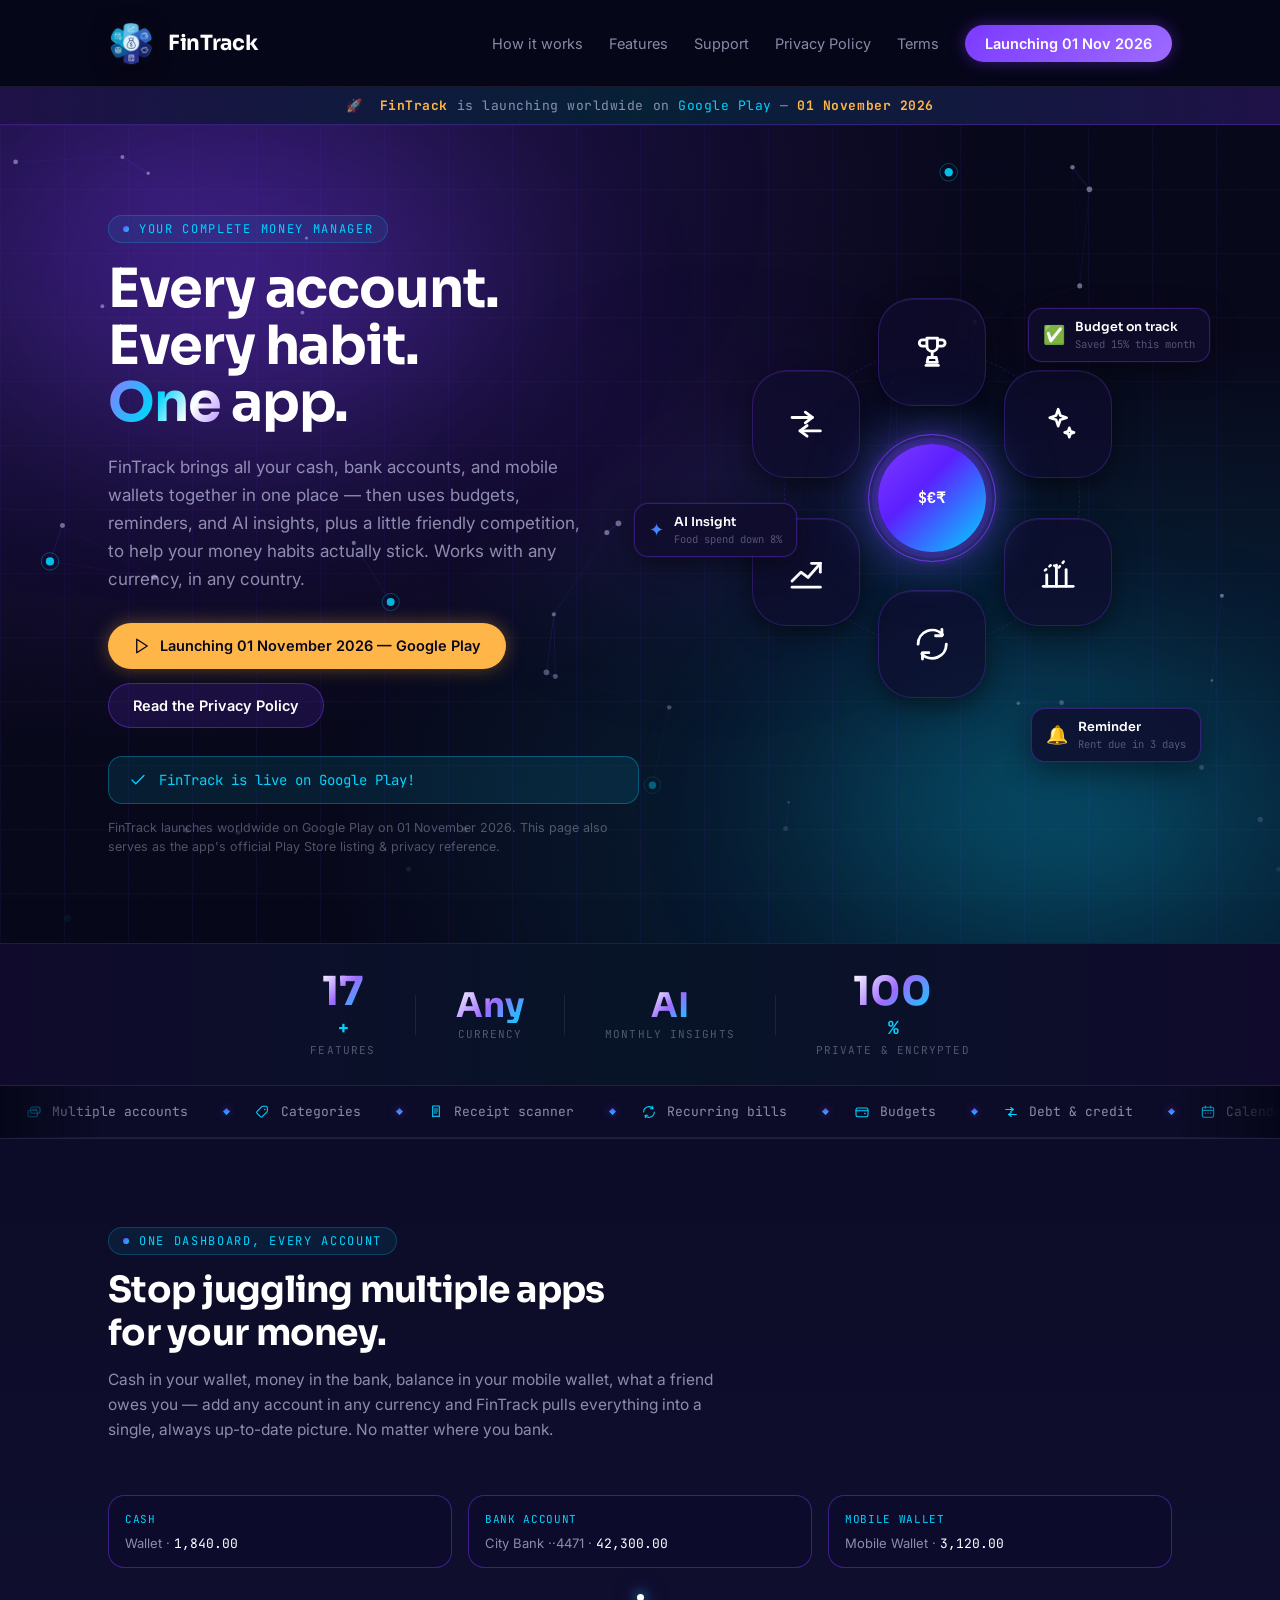
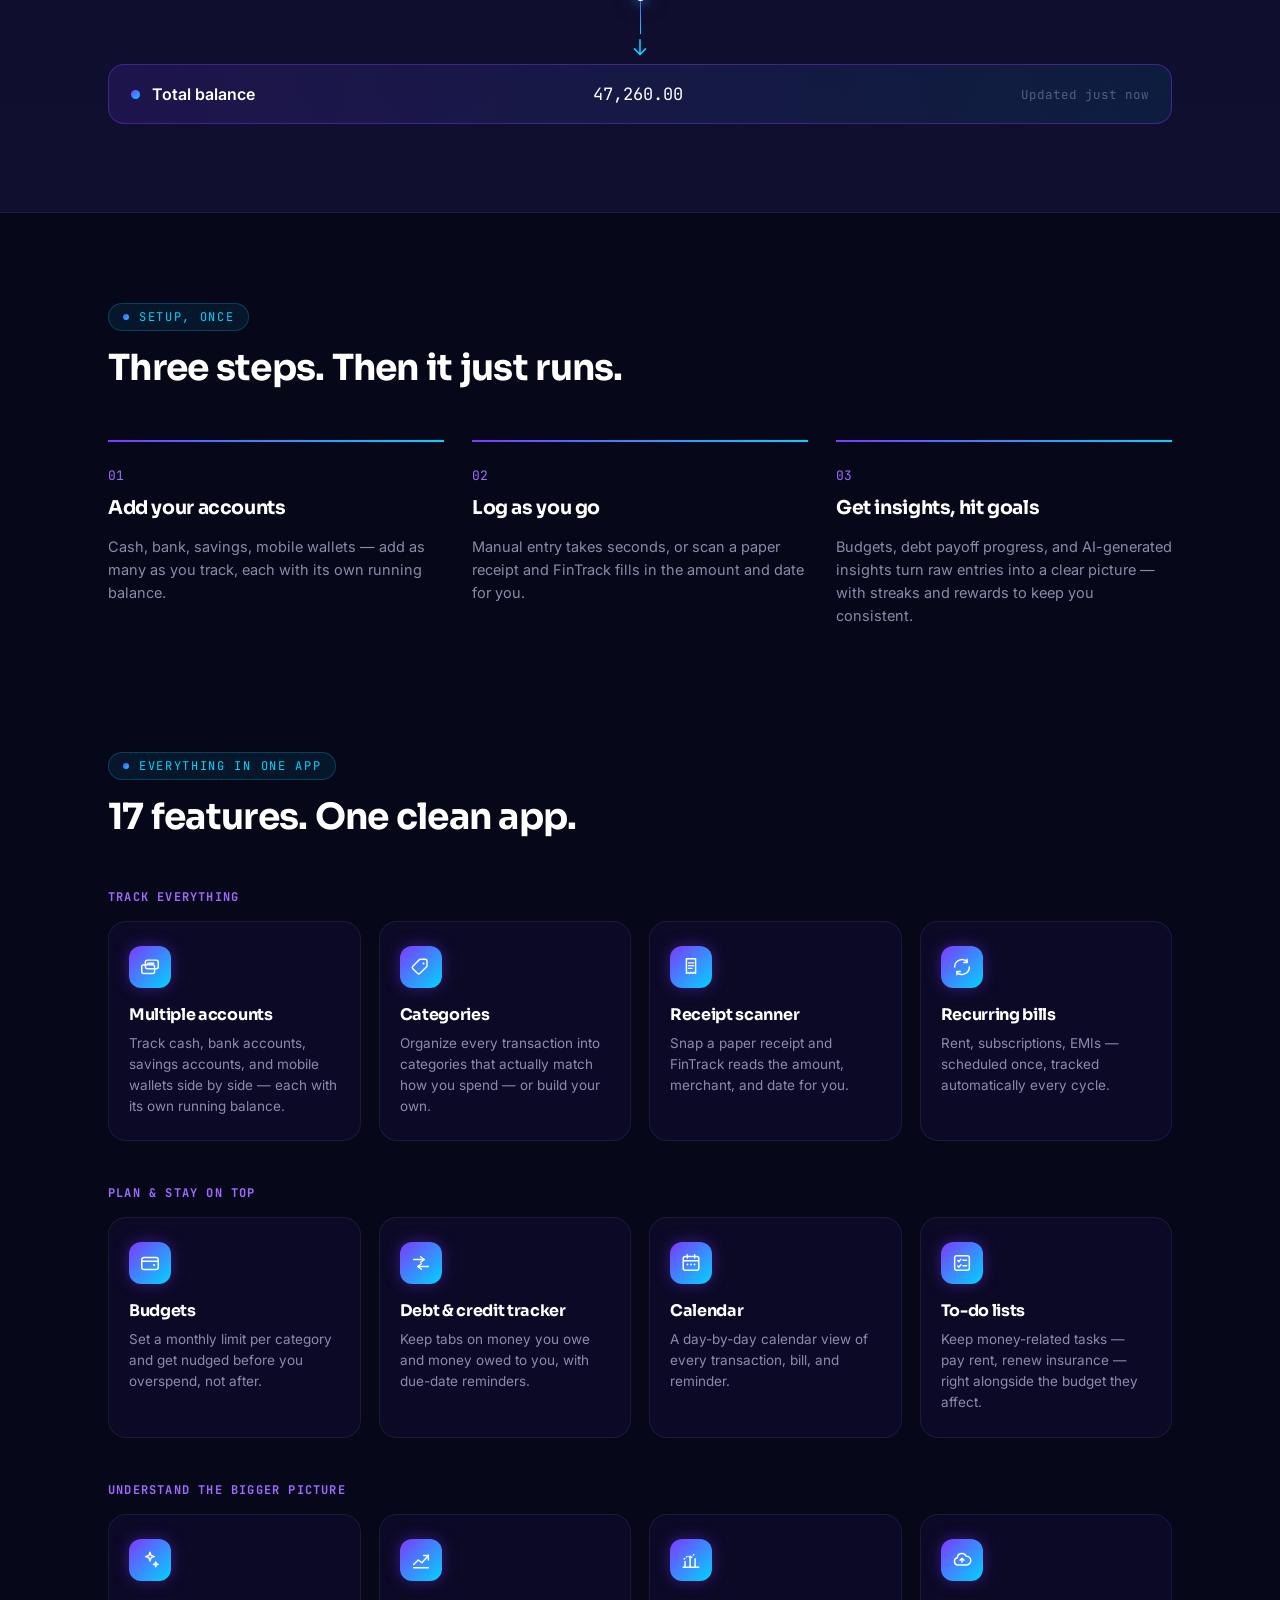
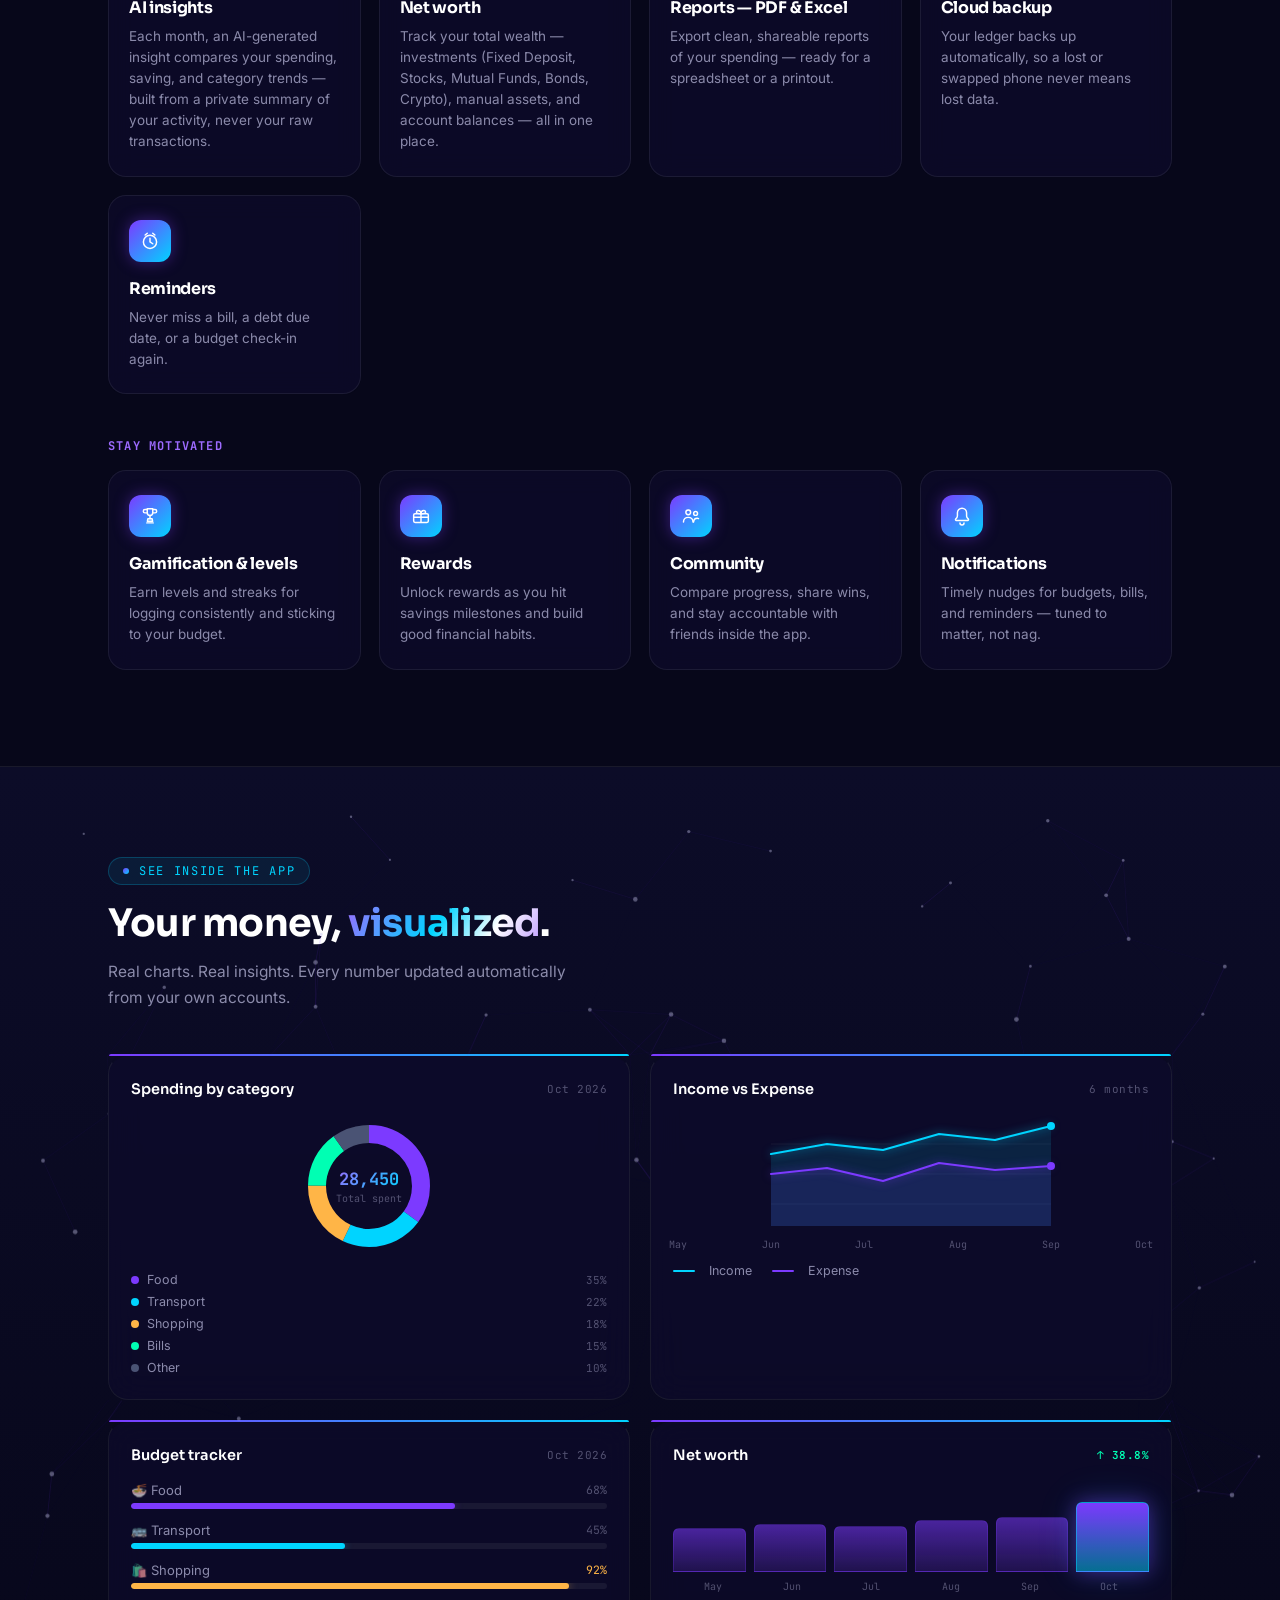
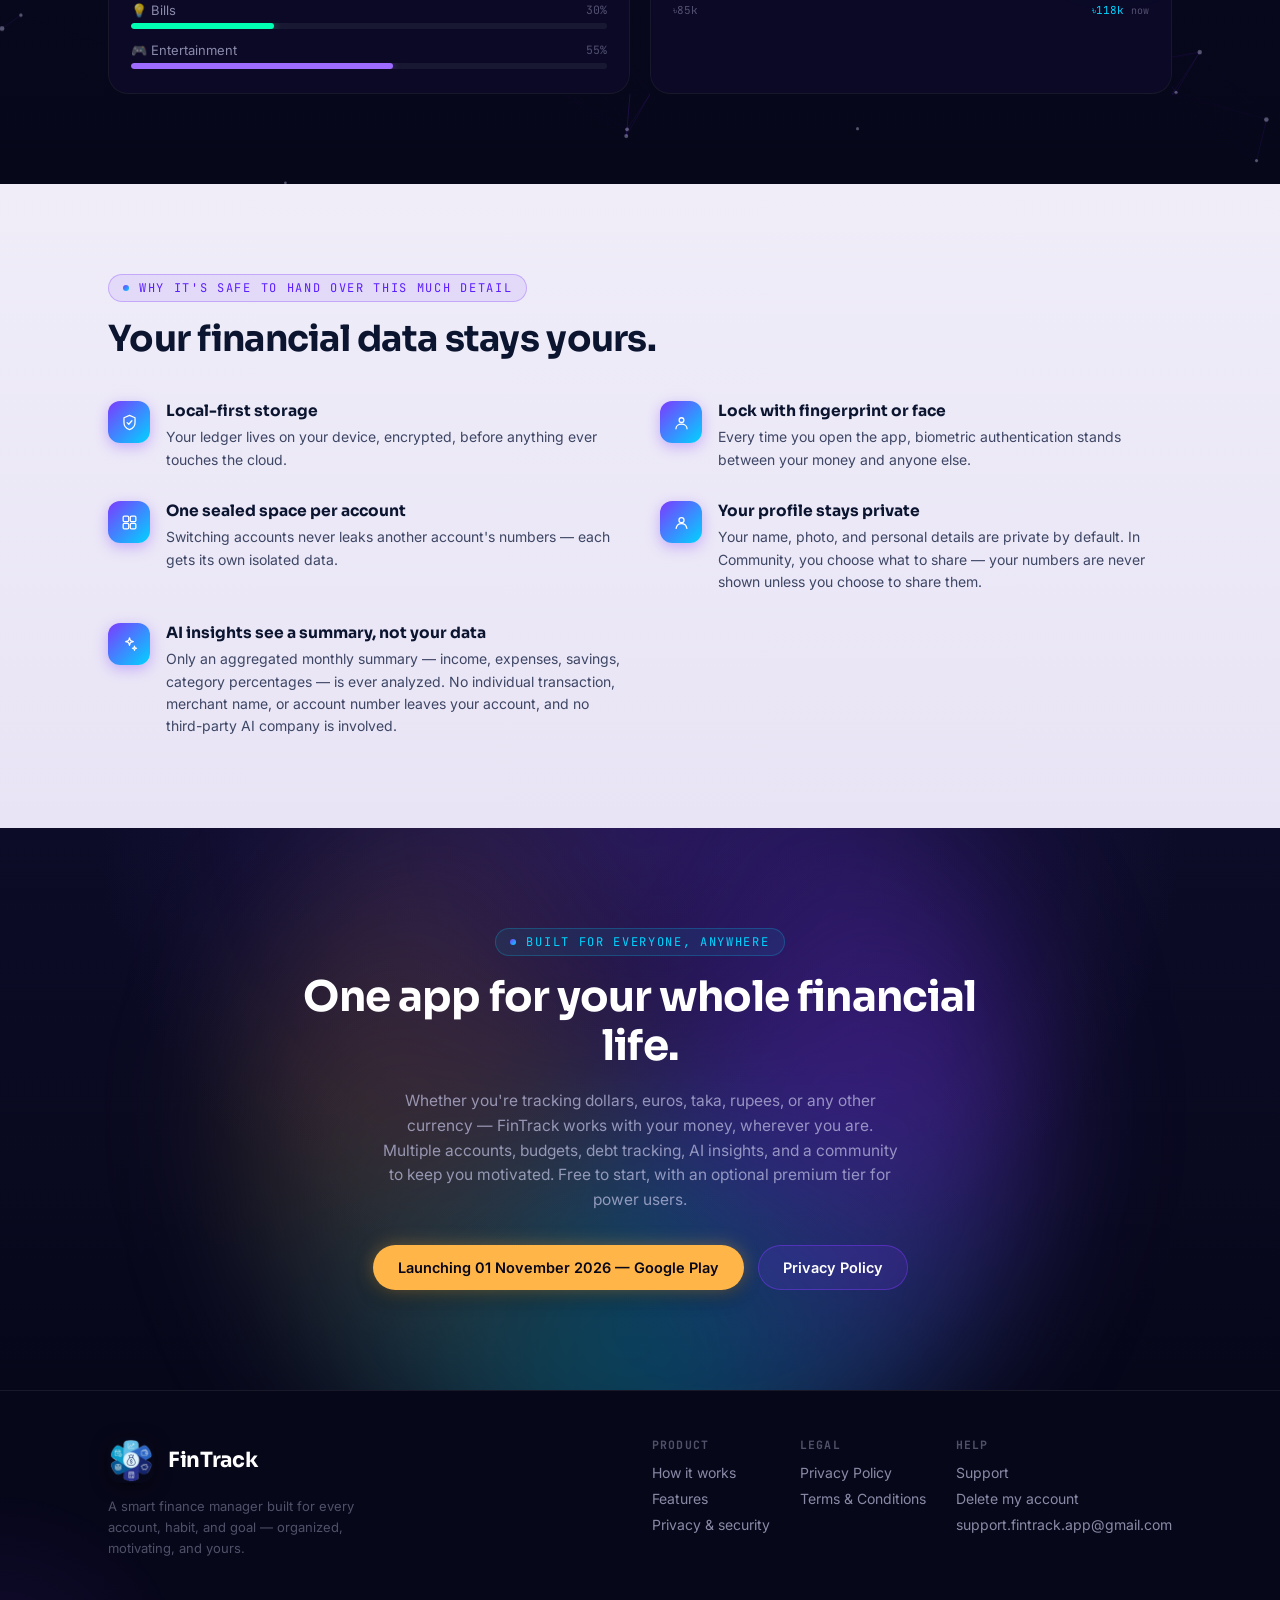
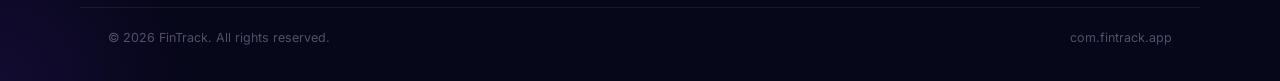
==== index.html @ 03d37490 "feat(web): interactive charts with spider-web canvas" ====
<!DOCTYPE html>
<html lang="en">
<head>
<meta charset="UTF-8">
<meta name="viewport" content="width=device-width, initial-scale=1">
<title>FinTrack — Launching 01 November 2026 on Google Play</title>
<meta name="description" content="FinTrack launches worldwide on Google Play on 01 November 2026. Track multiple accounts, budgets, debt, net worth, and more — with AI insights, gamification, and community. Works with any currency, in any country.">
<meta property="og:title" content="FinTrack — Launching 01 November 2026 on Google Play">
<meta property="og:description" content="17 features in one app — multiple accounts, budgets, AI insights, net worth, reports, and rewards. Launching worldwide 01 November 2026.">
<meta property="og:type" content="website">
<meta property="og:image" content="assets/favicon.png">
<link rel="icon" href="assets/favicon.png" type="image/png">
<link rel="apple-touch-icon" href="assets/favicon.png">
<link rel="preconnect" href="https://fonts.googleapis.com">
<link rel="preconnect" href="https://fonts.gstatic.com" crossorigin>
<link href="https://fonts.googleapis.com/css2?family=Sora:wght@400;600;700&family=Inter:wght@400;500;600&family=JetBrains+Mono:wght@400;500;700&display=swap" rel="stylesheet">
<link rel="stylesheet" href="css/style.css">
<link rel="stylesheet" href="css/web3.css">
</head>
<body>
<a class="skip-link" href="#main">Skip to content</a>

<!-- Icon sprite (defined once, used via <use>) -->
<svg width="0" height="0" style="position:absolute" aria-hidden="true">
  <defs>
    <symbol id="ic-accounts" viewBox="0 0 24 24">
      <rect x="3" y="9.5" width="14" height="9.5" rx="2.2" fill="none" stroke="currentColor" stroke-width="1.6" stroke-linejoin="round"/>
      <rect x="7" y="4.5" width="14" height="9.5" rx="2.2" fill="none" stroke="currentColor" stroke-width="1.6" stroke-linejoin="round"/>
      <line x1="9.6" y1="8" x2="16" y2="8" stroke="currentColor" stroke-width="1.6" stroke-linecap="round"/>
    </symbol>
    <symbol id="ic-category" viewBox="0 0 24 24">
      <path d="M11.5 3.5h5A2 2 0 0 1 18.5 5.5v5a2 2 0 0 1-.6 1.4l-7 7a2 2 0 0 1-2.8 0l-5-5a2 2 0 0 1 0-2.8l7-7a2 2 0 0 1 1.4-.6z" fill="none" stroke="currentColor" stroke-width="1.6" stroke-linecap="round" stroke-linejoin="round"/>
      <circle cx="14.7" cy="8.3" r="1.1" fill="currentColor" stroke="none"/>
    </symbol>
    <symbol id="ic-calendar" viewBox="0 0 24 24">
      <rect x="3.5" y="5" width="17" height="15" rx="2.2" fill="none" stroke="currentColor" stroke-width="1.6" stroke-linejoin="round"/>
      <line x1="3.5" y1="9.5" x2="20.5" y2="9.5" stroke="currentColor" stroke-width="1.6"/>
      <line x1="8" y1="3" x2="8" y2="6.5" stroke="currentColor" stroke-width="1.6" stroke-linecap="round"/>
      <line x1="16" y1="3" x2="16" y2="6.5" stroke="currentColor" stroke-width="1.6" stroke-linecap="round"/>
      <circle cx="8.2" cy="13.6" r="1" fill="currentColor" stroke="none"/>
      <circle cx="12" cy="13.6" r="1" fill="currentColor" stroke="none"/>
      <circle cx="15.8" cy="13.6" r="1" fill="currentColor" stroke="none"/>
    </symbol>
    <symbol id="ic-todo" viewBox="0 0 24 24">
      <rect x="4" y="4" width="16" height="16" rx="2.2" fill="none" stroke="currentColor" stroke-width="1.6" stroke-linejoin="round"/>
      <path d="M7.3 9.2l1.3 1.3 2.2-2.6" fill="none" stroke="currentColor" stroke-width="1.6" stroke-linecap="round" stroke-linejoin="round"/>
      <line x1="13" y1="9" x2="17" y2="9" stroke="currentColor" stroke-width="1.6" stroke-linecap="round"/>
      <path d="M7.3 15.2l1.3 1.3 2.2-2.6" fill="none" stroke="currentColor" stroke-width="1.6" stroke-linecap="round" stroke-linejoin="round"/>
      <line x1="13" y1="15" x2="17" y2="15" stroke="currentColor" stroke-width="1.6" stroke-linecap="round"/>
    </symbol>
    <symbol id="ic-ai" viewBox="0 0 24 24">
      <path d="M12 3.5l1.2 3.6 3.6 1.2-3.6 1.2-1.2 3.6-1.2-3.6-3.6-1.2 3.6-1.2z" fill="none" stroke="currentColor" stroke-width="1.5" stroke-linecap="round" stroke-linejoin="round"/>
      <path d="M18.3 14l.7 2 2 .7-2 .7-.7 2-.7-2-2-.7 2-.7z" fill="none" stroke="currentColor" stroke-width="1.4" stroke-linecap="round" stroke-linejoin="round"/>
    </symbol>
    <symbol id="ic-cloud" viewBox="0 0 24 24">
      <path d="M7.5 17.5a4 4 0 0 1-.6-7.9 5 5 0 0 1 9.6-1.7A4.3 4.3 0 0 1 17 17.5z" fill="none" stroke="currentColor" stroke-width="1.6" stroke-linecap="round" stroke-linejoin="round"/>
      <path d="M12 14.5v-4" fill="none" stroke="currentColor" stroke-width="1.6" stroke-linecap="round"/>
      <path d="M9.8 12.3 12 10l2.2 2.3" fill="none" stroke="currentColor" stroke-width="1.6" stroke-linecap="round" stroke-linejoin="round"/>
    </symbol>
    <symbol id="ic-reminder" viewBox="0 0 24 24">
      <circle cx="12" cy="13" r="7.2" fill="none" stroke="currentColor" stroke-width="1.6"/>
      <path d="M12 9v4l3 2" fill="none" stroke="currentColor" stroke-width="1.6" stroke-linecap="round" stroke-linejoin="round"/>
      <path d="M9 3.5l-2.3 2" fill="none" stroke="currentColor" stroke-width="1.6" stroke-linecap="round"/>
      <path d="M15 3.5l2.3 2" fill="none" stroke="currentColor" stroke-width="1.6" stroke-linecap="round"/>
    </symbol>
    <symbol id="ic-gamification" viewBox="0 0 24 24">
      <path d="M9 4h6v4.5a3 3 0 0 1-6 0z" fill="none" stroke="currentColor" stroke-width="1.6" stroke-linejoin="round"/>
      <path d="M9 5H6.5a1.8 1.8 0 0 0 0 3.6H9" fill="none" stroke="currentColor" stroke-width="1.6" stroke-linecap="round"/>
      <path d="M15 5h2.5a1.8 1.8 0 0 1 0 3.6H15" fill="none" stroke="currentColor" stroke-width="1.6" stroke-linecap="round"/>
      <line x1="12" y1="11.5" x2="12" y2="15" stroke="currentColor" stroke-width="1.6" stroke-linecap="round"/>
      <path d="M8.5 19.5h7" stroke="currentColor" stroke-width="1.6" stroke-linecap="round"/>
      <path d="M9.7 15h4.6l.6 2.8H9.1z" fill="none" stroke="currentColor" stroke-width="1.6" stroke-linejoin="round"/>
    </symbol>
    <symbol id="ic-reward" viewBox="0 0 24 24">
      <rect x="4" y="9.5" width="16" height="9.5" rx="1.5" fill="none" stroke="currentColor" stroke-width="1.6" stroke-linejoin="round"/>
      <line x1="4" y1="13.3" x2="20" y2="13.3" stroke="currentColor" stroke-width="1.6"/>
      <line x1="12" y1="9.5" x2="12" y2="19" stroke="currentColor" stroke-width="1.6"/>
      <path d="M12 9.5c0-2.2-1.6-3.5-3-3.5-1.2 0-2 .8-2 2 0 1.5 1.8 1.5 5 1.5z" fill="none" stroke="currentColor" stroke-width="1.5" stroke-linejoin="round"/>
      <path d="M12 9.5c0-2.2 1.6-3.5 3-3.5 1.2 0 2 .8 2 2 0 1.5-1.8 1.5-5 1.5z" fill="none" stroke="currentColor" stroke-width="1.5" stroke-linejoin="round"/>
    </symbol>
    <symbol id="ic-community" viewBox="0 0 24 24">
      <circle cx="9" cy="8" r="2.6" fill="none" stroke="currentColor" stroke-width="1.6"/>
      <path d="M3.8 18.5c0-3 2.3-5 5.2-5s5.2 2 5.2 5" fill="none" stroke="currentColor" stroke-width="1.6" stroke-linecap="round"/>
      <circle cx="17" cy="9.2" r="2.1" fill="none" stroke="currentColor" stroke-width="1.6"/>
      <path d="M14.8 18.5c.2-2.3 1.8-4 4-4 .5 0 1 .1 1.4.3" fill="none" stroke="currentColor" stroke-width="1.6" stroke-linecap="round"/>
    </symbol>
    <symbol id="ic-notification" viewBox="0 0 24 24">
      <path d="M12 3.5a5 5 0 0 0-5 5v3.2c0 .9-.3 1.7-.9 2.4l-1 1.2c-.5.6-.1 1.5.7 1.5h12.4c.8 0 1.2-.9.7-1.5l-1-1.2c-.6-.7-.9-1.5-.9-2.4V8.5a5 5 0 0 0-5-5z" fill="none" stroke="currentColor" stroke-width="1.6" stroke-linejoin="round"/>
      <path d="M9.8 19.5a2.2 2.2 0 0 0 4.4 0" fill="none" stroke="currentColor" stroke-width="1.6" stroke-linecap="round"/>
    </symbol>
    <symbol id="ic-profile" viewBox="0 0 24 24">
      <circle cx="12" cy="9" r="3.2" fill="none" stroke="currentColor" stroke-width="1.6"/>
      <path d="M5.2 19.5c.7-3.6 3.4-6 6.8-6s6.1 2.4 6.8 6" fill="none" stroke="currentColor" stroke-width="1.6" stroke-linecap="round"/>
    </symbol>
    <symbol id="ic-receipt" viewBox="0 0 24 24">
      <path d="M7 3h10v16l-1.7-1.1L13.6 19l-1.6-1.1L10.4 19l-1.7-1.1L7 19z" fill="none" stroke="currentColor" stroke-width="1.6" stroke-linecap="round" stroke-linejoin="round"/>
      <line x1="9.3" y1="7.5" x2="14.7" y2="7.5" stroke="currentColor" stroke-width="1.6" stroke-linecap="round"/>
      <line x1="9.3" y1="10.5" x2="14.7" y2="10.5" stroke="currentColor" stroke-width="1.6" stroke-linecap="round"/>
      <line x1="9.3" y1="13.5" x2="13" y2="13.5" stroke="currentColor" stroke-width="1.6" stroke-linecap="round"/>
    </symbol>
    <symbol id="ic-wallet" viewBox="0 0 24 24">
      <rect x="3" y="6" width="18" height="13" rx="2.5" fill="none" stroke="currentColor" stroke-width="1.6" stroke-linecap="round" stroke-linejoin="round"/>
      <path d="M3 10.2h18" fill="none" stroke="currentColor" stroke-width="1.6" stroke-linecap="round"/>
      <circle cx="16.4" cy="14.3" r="1.25" fill="currentColor" stroke="none"/>
    </symbol>
    <symbol id="ic-exchange" viewBox="0 0 24 24">
      <path d="M4 8.2h11.5" fill="none" stroke="currentColor" stroke-width="1.6" stroke-linecap="round"/>
      <path d="M11.5 5.2l4 3-4 3" fill="none" stroke="currentColor" stroke-width="1.6" stroke-linecap="round" stroke-linejoin="round"/>
      <path d="M20 15.8H8.5" fill="none" stroke="currentColor" stroke-width="1.6" stroke-linecap="round"/>
      <path d="M12.5 18.8l-4-3 4-3" fill="none" stroke="currentColor" stroke-width="1.6" stroke-linecap="round" stroke-linejoin="round"/>
    </symbol>
    <symbol id="ic-recur" viewBox="0 0 24 24">
      <path d="M4 12a8 8 0 0 1 13.9-5.4" fill="none" stroke="currentColor" stroke-width="1.6" stroke-linecap="round"/>
      <path d="M20 12a8 8 0 0 1-13.9 5.4" fill="none" stroke="currentColor" stroke-width="1.6" stroke-linecap="round"/>
      <path d="M17.5 3.6v3.6h-3.6" fill="none" stroke="currentColor" stroke-width="1.6" stroke-linecap="round" stroke-linejoin="round"/>
      <path d="M6.5 20.4v-3.6h3.6" fill="none" stroke="currentColor" stroke-width="1.6" stroke-linecap="round" stroke-linejoin="round"/>
    </symbol>
    <symbol id="ic-report" viewBox="0 0 24 24">
      <path d="M3.5 20h17" fill="none" stroke="currentColor" stroke-width="1.6" stroke-linecap="round"/>
      <path d="M5.5 20v-6.5" fill="none" stroke="currentColor" stroke-width="1.6" stroke-linecap="round"/>
      <path d="M11 20V8" fill="none" stroke="currentColor" stroke-width="1.6" stroke-linecap="round"/>
      <path d="M16.5 20v-9.5" fill="none" stroke="currentColor" stroke-width="1.6" stroke-linecap="round"/>
      <path d="M4.5 11l4-3.6 3.5 2.4 4.3-5.3" fill="none" stroke="currentColor" stroke-width="1.4" stroke-linecap="round" stroke-linejoin="round" stroke-dasharray="1 2.4"/>
    </symbol>
    <symbol id="ic-networth" viewBox="0 0 24 24">
      <polyline points="4 17 9 12 13 15 20 7" fill="none" stroke="currentColor" stroke-width="1.6" stroke-linecap="round" stroke-linejoin="round"/>
      <line x1="20" y1="7" x2="20" y2="12" stroke="currentColor" stroke-width="1.6" stroke-linecap="round"/>
      <line x1="15" y1="7" x2="20" y2="7" stroke="currentColor" stroke-width="1.6" stroke-linecap="round"/>
      <line x1="4" y1="20.5" x2="20" y2="20.5" stroke="currentColor" stroke-width="1.6" stroke-linecap="round"/>
    </symbol>
    <symbol id="ic-shield" viewBox="0 0 24 24">
      <path d="M12 3l7 3v6c0 4.5-3 7.5-7 9-4-1.5-7-4.5-7-9V6z" fill="none" stroke="currentColor" stroke-width="1.6" stroke-linecap="round" stroke-linejoin="round"/>
      <path d="M9 12.2l2.1 2 3.9-4.4" fill="none" stroke="currentColor" stroke-width="1.6" stroke-linecap="round" stroke-linejoin="round"/>
    </symbol>
  </defs>
</svg>

<div class="scroll-progress" id="scrollProgress"></div>
<div class="nav-sticky">
<header class="nav">
  <div class="wrap">
    <a class="brand" href="#main">
      <img src="assets/favicon.png" alt="" width="32" height="32">
      FinTrack
    </a>
    <div class="nav-right">
    <nav class="nav-links" id="navLinks">
      <a href="#how">How it works</a>
      <a href="#features">Features</a>
      <a href="support.html">Support</a>
      <a href="privacy.html">Privacy Policy</a>
      <a href="terms.html">Terms</a>
      <a class="nav-cta" href="#download">Launching <span class="js-launch-short">01 Nov 2026</span></a>
    </nav>
    <button class="nav-toggle" id="navToggle" aria-controls="navLinks" aria-expanded="false" aria-label="Toggle menu">
      <svg width="24" height="24" viewBox="0 0 24 24" fill="none" stroke="currentColor" stroke-width="1.8" stroke-linecap="round"><path d="M4 7h16M4 12h16M4 17h16"/></svg>
    </button>
    </div><!-- /nav-right -->
  </div>
</header>

<div class="launch-band" role="banner">
  🚀 &nbsp;<strong>FinTrack</strong> is launching worldwide on <span>Google Play</span> — <strong class="js-launch-full">01 November 2026</strong>
</div>
</div><!-- /nav-sticky -->

<main id="main">

  <!-- HERO -->
  <section class="hero">
    <div class="aurora a1" aria-hidden="true"></div>
    <div class="aurora a2" aria-hidden="true"></div>
    <div class="aurora a3" aria-hidden="true"></div>
    <canvas class="hero-net" id="heroNet" aria-hidden="true"></canvas>
    <div class="wrap">
      <div>
        <span class="eyebrow">Your complete money manager</span>
        <h1>Every account.<br>Every habit.<br><em>One</em> app.</h1>
        <p class="lede">FinTrack brings all your cash, bank accounts, and mobile wallets together in one place — then uses budgets, reminders, and AI insights, plus a little friendly competition, to help your money habits actually stick. Works with any currency, in any country.</p>
        <div class="cta-row" id="download">
          <a class="btn btn-gold" href="#download" onclick="event.preventDefault()" style="white-space:nowrap">
            <svg width="18" height="18" viewBox="0 0 24 24" fill="none" stroke="currentColor" stroke-width="1.8" stroke-linecap="round" stroke-linejoin="round"><polygon points="5 3 19 12 5 21 5 3"/></svg>
            <span class="hide-mobile"><span class="hide-mobile">Launching <span class="js-launch-full">01 November 2026</span> — Google Play</span><span class="show-mobile">Launching <span class="js-launch-short">01 Nov 2026</span></span></span><span class="show-mobile">Launching <span class="js-launch-short">01 Nov 2026</span></span>
          </a>
          <a class="btn btn-ghost" href="privacy.html">Read the Privacy Policy</a>
        </div>

        <!-- Countdown to 01 November 2026 00:00:00 UTC -->
        <div class="countdown" id="countdown" aria-label="Time remaining until launch" role="timer">
          <div class="cd-block">
            <span class="cd-num" id="cd-days">16</span>
            <span class="cd-label">Days</span>
          </div>
          <span class="cd-sep" aria-hidden="true">:</span>
          <div class="cd-block">
            <span class="cd-num" id="cd-hours">00</span>
            <span class="cd-label">Hours</span>
          </div>
          <span class="cd-sep" aria-hidden="true">:</span>
          <div class="cd-block">
            <span class="cd-num" id="cd-mins">00</span>
            <span class="cd-label">Minutes</span>
          </div>
          <span class="cd-sep" aria-hidden="true">:</span>
          <div class="cd-block">
            <span class="cd-num" id="cd-secs">00</span>
            <span class="cd-label">Seconds</span>
          </div>
        </div>
        <div class="cd-launched" id="cd-launched">
          <svg viewBox="0 0 24 24" fill="none" stroke="currentColor" stroke-width="1.7" stroke-linecap="round" stroke-linejoin="round"><polyline points="20 6 9 17 4 12"/></svg>
          FinTrack is live on Google Play!
        </div>

        <p class="pill-note">FinTrack launches worldwide on Google Play on <span class="js-launch-full">01 November 2026</span>. This page also serves as the app's official Play Store listing &amp; privacy reference.</p>
      </div>

      <div class="hero-visual">
      <div class="float-cards" aria-hidden="true">
        <div class="float-card fc-1">
          <span class="fc-ico">✅</span>
          <div class="fc-body"><div class="fc-name">Budget on track</div><div class="fc-sub">Saved 15% this month</div></div>
        </div>
        <div class="float-card fc-2">
          <span class="fc-ico" style="background:linear-gradient(135deg,#7C3AFF,#00D4FF);-webkit-background-clip:text;background-clip:text;color:transparent;font-style:normal">✦</span>
          <div class="fc-body"><div class="fc-name">AI Insight</div><div class="fc-sub">Food spend down 8%</div></div>
        </div>
        <div class="float-card fc-3">
          <span class="fc-ico">🔔</span>
          <div class="fc-body"><div class="fc-name">Reminder</div><div class="fc-sub">Rent due in 3 days</div></div>
        </div>
      </div>
      <div class="bloom-wrap">
        <div class="bloom-stage" id="bloomStage" role="img" aria-label="Six core FinTrack features: AI Insights, Reports, Gamification, Community, Budgets, and Accounts.">
          <div class="bloom-orbit" aria-hidden="true"></div>
          <div class="bloom-hub" aria-hidden="true">$€₹</div>
          <div class="petal p1" tabindex="0" role="button"
               data-label="AI Insights"
               data-desc="Monthly AI analysis of your spending, savings &amp; category trends — private, built on your own data.">
            <svg><use href="#ic-ai"/></svg>
          </div>
          <div class="petal p2" tabindex="0" role="button"
               data-label="Reports"
               data-desc="Export clean PDF or Excel reports of your spending anytime you need them.">
            <svg><use href="#ic-report"/></svg>
          </div>
          <div class="petal p3" tabindex="0" role="button"
               data-label="Gamification"
               data-desc="Earn levels and streaks for logging consistently and sticking to your budget.">
            <svg><use href="#ic-gamification"/></svg>
          </div>
          <div class="petal p4" tabindex="0" role="button"
               data-label="Community"
               data-desc="Compare progress, share wins, and stay accountable with friends inside the app.">
            <svg><use href="#ic-community"/></svg>
          </div>
          <div class="petal p5" tabindex="0" role="button"
               data-label="Budgets"
               data-desc="Set a monthly limit per category and get nudged before you overspend, not after.">
            <svg><use href="#ic-wallet"/></svg>
          </div>
          <div class="petal p6" tabindex="0" role="button"
               data-label="Accounts"
               data-desc="Track cash, bank accounts, and mobile wallets side by side — any currency, anywhere.">
            <svg><use href="#ic-accounts"/></svg>
          </div>
        </div>

        <div class="bloom-info" aria-live="polite">
          <div class="bloom-info-inner" id="bloomInfo">
            <span class="bloom-info-name" id="bloomInfoName"></span>
            <span class="bloom-info-desc" id="bloomInfoDesc"></span>
          </div>
        </div>
      </div>
      </div><!-- /hero-visual -->
    </div>
  </section>

  <!-- STATS STRIP -->
  <div class="stats-strip">
    <div class="wrap">
      <div class="stats-row">
        <div class="stat-item"><span class="stat-num" data-target="17">0</span><span class="stat-suf">+</span><span class="stat-label">Features</span></div>
        <div class="stat-sep"></div>
        <div class="stat-item"><span class="stat-num stat-text">Any</span><span class="stat-label">Currency</span></div>
        <div class="stat-sep"></div>
        <div class="stat-item"><span class="stat-num stat-text">AI</span><span class="stat-label">Monthly insights</span></div>
        <div class="stat-sep"></div>
        <div class="stat-item"><span class="stat-num" data-target="100">0</span><span class="stat-suf">%</span><span class="stat-label">Private &amp; encrypted</span></div>
      </div>
    </div>
  </div>

  <!-- FEATURE TICKER -->
  <div class="ticker" aria-label="FinTrack features">
    <div class="ticker-track">
      <div class="tk-set" style="display:flex"><span class="tk"><svg aria-hidden="true"><use href="#ic-accounts"/></svg>Multiple accounts</span><span class="tk"><svg aria-hidden="true"><use href="#ic-category"/></svg>Categories</span><span class="tk"><svg aria-hidden="true"><use href="#ic-receipt"/></svg>Receipt scanner</span><span class="tk"><svg aria-hidden="true"><use href="#ic-recur"/></svg>Recurring bills</span><span class="tk"><svg aria-hidden="true"><use href="#ic-wallet"/></svg>Budgets</span><span class="tk"><svg aria-hidden="true"><use href="#ic-exchange"/></svg>Debt &amp; credit</span><span class="tk"><svg aria-hidden="true"><use href="#ic-calendar"/></svg>Calendar</span><span class="tk"><svg aria-hidden="true"><use href="#ic-todo"/></svg>To-do lists</span><span class="tk"><svg aria-hidden="true"><use href="#ic-ai"/></svg>AI insights</span><span class="tk"><svg aria-hidden="true"><use href="#ic-networth"/></svg>Net worth</span><span class="tk"><svg aria-hidden="true"><use href="#ic-report"/></svg>PDF &amp; Excel reports</span><span class="tk"><svg aria-hidden="true"><use href="#ic-cloud"/></svg>Cloud backup</span><span class="tk"><svg aria-hidden="true"><use href="#ic-reminder"/></svg>Reminders</span><span class="tk"><svg aria-hidden="true"><use href="#ic-gamification"/></svg>Levels &amp; streaks</span><span class="tk"><svg aria-hidden="true"><use href="#ic-reward"/></svg>Rewards</span><span class="tk"><svg aria-hidden="true"><use href="#ic-community"/></svg>Community</span><span class="tk"><svg aria-hidden="true"><use href="#ic-notification"/></svg>Smart notifications</span></div>
      <div class="tk-set" style="display:flex" aria-hidden="true"><span class="tk"><svg aria-hidden="true"><use href="#ic-accounts"/></svg>Multiple accounts</span><span class="tk"><svg aria-hidden="true"><use href="#ic-category"/></svg>Categories</span><span class="tk"><svg aria-hidden="true"><use href="#ic-receipt"/></svg>Receipt scanner</span><span class="tk"><svg aria-hidden="true"><use href="#ic-recur"/></svg>Recurring bills</span><span class="tk"><svg aria-hidden="true"><use href="#ic-wallet"/></svg>Budgets</span><span class="tk"><svg aria-hidden="true"><use href="#ic-exchange"/></svg>Debt &amp; credit</span><span class="tk"><svg aria-hidden="true"><use href="#ic-calendar"/></svg>Calendar</span><span class="tk"><svg aria-hidden="true"><use href="#ic-todo"/></svg>To-do lists</span><span class="tk"><svg aria-hidden="true"><use href="#ic-ai"/></svg>AI insights</span><span class="tk"><svg aria-hidden="true"><use href="#ic-networth"/></svg>Net worth</span><span class="tk"><svg aria-hidden="true"><use href="#ic-report"/></svg>PDF &amp; Excel reports</span><span class="tk"><svg aria-hidden="true"><use href="#ic-cloud"/></svg>Cloud backup</span><span class="tk"><svg aria-hidden="true"><use href="#ic-reminder"/></svg>Reminders</span><span class="tk"><svg aria-hidden="true"><use href="#ic-gamification"/></svg>Levels &amp; streaks</span><span class="tk"><svg aria-hidden="true"><use href="#ic-reward"/></svg>Rewards</span><span class="tk"><svg aria-hidden="true"><use href="#ic-community"/></svg>Community</span><span class="tk"><svg aria-hidden="true"><use href="#ic-notification"/></svg>Smart notifications</span></div>
    </div>
  </div>

  <!-- FLOW: Accounts to Dashboard -->
  <section class="flow">
    <div class="wrap">
      <div class="flow-head">
        <span class="eyebrow">One dashboard, every account</span>
        <h2>Stop juggling multiple apps<br>for your money.</h2>
        <p>Cash in your wallet, money in the bank, balance in your mobile wallet, what a friend owes you — add any account in any currency and FinTrack pulls everything into a single, always up-to-date picture. No matter where you bank.</p>
      </div>

      <div class="flow-diagram" data-reveal>
        <div class="acct-card">
          <div class="src">Cash</div>
          <div class="body">Wallet · <span class="amt">1,840.00</span></div>
        </div>
        <div class="acct-card">
          <div class="src">Bank account</div>
          <div class="body">City Bank ··4471 · <span class="amt">42,300.00</span></div>
        </div>
        <div class="acct-card">
          <div class="src">Mobile wallet</div>
          <div class="body">Mobile Wallet · <span class="amt">3,120.00</span></div>
        </div>
      </div>
      <div class="arrow-down" aria-hidden="true">
        <svg width="22" height="22" viewBox="0 0 24 24" fill="none" stroke="currentColor" stroke-width="1.7" stroke-linecap="round" stroke-linejoin="round"><path d="M12 4v15M6 14l6 6 6-6"/></svg>
      </div>
      <div class="ledger-row" data-reveal>
        <span class="cat"><span class="dot"></span>Total balance</span>
        <span class="amount">47,260.00</span>
        <span class="time">Updated just now</span>
      </div>
    </div>
  </section>

  <!-- HOW IT WORKS -->
  <section class="steps" id="how">
    <div class="wrap">
      <div class="steps-head">
        <span class="eyebrow">Setup, once</span>
        <h2>Three steps. Then it just runs.</h2>
      </div>
      <div class="steps-grid">
        <div class="step" data-reveal>
          <span class="num">01</span>
          <h3>Add your accounts</h3>
          <p>Cash, bank, savings, mobile wallets — add as many as you track, each with its own running balance.</p>
        </div>
        <div class="step" data-reveal>
          <span class="num">02</span>
          <h3>Log as you go</h3>
          <p>Manual entry takes seconds, or scan a paper receipt and FinTrack fills in the amount and date for you.</p>
        </div>
        <div class="step" data-reveal>
          <span class="num">03</span>
          <h3>Get insights, hit goals</h3>
          <p>Budgets, debt payoff progress, and AI-generated insights turn raw entries into a clear picture — with streaks and rewards to keep you consistent.</p>
        </div>
      </div>
    </div>
  </section>

  <!-- FEATURES -->
  <section class="features" id="features">
    <div class="wrap">
      <div class="steps-head">
        <span class="eyebrow">Everything in one app</span>
        <h2>17 features. One clean app.</h2>
      </div>

      <h3 class="group-label">Track everything</h3>
      <div class="grid8" data-reveal>
        <div class="card">
          <div class="icon-badge"><svg><use href="#ic-accounts"/></svg></div>
          <h3>Multiple accounts</h3>
          <p>Track cash, bank accounts, savings accounts, and mobile wallets side by side — each with its own running balance.</p>
        </div>
        <div class="card">
          <div class="icon-badge"><svg><use href="#ic-category"/></svg></div>
          <h3>Categories</h3>
          <p>Organize every transaction into categories that actually match how you spend — or build your own.</p>
        </div>
        <div class="card">
          <div class="icon-badge"><svg><use href="#ic-receipt"/></svg></div>
          <h3>Receipt scanner</h3>
          <p>Snap a paper receipt and FinTrack reads the amount, merchant, and date for you.</p>
        </div>
        <div class="card">
          <div class="icon-badge"><svg><use href="#ic-recur"/></svg></div>
          <h3>Recurring bills</h3>
          <p>Rent, subscriptions, EMIs — scheduled once, tracked automatically every cycle.</p>
        </div>
      </div>

      <h3 class="group-label">Plan &amp; stay on top</h3>
      <div class="grid8" data-reveal>
        <div class="card">
          <div class="icon-badge"><svg><use href="#ic-wallet"/></svg></div>
          <h3>Budgets</h3>
          <p>Set a monthly limit per category and get nudged before you overspend, not after.</p>
        </div>
        <div class="card">
          <div class="icon-badge"><svg><use href="#ic-exchange"/></svg></div>
          <h3>Debt &amp; credit tracker</h3>
          <p>Keep tabs on money you owe and money owed to you, with due-date reminders.</p>
        </div>
        <div class="card">
          <div class="icon-badge"><svg><use href="#ic-calendar"/></svg></div>
          <h3>Calendar</h3>
          <p>A day-by-day calendar view of every transaction, bill, and reminder.</p>
        </div>
        <div class="card">
          <div class="icon-badge"><svg><use href="#ic-todo"/></svg></div>
          <h3>To-do lists</h3>
          <p>Keep money-related tasks — pay rent, renew insurance — right alongside the budget they affect.</p>
        </div>
      </div>

      <h3 class="group-label">Understand the bigger picture</h3>
      <div class="grid8" data-reveal>
        <div class="card">
          <div class="icon-badge"><svg><use href="#ic-ai"/></svg></div>
          <h3>AI insights</h3>
          <p>Each month, an AI-generated insight compares your spending, saving, and category trends — built from a private summary of your activity, never your raw transactions.</p>
        </div>
        <div class="card">
          <div class="icon-badge"><svg><use href="#ic-networth"/></svg></div>
          <h3>Net worth</h3>
          <p>Track your total wealth — investments (Fixed Deposit, Stocks, Mutual Funds, Bonds, Crypto), manual assets, and account balances — all in one place.</p>
        </div>
        <div class="card">
          <div class="icon-badge"><svg><use href="#ic-report"/></svg></div>
          <h3>Reports — PDF &amp; Excel</h3>
          <p>Export clean, shareable reports of your spending — ready for a spreadsheet or a printout.</p>
        </div>
        <div class="card">
          <div class="icon-badge"><svg><use href="#ic-cloud"/></svg></div>
          <h3>Cloud backup</h3>
          <p>Your ledger backs up automatically, so a lost or swapped phone never means lost data.</p>
        </div>
        <div class="card">
          <div class="icon-badge"><svg><use href="#ic-reminder"/></svg></div>
          <h3>Reminders</h3>
          <p>Never miss a bill, a debt due date, or a budget check-in again.</p>
        </div>
      </div>

      <h3 class="group-label">Stay motivated</h3>
      <div class="grid8" data-reveal>
        <div class="card">
          <div class="icon-badge"><svg><use href="#ic-gamification"/></svg></div>
          <h3>Gamification &amp; levels</h3>
          <p>Earn levels and streaks for logging consistently and sticking to your budget.</p>
        </div>
        <div class="card">
          <div class="icon-badge"><svg><use href="#ic-reward"/></svg></div>
          <h3>Rewards</h3>
          <p>Unlock rewards as you hit savings milestones and build good financial habits.</p>
        </div>
        <div class="card">
          <div class="icon-badge"><svg><use href="#ic-community"/></svg></div>
          <h3>Community</h3>
          <p>Compare progress, share wins, and stay accountable with friends inside the app.</p>
        </div>
        <div class="card">
          <div class="icon-badge"><svg><use href="#ic-notification"/></svg></div>
          <h3>Notifications</h3>
          <p>Timely nudges for budgets, bills, and reminders — tuned to matter, not nag.</p>
        </div>
      </div>

    </div>
  </section>

  <!-- CHARTS PREVIEW -->
  <section class="charts" id="preview">
    <canvas class="chart-web" id="chartsWeb" aria-hidden="true"></canvas>
    <div class="wrap">
      <span class="eyebrow">See inside the app</span>
      <h2 style="margin-top:14px;font-size:clamp(26px,3.2vw,38px)">Your money, <em class="grad-text">visualized</em>.</h2>
      <p style="color:var(--text-2);margin:12px 0 44px;max-width:480px;line-height:1.65;font-size:15.5px">Real charts. Real insights. Every number updated automatically from your own accounts.</p>

      <div class="charts-grid">

        <!-- 1. Donut — spending by category -->
        <div class="chart-card" data-chart="donut">
          <div class="chart-header">
            <span class="chart-title">Spending by category</span>
            <span class="chart-period">Oct 2026</span>
          </div>
          <div class="donut-wrap">
            <svg viewBox="0 0 140 140" class="donut-svg" aria-hidden="true">
              <circle class="donut-bg" cx="70" cy="70" r="52"/>
              <circle class="donut-seg d1" cx="70" cy="70" r="52" transform="rotate(-90 70 70)" data-da="114.35 326.73"/>
              <circle class="donut-seg d2" cx="70" cy="70" r="52" transform="rotate(-90 70 70)" data-da="71.88 326.73" style="stroke-dashoffset:-114.35"/>
              <circle class="donut-seg d3" cx="70" cy="70" r="52" transform="rotate(-90 70 70)" data-da="58.81 326.73" style="stroke-dashoffset:-186.23"/>
              <circle class="donut-seg d4" cx="70" cy="70" r="52" transform="rotate(-90 70 70)" data-da="49.01 326.73" style="stroke-dashoffset:-245.04"/>
              <circle class="donut-seg d5" cx="70" cy="70" r="52" transform="rotate(-90 70 70)" data-da="32.67 326.73" style="stroke-dashoffset:-294.05"/>
            </svg>
            <div class="donut-center">
              <span class="donut-amount">28,450</span>
              <span class="donut-lbl">Total spent</span>
            </div>
          </div>
          <div class="donut-legend">
            <div class="dleg"><span class="ldot ld1"></span><span>Food</span><span class="lpct">35%</span></div>
            <div class="dleg"><span class="ldot ld2"></span><span>Transport</span><span class="lpct">22%</span></div>
            <div class="dleg"><span class="ldot ld3"></span><span>Shopping</span><span class="lpct">18%</span></div>
            <div class="dleg"><span class="ldot ld4"></span><span>Bills</span><span class="lpct">15%</span></div>
            <div class="dleg"><span class="ldot ld5"></span><span>Other</span><span class="lpct">10%</span></div>
          </div>
        </div>

        <!-- 2. Line — income vs expense -->
        <div class="chart-card" data-chart="line">
          <div class="chart-header">
            <span class="chart-title">Income vs Expense</span>
            <span class="chart-period">6 months</span>
          </div>
          <div class="line-wrap">
            <svg viewBox="0 0 280 110" class="line-svg" aria-hidden="true">
              <line x1="0" y1="28" x2="280" y2="28" stroke="rgba(255,255,255,0.05)" stroke-width="1"/>
              <line x1="0" y1="58" x2="280" y2="58" stroke="rgba(255,255,255,0.05)" stroke-width="1"/>
              <line x1="0" y1="88" x2="280" y2="88" stroke="rgba(255,255,255,0.05)" stroke-width="1"/>
              <path class="c-area income-area" d="M0,38 L56,28 L112,34 L168,18 L224,24 L280,10 L280,110 L0,110 Z"/>
              <path class="c-area expense-area" d="M0,58 L56,52 L112,65 L168,47 L224,54 L280,50 L280,110 L0,110 Z"/>
              <polyline class="c-line income-line" points="0,38 56,28 112,34 168,18 224,24 280,10"/>
              <polyline class="c-line expense-line" points="0,58 56,52 112,65 168,47 224,54 280,50"/>
              <circle cx="280" cy="10" r="4" fill="#00D4FF"/>
              <circle cx="280" cy="50" r="4" fill="#7C3AFF"/>
            </svg>
            <div class="lx-labels">
              <span>May</span><span>Jun</span><span>Jul</span>
              <span>Aug</span><span>Sep</span><span>Oct</span>
            </div>
          </div>
          <div class="ll-legend">
            <div class="dleg"><span class="ll-dot" style="background:#00D4FF"></span><span>Income</span></div>
            <div class="dleg"><span class="ll-dot" style="background:#7C3AFF"></span><span>Expense</span></div>
          </div>
        </div>

        <!-- 3. Budget progress bars -->
        <div class="chart-card" data-chart="budget">
          <div class="chart-header">
            <span class="chart-title">Budget tracker</span>
            <span class="chart-period">Oct 2026</span>
          </div>
          <div class="blist">
            <div class="bitem">
              <div class="brow"><span>🍜 Food</span><span class="bpct">68%</span></div>
              <div class="bbar"><div class="bfill" style="--pct:68%;--col:#7C3AFF"></div></div>
            </div>
            <div class="bitem">
              <div class="brow"><span>🚌 Transport</span><span class="bpct">45%</span></div>
              <div class="bbar"><div class="bfill" style="--pct:45%;--col:#00D4FF"></div></div>
            </div>
            <div class="bitem">
              <div class="brow"><span>🛍️ Shopping</span><span class="bpct warn">92%</span></div>
              <div class="bbar"><div class="bfill warn" style="--pct:92%;--col:#FFB547"></div></div>
            </div>
            <div class="bitem">
              <div class="brow"><span>💡 Bills</span><span class="bpct">30%</span></div>
              <div class="bbar"><div class="bfill" style="--pct:30%;--col:#00FFB3"></div></div>
            </div>
            <div class="bitem">
              <div class="brow"><span>🎮 Entertainment</span><span class="bpct">55%</span></div>
              <div class="bbar"><div class="bfill" style="--pct:55%;--col:#9D6BFF"></div></div>
            </div>
          </div>
        </div>

        <!-- 4. Net Worth bars -->
        <div class="chart-card" data-chart="bar">
          <div class="chart-header">
            <span class="chart-title">Net worth</span>
            <span class="chart-period grow">↑ 38.8%</span>
          </div>
          <div class="nw-wrap">
            <div class="nw-chart">
              <div class="nw-col"><div class="nw-bar" style="--h:49%"></div></div>
              <div class="nw-col"><div class="nw-bar" style="--h:54%"></div></div>
              <div class="nw-col"><div class="nw-bar" style="--h:51%"></div></div>
              <div class="nw-col"><div class="nw-bar" style="--h:58%"></div></div>
              <div class="nw-col"><div class="nw-bar" style="--h:62%"></div></div>
              <div class="nw-col"><div class="nw-bar nw-bar-active" style="--h:78%"></div></div>
            </div>
            <div class="nw-x">
              <span>May</span><span>Jun</span><span>Jul</span>
              <span>Aug</span><span>Sep</span><span>Oct</span>
            </div>
          </div>
          <div class="nw-vals">
            <span>৳85k</span><span class="nw-now">৳118k <small>now</small></span>
          </div>
        </div>

      </div>
    </div>
  </section>

  <!-- TRUST -->
  <section class="trust" id="trust">
    <div class="wrap">
      <span class="eyebrow">Why it's safe to hand over this much detail</span>
      <h2>Your financial data stays yours.</h2>
      <div class="trust-grid">
        <div class="trust-item" data-reveal>
          <span class="mark"><svg><use href="#ic-shield"/></svg></span>
          <div>
            <h4>Local-first storage</h4>
            <p>Your ledger lives on your device, encrypted, before anything ever touches the cloud.</p>
          </div>
        </div>
        <div class="trust-item" data-reveal>
          <span class="mark"><svg width="19" height="19" viewBox="0 0 24 24" fill="none" stroke="currentColor" stroke-width="1.6" stroke-linecap="round" stroke-linejoin="round"><circle cx="12" cy="9" r="3"/><path d="M5 20c0-3.5 3.1-6 7-6s7 2.5 7 6"/></svg></span>
          <div>
            <h4>Lock with fingerprint or face</h4>
            <p>Every time you open the app, biometric authentication stands between your money and anyone else.</p>
          </div>
        </div>
        <div class="trust-item" data-reveal>
          <span class="mark"><svg width="19" height="19" viewBox="0 0 24 24" fill="none" stroke="currentColor" stroke-width="1.6" stroke-linecap="round" stroke-linejoin="round"><rect x="4" y="4" width="7" height="7" rx="1.5"/><rect x="13" y="4" width="7" height="7" rx="1.5"/><rect x="4" y="13" width="7" height="7" rx="1.5"/><rect x="13" y="13" width="7" height="7" rx="1.5"/></svg></span>
          <div>
            <h4>One sealed space per account</h4>
            <p>Switching accounts never leaks another account's numbers — each gets its own isolated data.</p>
          </div>
        </div>
        <div class="trust-item" data-reveal>
          <span class="mark"><svg><use href="#ic-profile"/></svg></span>
          <div>
            <h4>Your profile stays private</h4>
            <p>Your name, photo, and personal details are private by default. In Community, you choose what to share — your numbers are never shown unless you choose to share them.</p>
          </div>
        </div>
        <div class="trust-item" data-reveal>
          <span class="mark"><svg><use href="#ic-ai"/></svg></span>
          <div>
            <h4>AI insights see a summary, not your data</h4>
            <p>Only an aggregated monthly summary — income, expenses, savings, category percentages — is ever analyzed. No individual transaction, merchant name, or account number leaves your account, and no third-party AI company is involved.</p>
          </div>
        </div>
      </div>
    </div>
  </section>

  <!-- CLOSING -->
  <section class="closing">
    <div class="wrap">
      <span class="eyebrow">Built for everyone, anywhere</span>
      <h2>One app for your whole financial life.</h2>
      <p>Whether you're tracking dollars, euros, taka, rupees, or any other currency — FinTrack works with your money, wherever you are. Multiple accounts, budgets, debt tracking, AI insights, and a community to keep you motivated. Free to start, with an optional premium tier for power users.</p>
      <div class="cta-row">
        <a class="btn btn-gold" href="#download" onclick="event.preventDefault()" style="white-space:nowrap"><span class="hide-mobile">Launching <span class="js-launch-full">01 November 2026</span> — Google Play</span><span class="show-mobile">Launching <span class="js-launch-short">01 Nov 2026</span></span></a>
        <a class="btn btn-ghost" href="privacy.html">Privacy Policy</a>
      </div>
    </div>
  </section>

</main>

<footer class="footer">
  <div class="wrap">
    <div>
      <a class="brand" href="#main">
        <img src="assets/favicon.png" alt="" width="32" height="32">
        FinTrack
      </a>
      <p class="tag">A smart finance manager built for every account, habit, and goal — organized, motivating, and yours.</p>
    </div>
    <div class="footer-links">
      <div class="footer-col">
        <h5>Product</h5>
        <a href="#how">How it works</a>
        <a href="#features">Features</a>
        <a href="#trust">Privacy &amp; security</a>
      </div>
      <div class="footer-col">
        <h5>Legal</h5>
        <a href="privacy.html">Privacy Policy</a>
        <a href="terms.html">Terms &amp; Conditions</a>
      </div>
      <div class="footer-col">
        <h5>Help</h5>
        <a href="support.html">Support</a>
        <a href="support.html#delete-account">Delete my account</a>
        <a href="mailto:support.fintrack.app@gmail.com">support.fintrack.app@gmail.com</a>
      </div>
    </div>
  </div>
  <div class="footer-bottom">
    <span>© <span data-year>2026</span> FinTrack. All rights reserved.</span>
    <span>com.fintrack.app</span>
  </div>
</footer>

<script src="js/config.js"></script>
<script src="js/main.js"></script>
<script src="js/web3.js"></script>
</body>
</html>
---- css/style.css ----
/* ==========================================================================
   FinTrack — Web3 Design System
   Inspired by Nexora: deep dark, purple + cyan palette, glass, neon glow
   ========================================================================== */
:root{
  /* Background */
  --bg:         #07071A;
  --bg-2:       #0C0C28;
  --bg-3:       #100F30;
  --bg-glass:   rgba(15,12,45,0.65);

  /* Brand */
  --purple:     #7C3AFF;
  --purple-2:   #9D6BFF;
  --purple-dim: rgba(124,58,255,0.15);
  --cyan:       #00D4FF;
  --cyan-2:     #00B4D8;
  --cyan-dim:   rgba(0,212,255,0.12);
  --gold:       #FFB547;
  --gold-2:     #E09C30;
  --paper:      #F7F5EF;
  --paper-2:    #EFEBE0;

  /* Text */
  --text-1:  #FFFFFF;
  --text-2:  rgba(200,200,235,0.68);
  --text-3:  rgba(200,200,235,0.38);

  /* Borders */
  --border:    rgba(255,255,255,0.07);
  --border-p:  rgba(124,58,255,0.45);
  --border-c:  rgba(0,212,255,0.35);

  /* Glow */
  --glow-p:  rgba(124,58,255,0.55);
  --glow-c:  rgba(0,212,255,0.45);

  /* Kept for doc pages */
  --ink:        #0B1530;
  --indigo:     #142657;
  --indigo-2:   #1B3270;
  --line-dark:  rgba(255,255,255,0.09);
  --line-light: rgba(11,21,48,0.10);
  --sky:        #4FC3F7;

  --font-display: 'Sora', sans-serif;
  --font-body:    'Inter', sans-serif;
  --font-mono:    'JetBrains Mono', monospace;
  --max:   1120px;
  --radius: 22px;
}

@media(max-width:480px){
  .btn{ white-space:normal!important; text-align:center; justify-content:center; }
  .hero p.lede{ font-size:15.5px; }
  .hide-mobile{ display:none!important; }
}
@media(min-width:481px){
  .show-mobile{ display:none!important; }
}


*{ box-sizing:border-box; }
html{ scroll-behavior:smooth; }
:focus-visible{ outline:2px solid var(--cyan); outline-offset:3px; border-radius:4px; }
.skip-link{
  position:absolute; left:-9999px; top:0; z-index:100;
  background:var(--gold); color:var(--bg); padding:10px 16px;
  border-radius:0 0 10px 0; font-weight:600; font-size:14px;
}
.skip-link:focus{ left:0; }
body{
  margin:0; background:var(--bg); color:var(--text-1);
  font-family:var(--font-body); -webkit-font-smoothing:antialiased;
  overflow-x:hidden;
}
img{ max-width:100%; display:block; }
a{ color:inherit; text-decoration:none; }
section{ position:relative; }
.wrap{ max-width:var(--max); margin:0 auto; padding:0 28px; }
h1,h2,h3{ font-family:var(--font-display); margin:0; letter-spacing:-.02em; }

/* Scroll reveal */
[data-reveal].reveal-pending{
  opacity:0; transform:translateY(18px);
  transition:opacity .6s cubic-bezier(.2,.8,.2,1), transform .6s cubic-bezier(.2,.8,.2,1);
}
[data-reveal].reveal-pending.is-visible{ opacity:1; transform:translateY(0); }
@media(prefers-reduced-motion:reduce){
  *{ animation-duration:.001ms!important; transition-duration:.001ms!important; scroll-behavior:auto!important; }
}

/* Eyebrow pill */
.eyebrow{
  font-family:var(--font-mono); font-size:12px; letter-spacing:.14em; text-transform:uppercase;
  color:var(--cyan); display:inline-flex; align-items:center; gap:10px;
  background:rgba(0,212,255,0.08); border:1px solid rgba(0,212,255,0.22);
  padding:5px 14px; border-radius:999px;
}
.eyebrow::before{
  content:""; width:6px; height:6px; border-radius:50%;
  background:linear-gradient(135deg,var(--purple),var(--cyan));
  display:inline-block; flex-shrink:0;
}
.mono{ font-family:var(--font-mono); }
.muted{ color:var(--text-2); }

/* ==========================================================================
   Buttons
   ========================================================================== */
.btn{
  display:inline-flex; align-items:center; gap:9px;
  padding:13px 24px; border-radius:999px;
  font-weight:600; font-size:14.5px; border:1px solid transparent;
  transition:transform .18s ease, box-shadow .25s ease, background .2s;
  cursor:pointer;
}
.btn:hover{ transform:translateY(-2px); }
.btn-primary{
  background:linear-gradient(135deg, var(--purple), var(--purple-2));
  color:#fff;
  box-shadow:0 0 20px rgba(124,58,255,0.4), 0 8px 20px rgba(0,0,0,0.3);
}
.btn-primary:hover{
  box-shadow:0 0 32px rgba(124,58,255,0.7), 0 8px 24px rgba(0,0,0,0.4);
}
.btn-gold{
  background:var(--gold); color:var(--bg);
  box-shadow:0 0 18px rgba(255,181,71,0.35), 0 8px 18px rgba(0,0,0,0.3);
}
.btn-gold:hover{ background:var(--gold-2); box-shadow:0 0 28px rgba(255,181,71,0.55); }
.btn-ghost{
  border:1px solid var(--border-p); color:var(--text-1);
  background:var(--purple-dim);
}
.btn-ghost:hover{ border-color:var(--border-c); background:var(--cyan-dim); }
.pill-note{ font-size:12.5px; color:var(--text-3); margin-top:14px; line-height:1.55; }

/* ==========================================================================
   Sticky nav wrapper
   ========================================================================== */
.nav-sticky{ position:sticky; top:0; z-index:50; }
.nav{
  background:rgba(7,7,26,0.82);
  backdrop-filter:blur(20px); -webkit-backdrop-filter:blur(20px);
  border-bottom:1px solid var(--border);
}
.nav .wrap{
  display:flex; align-items:center; justify-content:space-between; height:86px;
}
.brand{
  display:flex; align-items:center; gap:14px;
  font-family:var(--font-display); font-weight:700; font-size:21px;
  letter-spacing:-.015em; flex-shrink:0;
}
.brand img{ width:46px; height:46px; border-radius:13px; box-shadow:0 4px 16px rgba(0,0,0,.5); }
.nav-right{ display:flex; align-items:center; gap:32px; }
.nav-links{ display:flex; gap:26px; align-items:center; }
.nav-links a{ font-size:14.5px; color:var(--text-2); transition:color .2s; white-space:nowrap; }
.nav-links a:hover, .nav-links a:focus-visible{ color:var(--text-1); }
.nav-cta{
  background:linear-gradient(135deg,var(--purple),var(--purple-2));
  color:#fff!important; padding:10px 20px; border-radius:999px;
  font-weight:600; font-size:13.5px; white-space:nowrap;
  box-shadow:0 0 16px rgba(124,58,255,0.4);
  transition:box-shadow .25s ease, transform .18s ease;
}
.nav-cta:hover{ box-shadow:0 0 28px rgba(124,58,255,0.65); transform:translateY(-1px); }
.nav-toggle{ display:none; background:none; border:none; color:var(--text-1); cursor:pointer; }

@media(max-width:800px){
  .nav-right{ gap:0; }
  .nav-links{
    position:absolute; top:86px; left:0; right:0;
    flex-direction:column; align-items:flex-start; gap:0;
    background:rgba(7,7,26,0.96); backdrop-filter:blur(20px);
    border-bottom:1px solid var(--border);
    max-height:0; overflow:hidden; transition:max-height .28s ease; z-index:49;
  }
  .nav-links.open{ max-height:360px; }
  .nav-links a{ padding:16px 28px; width:100%; border-bottom:1px solid var(--border); }
  .nav-toggle{ display:flex; align-items:center; justify-content:center; padding:6px; }
}

/* ==========================================================================
   Launch band
   ========================================================================== */
.launch-band{
  background:linear-gradient(90deg, rgba(124,58,255,0.2), rgba(0,212,255,0.12), rgba(124,58,255,0.2));
  border-bottom:1px solid rgba(124,58,255,0.3);
  text-align:center; padding:10px 16px;
  font-family:var(--font-mono); font-size:13px;
  color:var(--text-2); letter-spacing:.04em;
}
.launch-band strong{ color:var(--gold); font-weight:700; }
.launch-band span{ color:var(--cyan); }

/* ==========================================================================
   Hero
   ========================================================================== */
.hero{
  padding:90px 0 74px;
  background:
    radial-gradient(ellipse at 12% 8%,  rgba(124,58,255,0.28), transparent 52%),
    radial-gradient(ellipse at 88% 88%, rgba(0,212,255,0.18),  transparent 50%),
    var(--bg);
  overflow:hidden;
}
/* CSS mesh grid overlay */
.hero::before{
  content:''; position:absolute; inset:0; pointer-events:none;
  background-image:
    linear-gradient(rgba(124,58,255,0.06) 1px, transparent 1px),
    linear-gradient(90deg, rgba(124,58,255,0.06) 1px, transparent 1px);
  background-size:64px 64px;
}
.hero .wrap{
  display:grid; grid-template-columns:1.05fr 0.95fr; gap:52px;
  align-items:center; position:relative;
}
.hero h1{
  font-size:clamp(34px,4.6vw,54px); line-height:1.06;
  font-weight:700; margin:18px 0 20px;
}
/* Gradient text on "One" */
.hero h1 em{
  font-style:normal;
  background:linear-gradient(120deg, #fff 0%, var(--purple-2) 45%, var(--cyan) 100%);
  -webkit-background-clip:text; background-clip:text; color:transparent;
}
.hero p.lede{
  font-size:17px; line-height:1.65; color:var(--text-2);
  max-width:490px; margin-bottom:30px;
}
.cta-row{ display:flex; gap:14px; flex-wrap:wrap; align-items:center; }

@media(max-width:880px){
  .hero .wrap{ grid-template-columns:1fr; }
}

/* ==========================================================================
   Bloom — Web3 glass petals
   ========================================================================== */
.bloom-wrap{ display:flex; flex-direction:column; align-items:center; user-select:none; }
.bloom-stage{
  position:relative; width:100%; max-width:400px;
  aspect-ratio:1/1; margin:0 auto;
  transform-style:preserve-3d;
  transition:transform .08s ease-out;
}

/* Orbit ring */
.bloom-orbit{
  position:absolute; left:50%; top:50%;
  width:74%; height:74%;
  transform:translate(-50%,-50%);
  border-radius:50%;
  border:1px dashed rgba(124,58,255,0.25);
  z-index:1;
  animation:orbitSpin 28s linear infinite;
}
@keyframes orbitSpin{ to{ transform:translate(-50%,-50%) rotate(360deg); } }

/* Hub */
.bloom-hub{
  position:absolute; left:50%; top:50%;
  width:27%; height:27%;
  transform:translate(-50%,-50%);
  border-radius:50%;
  background:linear-gradient(135deg, var(--purple) 0%, #5B1FFF 40%, var(--cyan) 100%);
  display:flex; align-items:center; justify-content:center;
  font-family:var(--font-mono); font-weight:700;
  font-size:clamp(11px,3vw,15px); color:#fff;
  box-shadow:
    0 0 0 6px  rgba(124,58,255,0.14),
    0 0 0 14px rgba(124,58,255,0.06),
    0 0 50px rgba(124,58,255,0.7),
    0 0 80px rgba(0,212,255,0.25);
  z-index:4;
  opacity:0; transform:translate(-50%,-50%) scale(.3);
  animation:hubIn .6s cubic-bezier(.2,.8,.2,1) .1s forwards;
}
.bloom-hub::before, .bloom-hub::after{
  content:''; position:absolute; inset:-10px; border-radius:50%;
  border:1.5px solid rgba(124,58,255,0.5);
  animation:hubPulse 2.6s ease-out infinite;
}
.bloom-hub::after{ animation-delay:1.3s; }
@keyframes hubPulse{
  0%  { transform:scale(.85); opacity:.7; }
  100%{ transform:scale(1.65); opacity:0; }
}

/* Petals — glass + gradient glow */
.petal{
  position:absolute; width:27%; height:27%;
  transform:translate(-50%,-50%) scale(.4);
  background:rgba(15,12,45,0.72);
  border:1px solid rgba(124,58,255,0.28);
  border-radius:32% 32% 32% 32%;
  display:flex; align-items:center; justify-content:center;
  backdrop-filter:blur(14px); -webkit-backdrop-filter:blur(14px);
  opacity:0;
  animation:petalIn .6s cubic-bezier(.18,.9,.2,1) forwards;
  box-shadow:
    0 8px 24px rgba(0,0,0,0.5),
    inset 0 1px 0 rgba(255,255,255,0.06);
  transition:
    box-shadow .3s ease, border-color .3s ease,
    filter .3s ease, transform .35s cubic-bezier(.2,.8,.2,1);
  z-index:2; cursor:pointer;
  will-change:transform;
}
.petal svg{
  width:40%; height:40%; color:#fff;
  transition:opacity .22s ease, transform .35s cubic-bezier(.2,.8,.2,1), filter .3s ease;
  will-change:opacity,transform;
}
.petal svg.icon-fading{ opacity:0; transform:scale(.55); }
.petal svg.icon-appearing{ opacity:1; transform:scale(1); }

.petal:hover, .petal:focus-visible{
  border-color:rgba(124,58,255,0.8);
  box-shadow:
    0 0 0 1px rgba(124,58,255,0.35),
    0 0 24px rgba(124,58,255,0.55),
    0 0 48px rgba(0,212,255,0.22),
    inset 0 0 24px rgba(124,58,255,0.12),
    0 20px 40px rgba(0,0,0,.6);
  filter:brightness(1.22);
  transform:translate(-50%,-50%) scale(1.14)!important;
  z-index:5;
}
.petal:hover svg, .petal:focus-visible svg{
  filter:drop-shadow(0 0 8px rgba(124,58,255,0.85));
  transform:scale(1.18);
}
.petal:active{ transform:translate(-50%,-50%) scale(1.08)!important; }
.petal.is-active{
  border-color:rgba(124,58,255,0.8);
  box-shadow:0 0 0 2px rgba(124,58,255,0.35), 0 0 32px rgba(124,58,255,0.55);
}

.p1{ left:50%;   top:13.5%; animation-delay:.18s; }
.p2{ left:81.5%; top:31.5%; animation-delay:.28s; }
.p3{ left:81.5%; top:68.5%; animation-delay:.38s; }
.p4{ left:50%;   top:86.5%; animation-delay:.48s; }
.p5{ left:18.5%; top:68.5%; animation-delay:.58s; }
.p6{ left:18.5%; top:31.5%; animation-delay:.68s; }

@keyframes hubIn{ to{ opacity:1; transform:translate(-50%,-50%) scale(1); } }
@keyframes petalIn{ to{ opacity:1; transform:translate(-50%,-50%) scale(1); } }

/* Feature info card */
.bloom-info{ margin-top:24px; min-height:64px; width:100%; max-width:340px; text-align:center; }
.bloom-info-inner{
  display:inline-flex; flex-direction:column; align-items:center; gap:6px;
  padding:13px 22px;
  background:rgba(15,12,45,0.75); border:1px solid rgba(124,58,255,0.35);
  border-radius:14px; backdrop-filter:blur(12px);
  opacity:0; transform:translateY(8px);
  transition:opacity .25s ease, transform .25s ease;
  pointer-events:none;
}
.bloom-info-inner.visible{ opacity:1; transform:translateY(0); }
.bloom-info-name{
  font-family:var(--font-display); font-weight:600; font-size:15px; color:#fff;
}
.bloom-info-desc{ font-size:12.5px; color:var(--text-2); line-height:1.5; }
.bloom-caption{ display:none; }

@media(prefers-reduced-motion:reduce){
  .bloom-orbit{ animation:none; }
  .bloom-hub::before, .bloom-hub::after{ animation:none; opacity:0; }
  .bloom-hub, .petal{ opacity:1!important; animation:none!important; transform:translate(-50%,-50%)!important; }
  .petal:hover, .petal:focus-visible{ transform:translate(-50%,-50%) scale(1.08)!important; }
}
@media(max-width:880px){ .bloom-stage{ max-width:320px; } }
@media(max-width:500px){ .bloom-stage{ max-width:280px; } .bloom-info{ max-width:280px; } }

/* ==========================================================================
   Flow — Accounts → Dashboard
   ========================================================================== */
.flow{
  padding:88px 0;
  background:linear-gradient(180deg, var(--bg-2), var(--bg-3));
  border-top:1px solid var(--border);
  border-bottom:1px solid var(--border);
}
.flow-head{ max-width:620px; margin-bottom:52px; }
.flow-head h2{ font-size:clamp(26px,3.2vw,36px); margin-top:14px; line-height:1.18; }
.flow-head p{ color:var(--text-2); margin-top:14px; font-size:15.5px; line-height:1.6; }

.flow-diagram{
  display:grid; grid-template-columns:1fr 1fr 1fr; gap:16px; margin-bottom:26px;
}
.acct-card{
  background:var(--bg-glass); border:1px solid var(--border-p);
  border-radius:16px; padding:16px 16px 14px;
  backdrop-filter:blur(12px);
}
.acct-card .src{ font-size:11px; font-family:var(--font-mono); color:var(--cyan); letter-spacing:.06em; text-transform:uppercase; }
.acct-card .body{ font-size:13px; color:var(--text-2); margin-top:8px; line-height:1.5; }
.acct-card .amt{ font-family:var(--font-mono); color:#fff; }

.arrow-down{ text-align:center; margin:18px 0 22px; color:var(--text-3); }
.ledger-row{
  display:flex; align-items:center; justify-content:space-between;
  background:linear-gradient(95deg, rgba(124,58,255,0.14), rgba(0,212,255,0.08));
  border:1px solid rgba(124,58,255,0.4);
  border-radius:16px; padding:18px 22px; font-family:var(--font-mono);
}
.ledger-row .cat{ display:flex; align-items:center; gap:12px; font-family:var(--font-body); font-weight:600; }
.ledger-row .cat .dot{ width:9px; height:9px; border-radius:50%; background:linear-gradient(135deg,var(--purple),var(--cyan)); }
.ledger-row .amount{ font-size:17px; }
.ledger-row .time{ color:var(--text-3); font-size:12.5px; }
@media(max-width:760px){ .flow-diagram{ grid-template-columns:1fr; } }

/* ==========================================================================
   How it works
   ========================================================================== */
.steps{ padding:90px 0; }
.steps-head{ max-width:560px; margin-bottom:50px; }
.steps-head h2{ font-size:clamp(26px,3.2vw,36px); margin-top:14px; }
.steps-grid{ display:grid; grid-template-columns:repeat(3,1fr); gap:28px; }
.step{
  border-top:2px solid transparent;
  border-image:linear-gradient(90deg,var(--purple),var(--cyan)) 1;
  padding-top:22px;
}
.step .num{ font-family:var(--font-mono); color:var(--purple-2); font-size:13px; }
.step h3{ font-size:19px; margin:12px 0 10px; }
.step p{ color:var(--text-2); font-size:14.5px; line-height:1.6; }
@media(max-width:760px){ .steps-grid{ grid-template-columns:1fr; gap:30px; } }

/* ==========================================================================
   Features
   ========================================================================== */
.features{ padding:20px 0 96px; }
.group-label{
  font-family:var(--font-mono); font-size:12px; text-transform:uppercase;
  letter-spacing:.1em; color:var(--purple-2); margin:44px 0 16px;
}
.steps-head + .group-label{ margin-top:12px; }
.grid8{ display:grid; grid-template-columns:repeat(4,1fr); gap:18px; }

.card{
  background:var(--bg-glass); border:1px solid var(--border);
  border-radius:18px; padding:24px 20px;
  backdrop-filter:blur(12px); -webkit-backdrop-filter:blur(12px);
  transition:transform .2s ease, border-color .2s ease, box-shadow .25s ease;
}
.card:hover{
  transform:translateY(-4px);
  border-color:rgba(124,58,255,0.45);
  box-shadow:0 0 24px rgba(124,58,255,0.2), 0 12px 32px rgba(0,0,0,.4);
}
.card .icon-badge{
  width:42px; height:42px; border-radius:12px;
  display:flex; align-items:center; justify-content:center;
  background:linear-gradient(135deg, var(--purple), var(--cyan));
  margin-bottom:16px;
  box-shadow:0 0 16px rgba(124,58,255,0.4);
}
.card .icon-badge svg{ width:22px; height:22px; color:#fff; }
.card h3{ font-size:16px; margin-bottom:8px; }
.card p{ font-size:13.5px; color:var(--text-2); line-height:1.55; margin:0; }
@media(max-width:980px){ .grid8{ grid-template-columns:repeat(2,1fr); } }
@media(max-width:540px){ .grid8{ grid-template-columns:1fr; } }

/* ==========================================================================
   Trust
   ========================================================================== */
.trust{
  background:linear-gradient(180deg, #F0EDF9, #E8E4F5);
  color:var(--ink); padding:90px 0;
}
.trust .eyebrow{ color:#5B1FFF; background:rgba(124,58,255,0.1); border-color:rgba(124,58,255,0.3); }
.trust .eyebrow::before{ background:linear-gradient(135deg,#7C3AFF,#00D4FF); }
.trust h2{ font-size:clamp(26px,3.2vw,36px); margin:14px 0 40px; max-width:560px; color:var(--ink); }
.trust-grid{ display:grid; grid-template-columns:repeat(2,1fr); gap:30px 40px; }
.trust-item{ display:flex; gap:16px; }
.trust-item .mark{
  width:42px; height:42px; flex:none; border-radius:12px;
  background:linear-gradient(135deg, var(--purple), var(--cyan));
  display:flex; align-items:center; justify-content:center;
  box-shadow:0 4px 14px rgba(124,58,255,0.35);
}
.trust-item .mark svg{ width:19px; height:19px; color:#fff; }
.trust-item h4{ font-family:var(--font-display); font-size:15.5px; margin:0 0 6px; }
.trust-item p{ font-size:14px; line-height:1.6; color:#3D4664; margin:0; }
@media(max-width:760px){ .trust-grid{ grid-template-columns:1fr; } }

/* ==========================================================================
   Closing CTA
   ========================================================================== */
.closing{
  padding:100px 0; text-align:center;
  background:
    radial-gradient(ellipse at 50% 0%, rgba(124,58,255,0.22), transparent 60%),
    linear-gradient(180deg, var(--bg-2), var(--bg));
}
.closing h2{ font-size:clamp(28px,4vw,42px); max-width:680px; margin:16px auto 18px; line-height:1.18; }
.closing p{ color:var(--text-2); max-width:520px; margin:0 auto 32px; font-size:15.5px; line-height:1.6; }
.closing .cta-row{ justify-content:center; }

/* ==========================================================================
   Footer
   ========================================================================== */
.footer{ border-top:1px solid var(--border); padding:46px 0 36px; }
.footer .wrap{ display:flex; justify-content:space-between; align-items:flex-start; gap:24px; flex-wrap:wrap; }
.footer .brand{ margin-bottom:10px; }
.footer .tag{ color:var(--text-3); font-size:13px; max-width:260px; line-height:1.6; }
.footer-links{ display:flex; gap:30px; flex-wrap:wrap; }
.footer-col h5{ font-family:var(--font-mono); font-size:11.5px; letter-spacing:.1em; text-transform:uppercase; color:var(--text-3); margin:0 0 12px; }
.footer-col a{ display:block; font-size:14px; color:var(--text-2); margin-bottom:9px; }
.footer-col a:hover{ color:var(--text-1); }
.footer-bottom{
  max-width:var(--max); margin:36px auto 0; padding:22px 28px 0;
  border-top:1px solid var(--border);
  font-size:12.5px; color:var(--text-3);
  display:flex; justify-content:space-between; flex-wrap:wrap; gap:10px;
}

/* ==========================================================================
   Countdown
   ========================================================================== */
.countdown{ display:flex; gap:14px; flex-wrap:wrap; margin:28px 0 6px; }
.cd-block{
  display:flex; flex-direction:column; align-items:center;
  background:var(--bg-glass); border:1px solid var(--border-p);
  border-top:2px solid transparent;
  border-image:linear-gradient(90deg, var(--purple), var(--cyan)) 1;
  border-radius:14px; padding:14px 18px 10px; min-width:72px;
  backdrop-filter:blur(12px);
}
.cd-num{
  font-family:var(--font-mono); font-size:clamp(26px,4vw,38px);
  font-weight:700; color:#fff; line-height:1; letter-spacing:-.02em;
  min-width:2ch; text-align:center;
  background:linear-gradient(135deg,#fff,var(--cyan));
  -webkit-background-clip:text; background-clip:text; color:transparent;
  transition:transform .15s cubic-bezier(.2,.8,.2,1);
}
.cd-num.tick{ transform:scale(1.12); }
.cd-label{ font-family:var(--font-mono); font-size:10px; text-transform:uppercase; letter-spacing:.12em; color:var(--text-3); margin-top:6px; }
.cd-sep{
  font-family:var(--font-mono); font-size:28px; font-weight:700;
  color:var(--purple-2); opacity:.6; align-self:center;
  padding-bottom:16px; user-select:none;
}
.cd-launched{
  display:none; align-items:center; gap:12px;
  background:rgba(0,212,255,0.1); border:1px solid rgba(0,212,255,0.3);
  border-radius:14px; padding:14px 20px;
  font-family:var(--font-mono); font-size:14px; color:var(--cyan);
  margin:28px 0 6px;
}
.cd-launched svg{ width:18px; height:18px; color:var(--cyan); flex:none; }

@media(max-width:440px){
  .countdown{ gap:6px; flex-wrap:nowrap; }
  .cd-block{ min-width:0; flex:1; padding:9px 6px 7px; border-radius:10px; }
  .cd-num{ font-size:clamp(20px,7vw,28px); }
  .cd-label{ font-size:9px; letter-spacing:.08em; }
  .cd-sep{ font-size:18px; padding-bottom:12px; }
}

/* ==========================================================================
   Doc pages (Privacy / Terms / Support)
   ========================================================================== */
.doc-hero{
  background:linear-gradient(180deg, var(--bg) 0%, var(--bg-2) 100%);
  padding:72px 0 50px; border-bottom:1px solid var(--border);
}
.doc-hero h1{ font-size:clamp(28px,4vw,40px); margin:14px 0 10px; }
.doc-hero .updated{ color:var(--text-3); font-family:var(--font-mono); font-size:13px; }
.doc-body{ background:var(--paper); color:var(--ink); padding:56px 0 90px; }
.doc-layout{ display:grid; grid-template-columns:230px 1fr; gap:50px; }
.toc{ position:sticky; top:96px; align-self:start; }
.toc h5{ font-family:var(--font-mono); font-size:11px; text-transform:uppercase; letter-spacing:.1em; color:#8089A8; margin:0 0 14px; }
.toc a{ display:block; font-size:13.5px; padding:7px 0; color:#4A5374; border-left:2px solid var(--line-light); padding-left:12px; transition:color .2s, border-color .2s; }
.toc a:hover{ color:var(--ink); border-color:var(--purple); }
.doc h2{ font-size:21px; margin:44px 0 14px; color:var(--ink); scroll-margin-top:96px; }
.doc h2:first-child{ margin-top:0; }
.doc h3{ font-size:16.5px; margin:26px 0 10px; color:var(--ink); scroll-margin-top:96px; }
.doc p, .doc li{ font-size:15px; line-height:1.75; color:#33394D; }
.doc ul{ padding-left:20px; }
.doc li{ margin-bottom:8px; }
.doc table{ width:100%; border-collapse:collapse; margin:18px 0; font-size:14px; }
.doc th, .doc td{ text-align:left; padding:10px 12px; border-bottom:1px solid var(--line-light); }
.doc th{ font-family:var(--font-mono); font-size:11.5px; text-transform:uppercase; letter-spacing:.05em; color:#6B7390; }
.doc td.mono{ font-family:var(--font-mono); font-size:13px; }
.placeholder{ background:#FCEFC7; border:1px dashed #D99B1F; padding:2px 7px; border-radius:6px; font-family:var(--font-mono); font-size:13px; }
.doc .callout{
  background:#fff; border:1px solid var(--line-light); border-left:3px solid var(--cyan-2);
  padding:16px 18px; border-radius:10px; margin:22px 0; font-size:14px; color:#33394D;
}
.doc .callout-important{
  background:#FFF8E8; border:1px solid #F0D89A; border-left:4px solid #E09C30;
  padding:20px 22px; border-radius:12px; margin:24px 0;
}
.doc .callout-important h3{ font-size:16px; margin:0 0 8px; color:var(--ink); }
.doc .callout-important p{ margin:0 0 10px; }
.doc .callout-important p:last-child{ margin-bottom:0; }
@media(max-width:860px){ .doc-layout{ grid-template-columns:1fr; } .toc{ position:static; } }

/* FAQ */
.faq-item{ border-bottom:1px solid var(--line-light); padding:4px 0; }
.faq-item summary{
  cursor:pointer; list-style:none;
  display:flex; align-items:center; justify-content:space-between; gap:14px;
  padding:16px 2px;
  font-family:var(--font-display); font-weight:600; font-size:15.5px; color:var(--ink);
}
.faq-item summary::-webkit-details-marker{ display:none; }
.faq-item summary .plus{
  flex:none; width:22px; height:22px; border-radius:50%;
  border:1px solid var(--line-light);
  display:flex; align-items:center; justify-content:center;
  font-family:var(--font-mono); font-size:15px; color:#E09C30;
  transition:transform .2s ease;
}
.faq-item[open] summary .plus{ transform:rotate(45deg); }
.faq-item p{ padding:0 2px 16px; margin:0; color:#3D4664; font-size:14.5px; }

/* Copy button */
.copy-btn{
  display:inline-flex; align-items:center; gap:8px;
  background:linear-gradient(135deg, var(--purple), var(--purple-2));
  color:#fff; border:none; padding:11px 18px; border-radius:999px;
  font-family:var(--font-body); font-weight:600; font-size:13.5px; cursor:pointer;
  box-shadow:0 0 16px rgba(124,58,255,0.4);
  transition:box-shadow .25s ease, transform .18s ease;
}
.copy-btn:hover{ box-shadow:0 0 26px rgba(124,58,255,0.65); transform:translateY(-1px); }
.copy-btn svg{ width:15px; height:15px; }
.copy-btn[data-copied="true"]{ background:linear-gradient(135deg,#1F8A52,#00D4A0); box-shadow:none; }

/* ==========================================================================
   Charts preview section
   ========================================================================== */
.charts{
  padding:90px 0;
  background:linear-gradient(180deg, var(--bg-2), var(--bg));
  border-top:1px solid var(--border);
}
.grad-text{
  font-style:normal;
  background:linear-gradient(120deg, #fff 0%, var(--purple-2) 45%, var(--cyan) 100%);
  -webkit-background-clip:text; background-clip:text; color:transparent;
}
.charts-grid{
  display:grid; grid-template-columns:1fr 1fr; gap:20px;
}

/* Chart card */
.chart-card{
  background:var(--bg-glass); border:1px solid var(--border);
  border-top:2px solid var(--purple);
  border-radius:20px; padding:24px 22px;
  backdrop-filter:blur(16px); -webkit-backdrop-filter:blur(16px);
  transition:border-color .3s ease, box-shadow .3s ease;
}
.chart-card:hover{
  border-color:rgba(124,58,255,0.5);
  box-shadow:0 0 30px rgba(124,58,255,0.14), 0 12px 30px rgba(0,0,0,.4);
}
.chart-header{
  display:flex; justify-content:space-between; align-items:center; margin-bottom:18px;
}
.chart-title{
  font-family:var(--font-display); font-weight:600; font-size:14.5px;
}
.chart-period{
  font-family:var(--font-mono); font-size:11px; color:var(--text-3); letter-spacing:.04em;
}
.chart-period.grow{ color:#00FFB3; font-weight:600; }

/* ── Donut ── */
.donut-wrap{
  position:relative; display:flex; align-items:center; justify-content:center;
  width:140px; height:140px; margin:0 auto 16px;
}
.donut-svg{ position:absolute; width:140px; height:140px; }
.donut-bg{ fill:none; stroke:rgba(255,255,255,0.05); stroke-width:18; }
.donut-seg{
  fill:none; stroke-width:18; stroke-linecap:butt;
  stroke-dasharray:0 326.73;
  transition:stroke-dasharray 1.1s cubic-bezier(.4,0,.2,1);
}
.d1{ stroke:#7C3AFF; }
.d2{ stroke:#00D4FF; }
.d3{ stroke:#FFB547; }
.d4{ stroke:#00FFB3; }
.d5{ stroke:#4A5374; }
.donut-center{ position:relative; z-index:1; text-align:center; }
.donut-amount{
  display:block; font-family:var(--font-mono); font-size:17px; font-weight:700;
  background:linear-gradient(135deg, var(--purple-2), var(--cyan));
  -webkit-background-clip:text; background-clip:text; color:transparent;
}
.donut-lbl{ display:block; font-size:10px; color:var(--text-3); margin-top:2px; font-family:var(--font-mono); }
.donut-legend{ display:flex; flex-direction:column; gap:7px; }
.dleg{ display:flex; align-items:center; gap:8px; font-size:12.5px; color:var(--text-2); }
.ldot{ width:8px; height:8px; border-radius:50%; flex-shrink:0; }
.ld1{ background:#7C3AFF; } .ld2{ background:#00D4FF; }
.ld3{ background:#FFB547; } .ld4{ background:#00FFB3; }
.ld5{ background:#4A5374; }
.lpct{ margin-left:auto; font-family:var(--font-mono); font-size:11px; color:var(--text-3); }

/* ── Line chart ── */
.line-wrap{ margin:0 -4px 12px; }
.line-svg{ width:100%; height:110px; overflow:visible; }
.c-area{ opacity:0; transition:opacity 1.4s ease; }
.income-area{ fill:url(#grad-income); fill:rgba(0,212,255,0.12); }
.expense-area{ fill:rgba(124,58,255,0.12); }
.c-line{
  fill:none; stroke-width:2.2; stroke-linecap:round; stroke-linejoin:round;
  stroke-dasharray:0 1000;
  transition:stroke-dasharray 1.4s cubic-bezier(.4,0,.2,1);
}
.income-line{ stroke:#00D4FF; filter:drop-shadow(0 0 4px rgba(0,212,255,0.6)); }
.expense-line{ stroke:#7C3AFF; filter:drop-shadow(0 0 4px rgba(124,58,255,0.6)); }
.lx-labels{
  display:flex; justify-content:space-between;
  font-family:var(--font-mono); font-size:10px; color:var(--text-3); margin-top:8px;
}
.ll-legend{ display:flex; gap:20px; }
.ll-dot{ display:inline-block; width:22px; height:2.5px; border-radius:2px; margin-right:6px; vertical-align:middle; }

/* ── Budget bars ── */
.blist{ display:flex; flex-direction:column; gap:13px; }
.brow{ display:flex; justify-content:space-between; font-size:13px; color:var(--text-2); margin-bottom:5px; }
.bpct{ font-family:var(--font-mono); font-size:11.5px; color:var(--text-3); }
.bpct.warn{ color:#FFB547; }
.bbar{ height:6px; background:rgba(255,255,255,0.06); border-radius:999px; overflow:hidden; }
.bfill{
  height:100%; width:0; border-radius:999px; background:var(--col);
  transition:width 1.1s cubic-bezier(.4,0,.2,1);
  box-shadow:0 0 8px color-mix(in srgb, var(--col) 40%, transparent);
}
.bfill.warn{ box-shadow:0 0 10px rgba(255,181,71,0.5); }

/* ── Net worth bars ── */
.nw-wrap{ margin:8px 0; }
.nw-chart{
  display:flex; align-items:flex-end; gap:8px; height:90px;
}
.nw-col{ flex:1; display:flex; align-items:flex-end; height:100%; }
.nw-bar{
  width:100%; height:0; border-radius:6px 6px 0 0;
  background:linear-gradient(180deg, rgba(124,58,255,0.55), rgba(124,58,255,0.18));
  border:1px solid rgba(124,58,255,0.25);
  transition:height 1s cubic-bezier(.4,0,.2,1);
}
.nw-bar-active{
  background:linear-gradient(180deg, #7C3AFF, rgba(0,212,255,0.5));
  border-color:rgba(0,212,255,0.5);
  box-shadow:0 0 20px rgba(124,58,255,0.45), 0 0 40px rgba(0,212,255,0.15);
}
.nw-x{
  display:flex; justify-content:space-around; margin-top:8px;
  font-family:var(--font-mono); font-size:10px; color:var(--text-3);
}
.nw-vals{
  display:flex; justify-content:space-between; margin-top:10px;
  font-family:var(--font-mono); font-size:11px; color:var(--text-3);
}
.nw-now{ color:var(--cyan); }
.nw-now small{ color:var(--text-3); font-size:10px; }

@media(max-width:760px){
  .charts-grid{ grid-template-columns:1fr; }
  .donut-wrap{ width:120px; height:120px; }
  .donut-svg{ width:120px; height:120px; }
}

/* ==========================================================================
   Advanced Web3 Effects
   ========================================================================== */

/* Scroll progress bar */
.scroll-progress{
  position:fixed; top:0; left:0; height:2px; width:0%;
  background:linear-gradient(90deg,var(--purple),var(--cyan),var(--gold));
  z-index:200; transition:width .1s linear;
  box-shadow:0 0 8px var(--purple), 0 0 16px var(--cyan);
}

/* Cursor glow */
.cursor-glow{
  position:fixed; pointer-events:none; z-index:9998;
  width:380px; height:380px; border-radius:50%;
  background:radial-gradient(circle, rgba(124,58,255,0.1), transparent 70%);
  transform:translate(-50%,-50%);
  transition:left .12s ease, top .12s ease;
  will-change:left,top;
}
@media(max-width:880px){ .cursor-glow{ display:none; } }

/* Aurora blobs */
.aurora{
  position:absolute; border-radius:50%; filter:blur(72px);
  pointer-events:none; z-index:0; will-change:transform;
}
.a1{
  width:55%; height:55%; top:-8%; left:-8%;
  background:radial-gradient(ellipse, rgba(124,58,255,0.38), transparent 70%);
  animation:aura1 14s ease-in-out infinite;
}
.a2{
  width:48%; height:48%; bottom:-6%; right:-4%;
  background:radial-gradient(ellipse, rgba(0,212,255,0.26), transparent 70%);
  animation:aura2 17s ease-in-out infinite;
}
.a3{
  width:36%; height:36%; top:28%; left:38%;
  background:radial-gradient(ellipse, rgba(124,58,255,0.14), transparent 70%);
  animation:aura3 20s ease-in-out infinite;
}
@keyframes aura1{
  0%,100%{ transform:translate(0,0) scale(1); }
  33%{ transform:translate(7%,-12%) scale(1.14); }
  66%{ transform:translate(-6%,8%) scale(0.93); }
}
@keyframes aura2{
  0%,100%{ transform:translate(0,0) scale(1); }
  40%{ transform:translate(-9%,7%) scale(1.1); }
  75%{ transform:translate(6%,-8%) scale(0.96); }
}
@keyframes aura3{
  0%,100%{ transform:translate(0,0) scale(1); }
  50%{ transform:translate(-10%,-12%) scale(1.22); }
}
@media(prefers-reduced-motion:reduce){
  .aurora{ animation:none!important; }
  .cursor-glow{ display:none; }
}

/* Hero visual wrapper */
.hero-visual{
  position:relative; display:flex; align-items:center; justify-content:center;
}

/* Floating notification cards */
.float-cards{ position:absolute; inset:0; pointer-events:none; z-index:6; }
.float-card{
  position:absolute; display:flex; align-items:center; gap:10px;
  background:rgba(15,12,45,0.82); border:1px solid rgba(124,58,255,0.35);
  backdrop-filter:blur(16px); -webkit-backdrop-filter:blur(16px);
  border-radius:14px; padding:10px 14px;
  box-shadow:0 8px 28px rgba(0,0,0,0.45), 0 0 0 1px rgba(124,58,255,0.1);
  white-space:nowrap;
}
.fc-ico{ font-size:18px; line-height:1; flex-shrink:0; }
.fc-body{ display:flex; flex-direction:column; gap:2px; }
.fc-name{ font-family:var(--font-display); font-size:12.5px; font-weight:600; color:#fff; }
.fc-sub{ font-family:var(--font-mono); font-size:10.5px; color:var(--text-3); }

.fc-1{
  top:2%; right:-8%;
  animation:floatY1 4s ease-in-out infinite;
}
.fc-2{
  top:42%; left:-12%;
  animation:floatY2 5s ease-in-out infinite;
}
.fc-3{
  bottom:5%; right:-6%;
  animation:floatY3 4.5s ease-in-out infinite;
}
@keyframes floatY1{ 0%,100%{ transform:translateY(0); } 50%{ transform:translateY(-10px); } }
@keyframes floatY2{ 0%,100%{ transform:translateY(-5px); } 50%{ transform:translateY(8px); } }
@keyframes floatY3{ 0%,100%{ transform:translateY(4px); } 50%{ transform:translateY(-8px); } }
@media(max-width:880px){ .float-cards{ display:none; } }
@media(prefers-reduced-motion:reduce){
  .float-card{ animation:none!important; }
}

/* Stats strip */
.stats-strip{
  background:linear-gradient(90deg, rgba(124,58,255,0.08), rgba(0,212,255,0.06), rgba(124,58,255,0.08));
  border-top:1px solid rgba(124,58,255,0.2);
  border-bottom:1px solid rgba(0,212,255,0.15);
  padding:28px 0;
}
.stats-row{
  display:flex; align-items:center; justify-content:center;
  gap:0; flex-wrap:wrap;
}
.stat-item{
  display:flex; flex-direction:column; align-items:center;
  gap:4px; padding:0 40px; text-align:center;
}
.stat-num{
  font-family:var(--font-display); font-weight:700;
  font-size:clamp(28px,3.5vw,40px);
  background:linear-gradient(135deg, #fff 0%, var(--purple-2) 50%, var(--cyan) 100%);
  -webkit-background-clip:text; background-clip:text; color:transparent;
  line-height:1;
}
.stat-suf{ font-family:var(--font-mono); font-size:18px; color:var(--cyan); font-weight:700; vertical-align:super; margin-left:2px; }
.stat-text{ font-size:clamp(22px,2.8vw,34px)!important; }
.stat-label{ font-family:var(--font-mono); font-size:11px; text-transform:uppercase; letter-spacing:.1em; color:var(--text-3); }
.stat-sep{ width:1px; height:40px; background:rgba(255,255,255,0.08); flex-shrink:0; }
@media(max-width:680px){
  .stat-item{ padding:12px 18px; }
  .stat-sep{ display:none; }
  .stats-row{ gap:4px; }
}

/* Feature card spotlight + 3D tilt */
.card{
  position:relative; overflow:hidden;
  transform-style:preserve-3d;
  transition:box-shadow .3s ease, border-color .3s ease, transform .12s ease;
}
.card::after{
  content:'';
  position:absolute; inset:0; border-radius:inherit; pointer-events:none; z-index:1;
  background:radial-gradient(280px circle at var(--cx,-999px) var(--cy,-999px), rgba(124,58,255,0.13), transparent 65%);
  transition:opacity .3s ease;
}

/* Gradient shimmer on key headings */
@keyframes shimmer{
  0%{ background-position:-200% center; }
  100%{ background-position:200% center; }
}
.grad-text, .hero h1 em{
  background:linear-gradient(120deg, var(--purple-2) 0%, var(--cyan) 25%, #fff 40%, var(--purple-2) 60%, var(--cyan) 80%, var(--purple-2) 100%);
  background-size:200% auto;
  -webkit-background-clip:text; background-clip:text; color:transparent;
  animation:shimmer 5s linear infinite;
}

/* Chart cards glow pulse */
@keyframes glowPulse{
  0%,100%{ box-shadow:0 0 16px rgba(124,58,255,0.12); }
  50%{ box-shadow:0 0 28px rgba(124,58,255,0.28), 0 0 48px rgba(0,212,255,0.08); }
}
.chart-card{ animation:glowPulse 5s ease-in-out infinite; }
.chart-card:hover{ animation:none; }

/* Animated gradient top-border on chart cards */
@keyframes borderFlow{
  0%{ background-position:0% 50%; }
  100%{ background-position:200% 50%; }
}
.chart-card{
  border-top:2px solid transparent;
  background-clip:padding-box;
  position:relative;
}
.chart-card::before{
  content:'';
  position:absolute; top:-2px; left:0; right:0; height:2px;
  background:linear-gradient(90deg,var(--purple),var(--cyan),var(--purple));
  background-size:200% 100%;
  animation:borderFlow 3s linear infinite;
  border-radius:20px 20px 0 0;
}
---- css/web3.css ----
/* ==========================================================================
   FinTrack — Web3 ডিজাইন layer (শুধু visual, কোনো wallet/blockchain কোড নেই)
   style.css-এর পরে লোড হয়। ১) Hero network ২) Bloom size fix ३) Ticker
   ४) Holographic card border ५) Flow line ६) Closing orb ७) Grain
   ========================================================================== */

@property --ang{ syntax:'<angle>'; inherits:false; initial-value:0deg; }
@keyframes angSpin{ to{ --ang:360deg; } }

/* ── ১) Hero ledger-network canvas ──────────────────────────────────────── */
.hero .hero-net{
  position:absolute; inset:0; width:100%; height:100%;
  pointer-events:none; z-index:0;
  -webkit-mask-image:linear-gradient(180deg,#000 55%,transparent 100%);
          mask-image:linear-gradient(180deg,#000 55%,transparent 100%);
}
.hero .wrap{ z-index:2; }

/* ── ২) Bloom (petal) — load-এর সময় ছোট দেখানোর fix ─────────────────────────
   .bloom-wrap নিজের content অনুযায়ী shrink করত (stage ~46px), hover-এ info box
   ভরলে হঠাৎ বড় হতো। এখন wrapper সবসময় পুরো column জুড়ে থাকে। */
.hero-visual{ width:100%; }
.bloom-wrap{ width:100%; }
.bloom-stage{ width:100%; min-width:260px; }
@media(max-width:500px){ .bloom-stage{ min-width:0; } }

/* ── ३) Feature ticker (marquee) ────────────────────────────────────────── */
.ticker{
  overflow:hidden; padding:17px 0;
  background:var(--bg-2);
  border-bottom:1px solid var(--border);
  -webkit-mask-image:linear-gradient(90deg,transparent,#000 8%,#000 92%,transparent);
          mask-image:linear-gradient(90deg,transparent,#000 8%,#000 92%,transparent);
}
.ticker-track{ display:flex; width:max-content; animation:tick 70s linear infinite; }
.ticker:hover .ticker-track{ animation-play-state:paused; }
.tk{
  display:flex; align-items:center; gap:10px; white-space:nowrap;
  padding-left:26px; font-family:var(--font-mono); font-size:13px; color:var(--text-2);
}
.tk svg{ width:16px; height:16px; color:var(--cyan); flex:none; }
.tk::after{ /* হীরা-আকৃতি বিভাজক */
  content:''; width:5px; height:5px; margin-left:26px; flex:none; transform:rotate(45deg);
  background:linear-gradient(135deg,var(--purple),var(--cyan));
  box-shadow:0 0 8px var(--glow-p);
}
@keyframes tick{ to{ transform:translateX(-50%); } }

/* ── ४) Holographic card border (hover-এ) ────────────────────────────────── */
.card::before{
  content:''; position:absolute; inset:0; border-radius:inherit; padding:1px;
  pointer-events:none; z-index:2; opacity:0; transition:opacity .35s ease;
  background:conic-gradient(from var(--ang),#7C3AFF,#00D4FF,#FFB547,#7C3AFF);
  -webkit-mask:linear-gradient(#000 0 0) content-box, linear-gradient(#000 0 0);
  -webkit-mask-composite:xor;
          mask:linear-gradient(#000 0 0) content-box, linear-gradient(#000 0 0);
          mask-composite:exclude;
}
.card:hover::before{ opacity:.95; animation:angSpin 5s linear infinite; }

/* ── ५) Flow: accounts → dashboard (ছুটন্ত বিন্দু) ──────────────────────────── */
.arrow-down{ position:relative; height:64px; margin:6px 0; }
.arrow-down svg{ position:absolute; left:50%; bottom:0; transform:translateX(-50%); color:var(--cyan); }
.arrow-down::before{
  content:''; position:absolute; left:50%; top:0; bottom:24px; width:1px;
  background:linear-gradient(180deg,var(--purple),var(--cyan));
}
.arrow-down::after{
  content:''; position:absolute; left:50%; top:0; width:7px; height:7px; margin-left:-3px;
  border-radius:50%; background:#fff; box-shadow:0 0 12px var(--cyan), 0 0 24px var(--purple);
  animation:drip 2.2s ease-in infinite;
}
@keyframes drip{
  0%{ transform:translateY(0); opacity:0; } 15%{ opacity:1; }
  85%{ opacity:1; } 100%{ transform:translateY(38px); opacity:0; }
}

/* ── ६) Closing CTA — ঘূর্ণায়মান রঙিন orb ─────────────────────────────────── */
.closing{ overflow:hidden; }
.closing::before{
  content:''; position:absolute; left:50%; top:50%; pointer-events:none;
  width:min(780px,120vw); aspect-ratio:1; transform:translate(-50%,-50%); border-radius:50%;
  background:conic-gradient(from var(--ang),
    rgba(124,58,255,0), rgba(124,58,255,.38), rgba(0,212,255,.30), rgba(255,181,71,.18), rgba(124,58,255,0));
  filter:blur(72px); animation:angSpin 18s linear infinite;
}
.closing .wrap{ position:relative; z-index:1; }

/* ── ७) হালকা film-grain (depth দেয়) ────────────────────────────────────── */
body::after{
  content:''; position:fixed; inset:0; pointer-events:none; z-index:40;
  opacity:.04; mix-blend-mode:overlay;
  background-image:url("data:image/svg+xml;utf8,<svg xmlns='http://www.w3.org/2000/svg' width='160' height='160'><filter id='n'><feTurbulence type='fractalNoise' baseFrequency='.85' numOctaves='2' stitchTiles='stitch'/></filter><rect width='100%25' height='100%25' filter='url(%23n)'/></svg>");
}

/* ── Motion কমানো থাকলে ──────────────────────────────────────────────────── */
@media(prefers-reduced-motion:reduce){
  .ticker{ overflow-x:auto; -webkit-mask-image:none; mask-image:none; }
  .ticker-track{ animation:none; }
  .card:hover::before, .closing::before, .arrow-down::after{ animation:none; }
  .arrow-down::after{ opacity:0; }
}

/* ==========================================================================
   ८) Charts section — spider-web canvas + interactive charts
   ========================================================================== */
.charts{ position:relative; overflow:hidden; }
.charts .chart-web{ position:absolute; inset:0; width:100%; height:100%; pointer-events:none; z-index:2; }
.charts .wrap{ position:relative; z-index:1; }

/* Card: spotlight + tilt */
.chart-card{ transition:border-color .3s ease, box-shadow .3s ease, transform .22s ease-out; transform-style:preserve-3d; }
.chart-card::after{
  content:''; position:absolute; inset:0; border-radius:inherit; pointer-events:none;
  background:radial-gradient(260px circle at var(--cx,-999px) var(--cy,-999px), rgba(0,212,255,.11), transparent 65%);
}

/* Tooltip (line + net-worth chart) */
.line-wrap, .nw-wrap{ position:relative; }
.ct{
  position:absolute; z-index:5; pointer-events:none; white-space:nowrap;
  padding:8px 11px; border-radius:11px;
  font-family:var(--font-mono); font-size:11px; line-height:1.6; color:var(--text-2);
  background:rgba(10,8,34,.96); border:1px solid var(--border-p);
  box-shadow:0 10px 30px rgba(0,0,0,.5);
  opacity:0; transform:translate(-50%,-112%); transition:opacity .15s ease;
}
.ct.show{ opacity:1; }
.ct b{ display:block; color:#fff; font-weight:600; margin-bottom:2px; }
.ct i{ display:inline-block; width:8px; height:8px; border-radius:50%; margin-right:6px; vertical-align:baseline; }

/* Line chart crosshair */
.line-svg{ cursor:crosshair; touch-action:pan-y; }
.xh{ stroke:rgba(255,255,255,.28); stroke-width:1; stroke-dasharray:3 3; }
.xd{ stroke:#fff; stroke-width:1.5; }

/* Donut */
.donut-seg{ cursor:pointer; transition:stroke-dasharray 1.1s cubic-bezier(.4,0,.2,1), stroke-width .2s ease, opacity .2s ease; }
.donut-wrap.hovering .donut-seg{ opacity:.3; }
.donut-wrap.hovering .donut-seg.on{ opacity:1; stroke-width:23; }
.dleg{ cursor:pointer; transition:color .2s ease, transform .2s ease; }
.dleg.on{ color:#fff; transform:translateX(4px); }
.donut-amount, .donut-lbl{ transition:opacity .15s ease; }

/* Budget bars */
.bitem{ transition:opacity .2s ease; cursor:default; }
.blist:hover .bitem{ opacity:.4; }
.blist .bitem:hover{ opacity:1; }
.bitem:hover .bfill{ filter:brightness(1.3); box-shadow:0 0 14px var(--col); }
.bitem:hover .bpct{ color:#fff; }

/* Net-worth bars */
.nw-col{ cursor:pointer; }
.nw-col:hover .nw-bar{ filter:brightness(1.45); box-shadow:0 0 18px rgba(0,212,255,.5); }

@media(prefers-reduced-motion:reduce){
  .chart-card{ transform:none!important; }
}
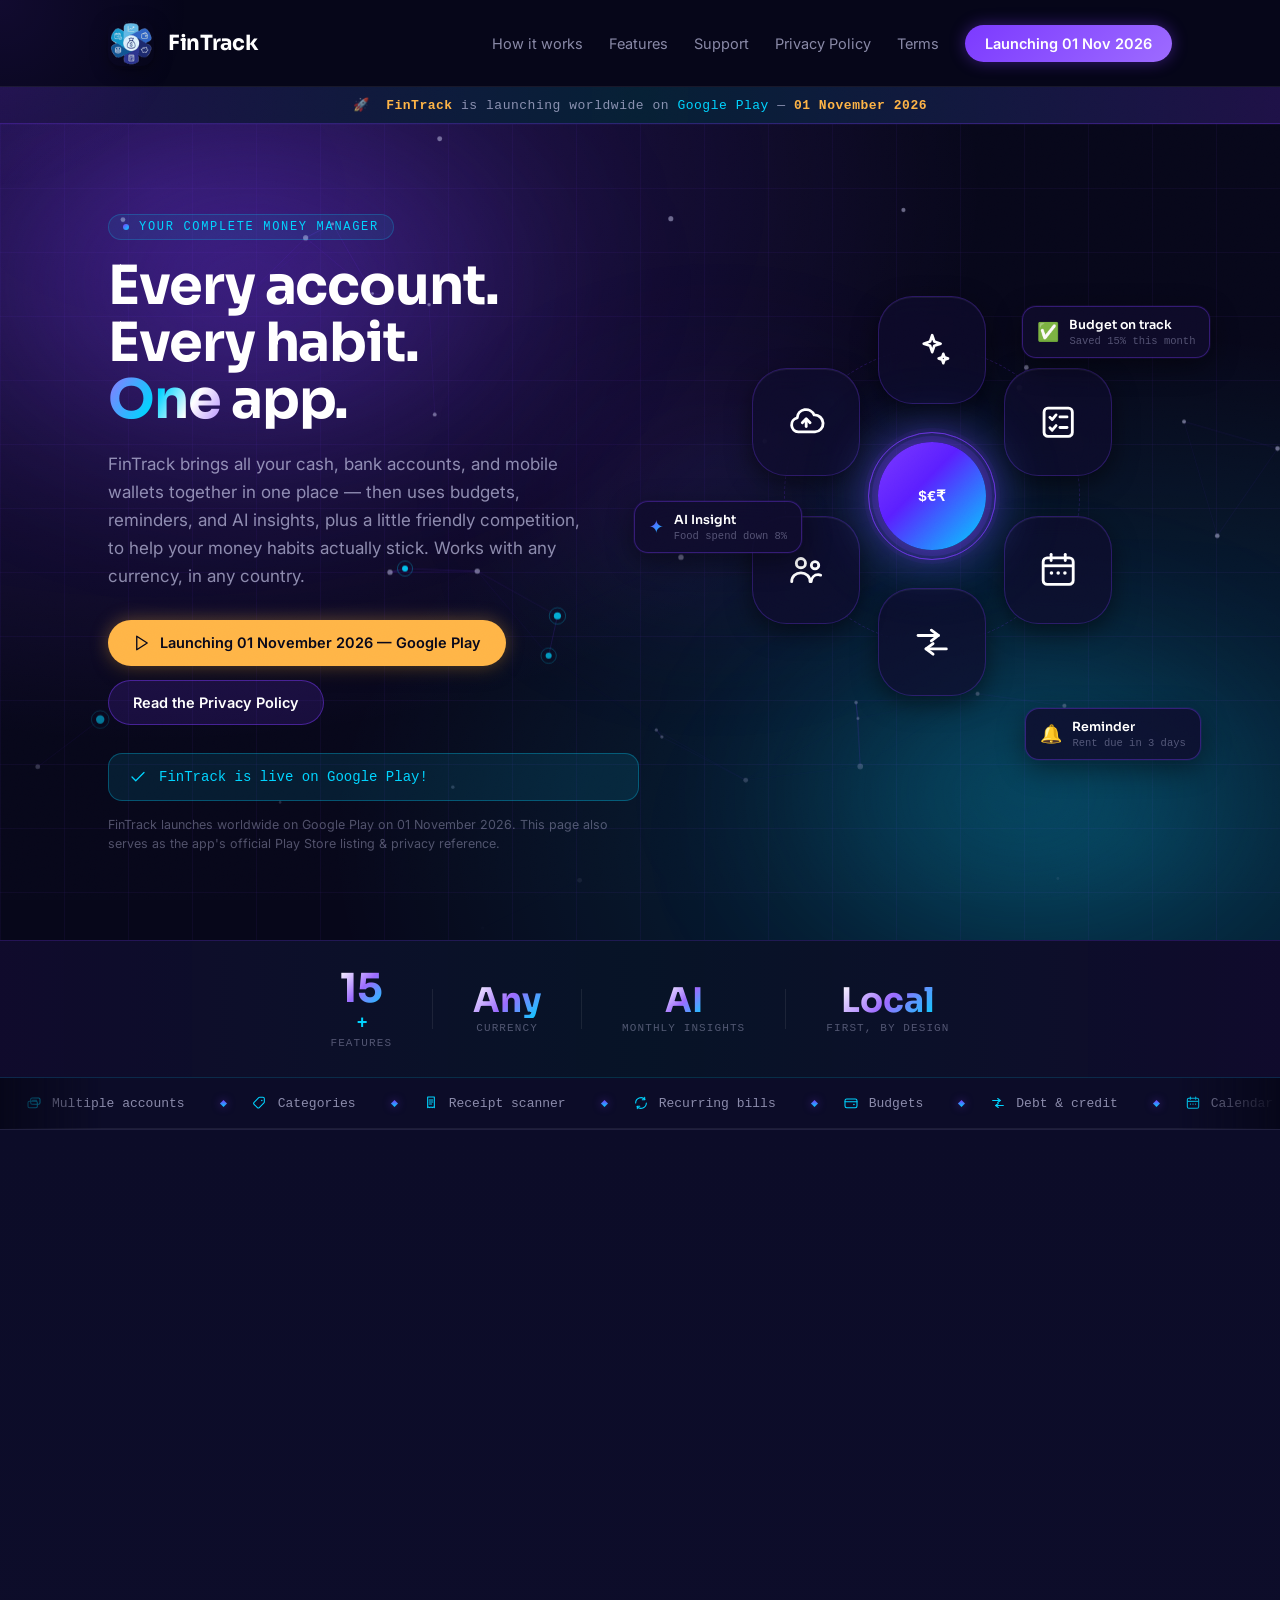
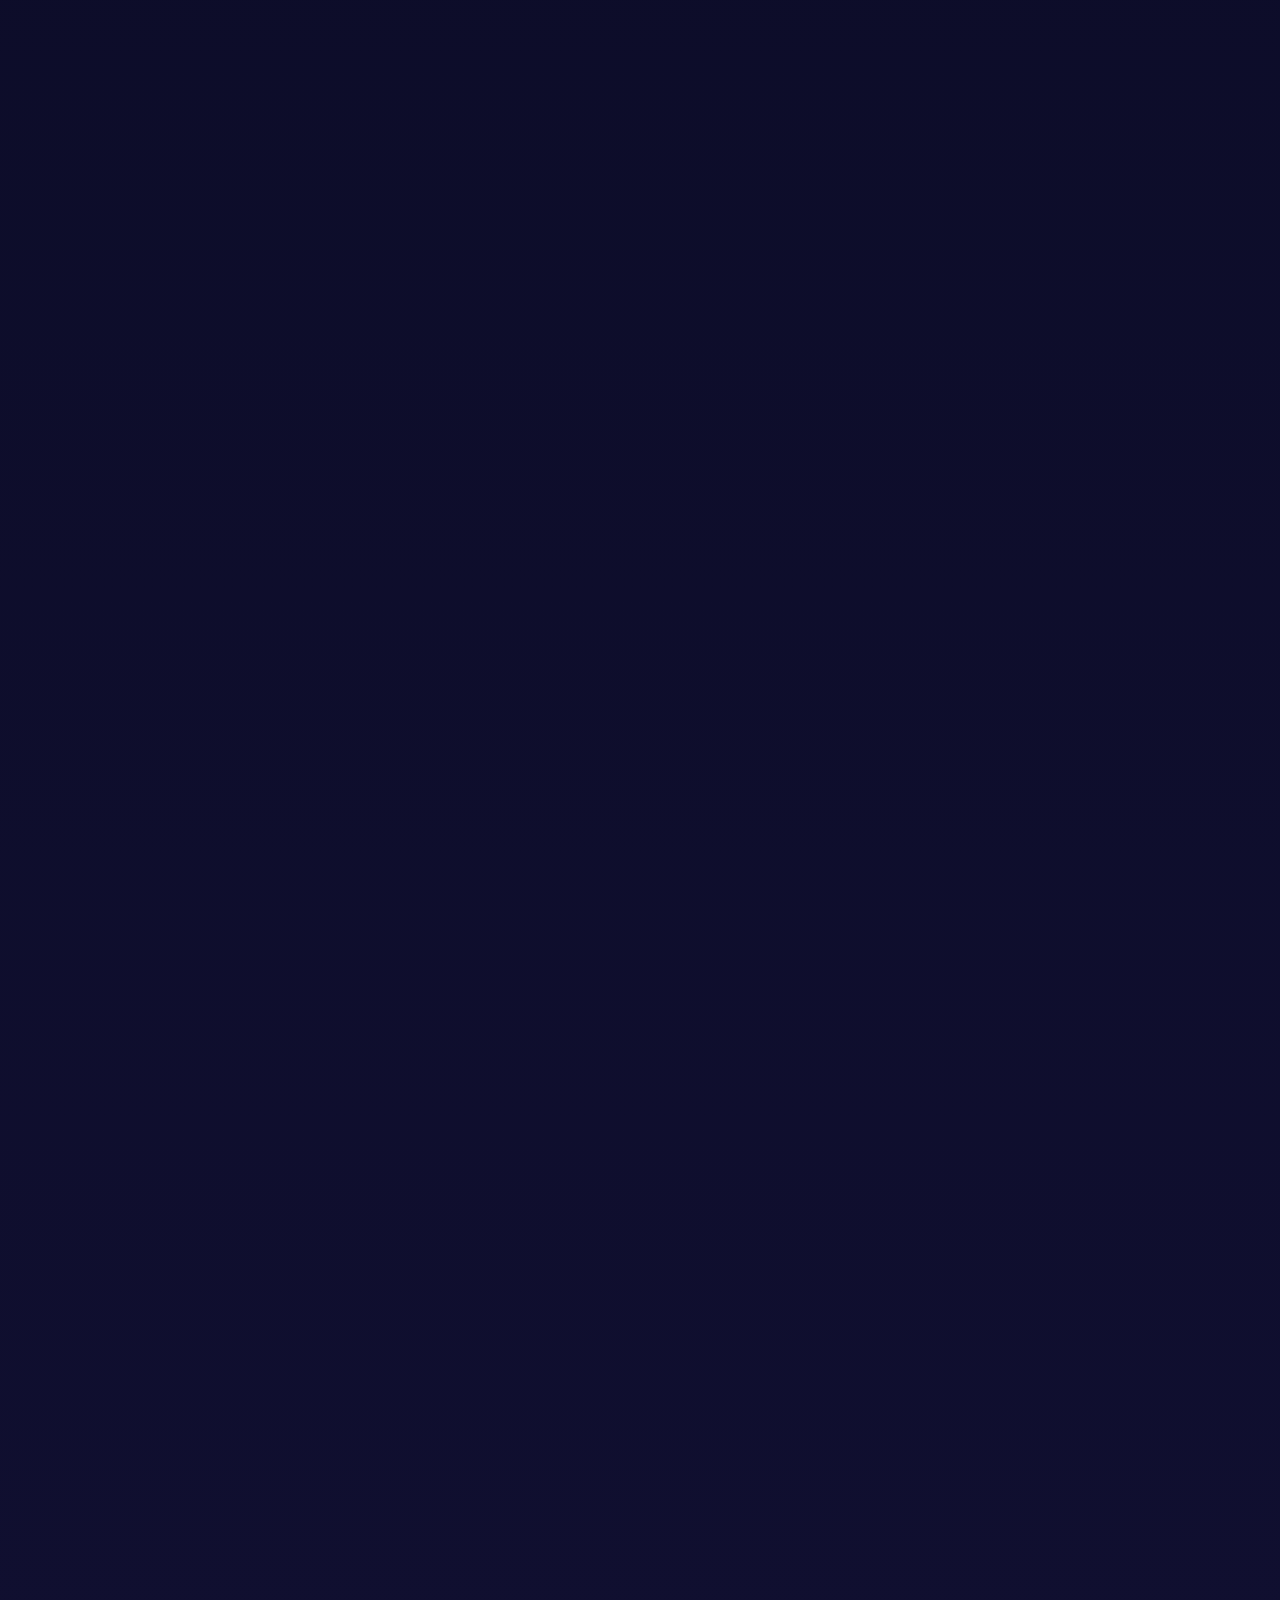
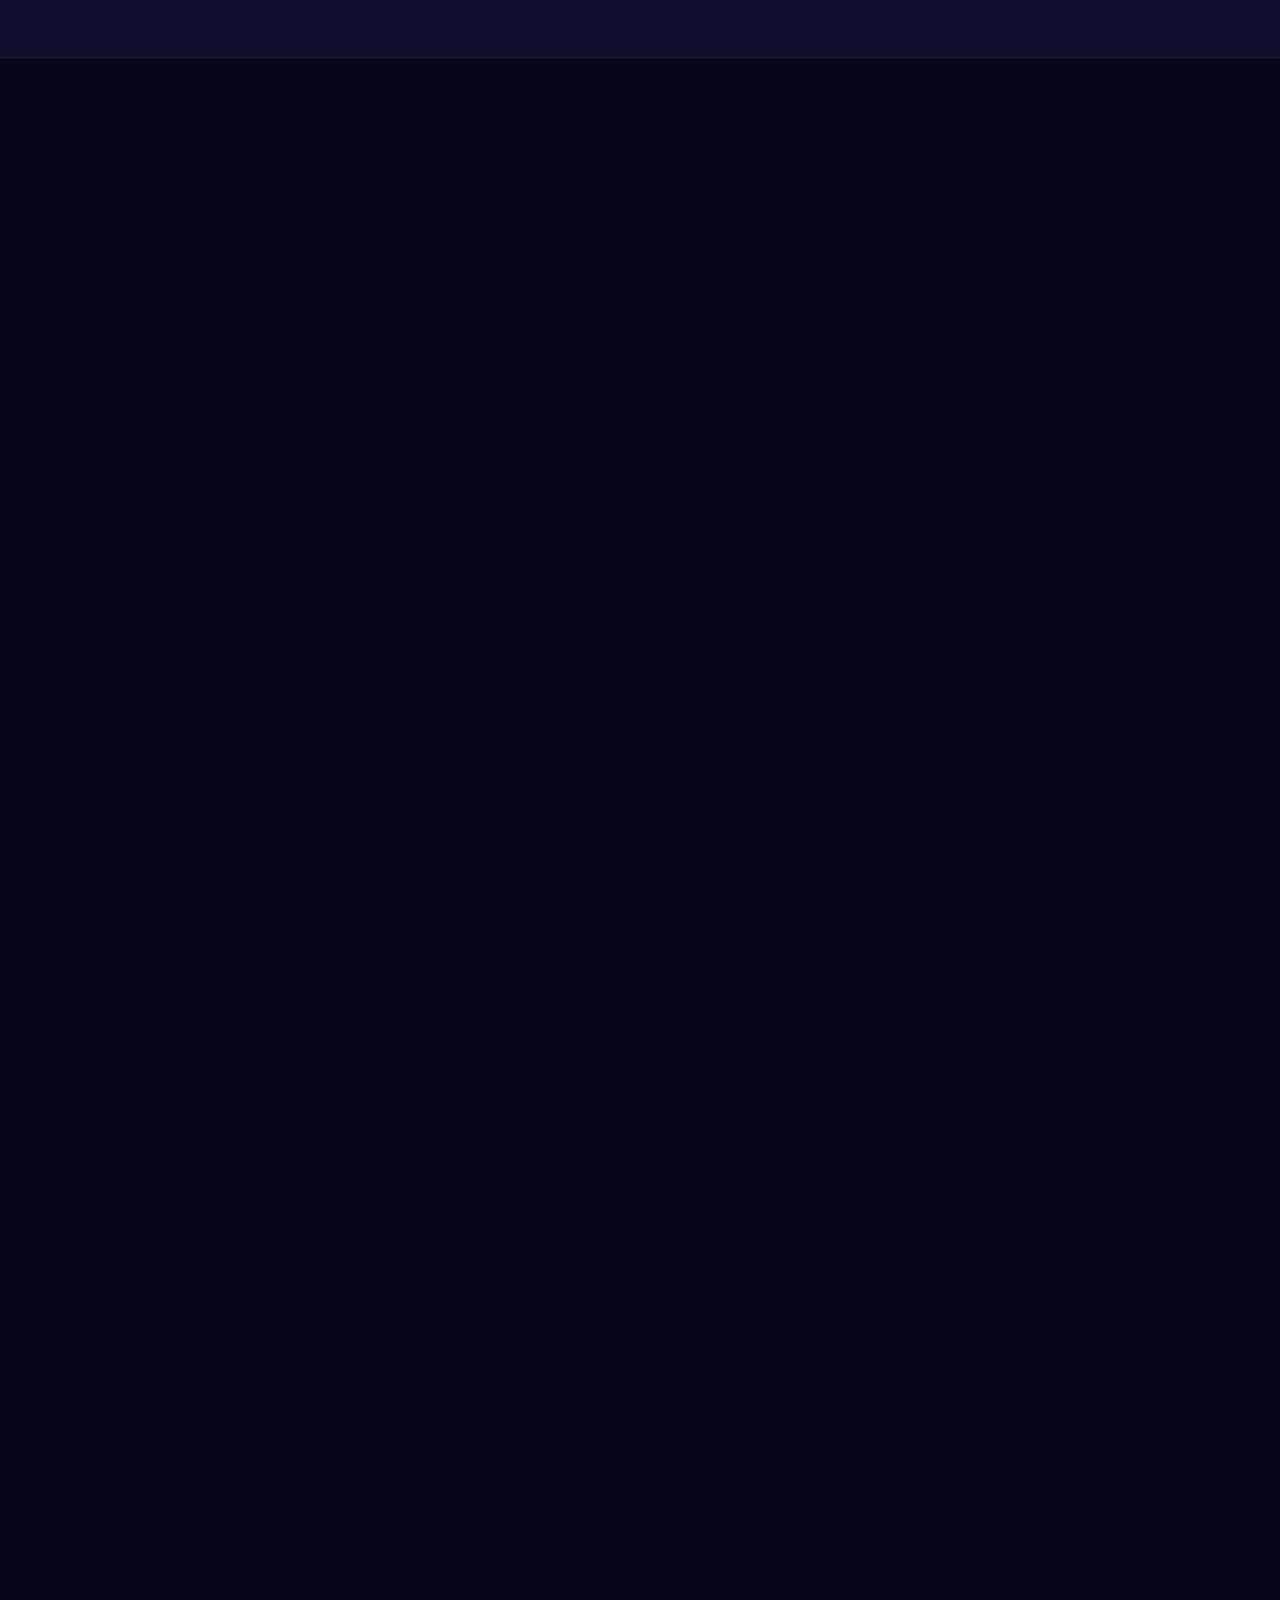
==== commit 1eef5796: "delete-account.html add and updated files" ====
--- a/index.html
+++ b/index.html
@@ -4,18 +4,36 @@
 <meta charset="UTF-8">
 <meta name="viewport" content="width=device-width, initial-scale=1">
 <title>FinTrack — Launching 01 November 2026 on Google Play</title>
+<link rel="stylesheet" href="css/style.css?v=20261003">
+<link rel="stylesheet" href="css/web3.css?v=20261003">
 <meta name="description" content="FinTrack launches worldwide on Google Play on 01 November 2026. Track multiple accounts, budgets, debt, net worth, and more — with AI insights, gamification, and community. Works with any currency, in any country.">
+<meta name="theme-color" content="#07071A">
+<meta name="color-scheme" content="dark">
+<link rel="canonical" href="https://YOUR-DOMAIN/">
+<link rel="icon" href="assets/favicon-32.png?v=20261003" type="image/png" sizes="32x32">
+<link rel="apple-touch-icon" href="assets/apple-touch-icon.png?v=20261003">
+<meta property="og:site_name" content="FinTrack">
+<meta property="og:type" content="website">
 <meta property="og:title" content="FinTrack — Launching 01 November 2026 on Google Play">
-<meta property="og:description" content="17 features in one app — multiple accounts, budgets, AI insights, net worth, reports, and rewards. Launching worldwide 01 November 2026.">
-<meta property="og:type" content="website">
-<meta property="og:image" content="assets/favicon.png">
-<link rel="icon" href="assets/favicon.png" type="image/png">
-<link rel="apple-touch-icon" href="assets/favicon.png">
+<meta property="og:description" content="FinTrack launches worldwide on Google Play on 01 November 2026. Track multiple accounts, budgets, debt, net worth, and more — with AI insights, gamification, and community. Works with any currency, in any country.">
+<meta property="og:url" content="https://YOUR-DOMAIN/">
+<meta property="og:image" content="https://YOUR-DOMAIN/assets/og-image.png?v=20261003">
+<meta property="og:image:width" content="1200">
+<meta property="og:image:height" content="630">
+<meta property="og:image:alt" content="FinTrack — every account, every habit, one app">
+<meta name="twitter:card" content="summary_large_image">
+<!-- Fonts: stylesheet is injected by js/main.js after first paint (non-blocking, font-display: swap).
+     Pages stay fully readable with system fonts if JS is off. -->
 <link rel="preconnect" href="https://fonts.googleapis.com">
 <link rel="preconnect" href="https://fonts.gstatic.com" crossorigin>
-<link href="https://fonts.googleapis.com/css2?family=Sora:wght@400;600;700&family=Inter:wght@400;500;600&family=JetBrains+Mono:wght@400;500;700&display=swap" rel="stylesheet">
-<link rel="stylesheet" href="css/style.css">
-<link rel="stylesheet" href="css/web3.css">
+<noscript><link rel="stylesheet" href="https://fonts.googleapis.com/css2?family=Sora:wght@600;700&family=Inter:wght@400;500;600&display=swap"></noscript>
+<script type="application/ld+json">
+{"@context":"https://schema.org","@type":"MobileApplication","name":"FinTrack",
+ "operatingSystem":"ANDROID","applicationCategory":"FinanceApplication",
+ "description":"Personal finance manager: multiple accounts, budgets, debt tracking, net worth, reports and insights. Any currency, any country.",
+ "offers":{"@type":"Offer","price":"0","priceCurrency":"USD"},
+ "url":"https://YOUR-DOMAIN/"}
+</script>
 </head>
 <body>
 <a class="skip-link" href="#main">Skip to content</a>
@@ -140,7 +158,7 @@
 <header class="nav">
   <div class="wrap">
     <a class="brand" href="#main">
-      <img src="assets/favicon.png" alt="" width="32" height="32">
+      <img src="assets/icon-64.png?v=20261003" alt="" width="32" height="32" decoding="async">
       FinTrack
     </a>
     <div class="nav-right">
@@ -178,32 +196,32 @@
         <h1>Every account.<br>Every habit.<br><em>One</em> app.</h1>
         <p class="lede">FinTrack brings all your cash, bank accounts, and mobile wallets together in one place — then uses budgets, reminders, and AI insights, plus a little friendly competition, to help your money habits actually stick. Works with any currency, in any country.</p>
         <div class="cta-row" id="download">
-          <a class="btn btn-gold" href="#download" onclick="event.preventDefault()" style="white-space:nowrap">
-            <svg width="18" height="18" viewBox="0 0 24 24" fill="none" stroke="currentColor" stroke-width="1.8" stroke-linecap="round" stroke-linejoin="round"><polygon points="5 3 19 12 5 21 5 3"/></svg>
-            <span class="hide-mobile"><span class="hide-mobile">Launching <span class="js-launch-full">01 November 2026</span> — Google Play</span><span class="show-mobile">Launching <span class="js-launch-short">01 Nov 2026</span></span></span><span class="show-mobile">Launching <span class="js-launch-short">01 Nov 2026</span></span>
-          </a>
+          <span class="btn btn-gold btn-static" role="note">
+            <svg width="18" height="18" viewBox="0 0 24 24" fill="none" stroke="currentColor" stroke-width="1.8" stroke-linecap="round" stroke-linejoin="round" aria-hidden="true"><polygon points="5 3 19 12 5 21 5 3"/></svg>
+            <span class="hide-mobile">Launching <span class="js-launch-full">01 November 2026</span> — Google Play</span><span class="show-mobile">Launching <span class="js-launch-short">01 Nov 2026</span></span>
+          </span>
           <a class="btn btn-ghost" href="privacy.html">Read the Privacy Policy</a>
         </div>
 
         <!-- Countdown to 01 November 2026 00:00:00 UTC -->
         <div class="countdown" id="countdown" aria-label="Time remaining until launch" role="timer">
           <div class="cd-block">
-            <span class="cd-num" id="cd-days">16</span>
+            <span class="cd-num" id="cd-days">--</span>
             <span class="cd-label">Days</span>
           </div>
           <span class="cd-sep" aria-hidden="true">:</span>
           <div class="cd-block">
-            <span class="cd-num" id="cd-hours">00</span>
+            <span class="cd-num" id="cd-hours">--</span>
             <span class="cd-label">Hours</span>
           </div>
           <span class="cd-sep" aria-hidden="true">:</span>
           <div class="cd-block">
-            <span class="cd-num" id="cd-mins">00</span>
+            <span class="cd-num" id="cd-mins">--</span>
             <span class="cd-label">Minutes</span>
           </div>
           <span class="cd-sep" aria-hidden="true">:</span>
           <div class="cd-block">
-            <span class="cd-num" id="cd-secs">00</span>
+            <span class="cd-num" id="cd-secs">--</span>
             <span class="cd-label">Seconds</span>
           </div>
         </div>
@@ -236,7 +254,7 @@
           <div class="bloom-hub" aria-hidden="true">$€₹</div>
           <div class="petal p1" tabindex="0" role="button"
                data-label="AI Insights"
-               data-desc="Monthly AI analysis of your spending, savings &amp; category trends — private, built on your own data.">
+               data-desc="Monthly insights on your spending, savings &amp; category trends — calculated on your device from your own data.">
             <svg><use href="#ic-ai"/></svg>
           </div>
           <div class="petal p2" tabindex="0" role="button"
@@ -287,7 +305,7 @@
         <div class="stat-sep"></div>
         <div class="stat-item"><span class="stat-num stat-text">AI</span><span class="stat-label">Monthly insights</span></div>
         <div class="stat-sep"></div>
-        <div class="stat-item"><span class="stat-num" data-target="100">0</span><span class="stat-suf">%</span><span class="stat-label">Private &amp; encrypted</span></div>
+        <div class="stat-item"><span class="stat-num stat-text">Local</span><span class="stat-label">First, by design</span></div>
       </div>
     </div>
   </div>
@@ -296,7 +314,6 @@
   <div class="ticker" aria-label="FinTrack features">
     <div class="ticker-track">
       <div class="tk-set" style="display:flex"><span class="tk"><svg aria-hidden="true"><use href="#ic-accounts"/></svg>Multiple accounts</span><span class="tk"><svg aria-hidden="true"><use href="#ic-category"/></svg>Categories</span><span class="tk"><svg aria-hidden="true"><use href="#ic-receipt"/></svg>Receipt scanner</span><span class="tk"><svg aria-hidden="true"><use href="#ic-recur"/></svg>Recurring bills</span><span class="tk"><svg aria-hidden="true"><use href="#ic-wallet"/></svg>Budgets</span><span class="tk"><svg aria-hidden="true"><use href="#ic-exchange"/></svg>Debt &amp; credit</span><span class="tk"><svg aria-hidden="true"><use href="#ic-calendar"/></svg>Calendar</span><span class="tk"><svg aria-hidden="true"><use href="#ic-todo"/></svg>To-do lists</span><span class="tk"><svg aria-hidden="true"><use href="#ic-ai"/></svg>AI insights</span><span class="tk"><svg aria-hidden="true"><use href="#ic-networth"/></svg>Net worth</span><span class="tk"><svg aria-hidden="true"><use href="#ic-report"/></svg>PDF &amp; Excel reports</span><span class="tk"><svg aria-hidden="true"><use href="#ic-cloud"/></svg>Cloud backup</span><span class="tk"><svg aria-hidden="true"><use href="#ic-reminder"/></svg>Reminders</span><span class="tk"><svg aria-hidden="true"><use href="#ic-gamification"/></svg>Levels &amp; streaks</span><span class="tk"><svg aria-hidden="true"><use href="#ic-reward"/></svg>Rewards</span><span class="tk"><svg aria-hidden="true"><use href="#ic-community"/></svg>Community</span><span class="tk"><svg aria-hidden="true"><use href="#ic-notification"/></svg>Smart notifications</span></div>
-      <div class="tk-set" style="display:flex" aria-hidden="true"><span class="tk"><svg aria-hidden="true"><use href="#ic-accounts"/></svg>Multiple accounts</span><span class="tk"><svg aria-hidden="true"><use href="#ic-category"/></svg>Categories</span><span class="tk"><svg aria-hidden="true"><use href="#ic-receipt"/></svg>Receipt scanner</span><span class="tk"><svg aria-hidden="true"><use href="#ic-recur"/></svg>Recurring bills</span><span class="tk"><svg aria-hidden="true"><use href="#ic-wallet"/></svg>Budgets</span><span class="tk"><svg aria-hidden="true"><use href="#ic-exchange"/></svg>Debt &amp; credit</span><span class="tk"><svg aria-hidden="true"><use href="#ic-calendar"/></svg>Calendar</span><span class="tk"><svg aria-hidden="true"><use href="#ic-todo"/></svg>To-do lists</span><span class="tk"><svg aria-hidden="true"><use href="#ic-ai"/></svg>AI insights</span><span class="tk"><svg aria-hidden="true"><use href="#ic-networth"/></svg>Net worth</span><span class="tk"><svg aria-hidden="true"><use href="#ic-report"/></svg>PDF &amp; Excel reports</span><span class="tk"><svg aria-hidden="true"><use href="#ic-cloud"/></svg>Cloud backup</span><span class="tk"><svg aria-hidden="true"><use href="#ic-reminder"/></svg>Reminders</span><span class="tk"><svg aria-hidden="true"><use href="#ic-gamification"/></svg>Levels &amp; streaks</span><span class="tk"><svg aria-hidden="true"><use href="#ic-reward"/></svg>Rewards</span><span class="tk"><svg aria-hidden="true"><use href="#ic-community"/></svg>Community</span><span class="tk"><svg aria-hidden="true"><use href="#ic-notification"/></svg>Smart notifications</span></div>
     </div>
   </div>
 
@@ -610,7 +627,7 @@
           <span class="mark"><svg><use href="#ic-shield"/></svg></span>
           <div>
             <h4>Local-first storage</h4>
-            <p>Your ledger lives on your device, encrypted, before anything ever touches the cloud.</p>
+            <p>Your ledger lives in the app's private storage on your device first, before anything syncs to the cloud. Sign-in tokens are kept in Android's encrypted secure storage.</p>
           </div>
         </div>
         <div class="trust-item" data-reveal>
@@ -637,8 +654,8 @@
         <div class="trust-item" data-reveal>
           <span class="mark"><svg><use href="#ic-ai"/></svg></span>
           <div>
-            <h4>AI insights see a summary, not your data</h4>
-            <p>Only an aggregated monthly summary — income, expenses, savings, category percentages — is ever analyzed. No individual transaction, merchant name, or account number leaves your account, and no third-party AI company is involved.</p>
+            <h4>Insights are calculated on your device</h4>
+            <p>Insights are calculated on your device from your own entries — income, expenses, savings and category trends. Your transactions are not sent to any external AI company to produce them.</p>
           </div>
         </div>
       </div>
@@ -652,7 +669,7 @@
       <h2>One app for your whole financial life.</h2>
       <p>Whether you're tracking dollars, euros, taka, rupees, or any other currency — FinTrack works with your money, wherever you are. Multiple accounts, budgets, debt tracking, AI insights, and a community to keep you motivated. Free to start, with an optional premium tier for power users.</p>
       <div class="cta-row">
-        <a class="btn btn-gold" href="#download" onclick="event.preventDefault()" style="white-space:nowrap"><span class="hide-mobile">Launching <span class="js-launch-full">01 November 2026</span> — Google Play</span><span class="show-mobile">Launching <span class="js-launch-short">01 Nov 2026</span></span></a>
+        <span class="btn btn-gold btn-static" role="note"><span class="hide-mobile">Launching <span class="js-launch-full">01 November 2026</span> — Google Play</span><span class="show-mobile">Launching <span class="js-launch-short">01 Nov 2026</span></span></span>
         <a class="btn btn-ghost" href="privacy.html">Privacy Policy</a>
       </div>
     </div>
@@ -664,7 +681,7 @@
   <div class="wrap">
     <div>
       <a class="brand" href="#main">
-        <img src="assets/favicon.png" alt="" width="32" height="32">
+        <img src="assets/icon-64.png?v=20261003" alt="" width="32" height="32" decoding="async">
         FinTrack
       </a>
       <p class="tag">A smart finance manager built for every account, habit, and goal — organized, motivating, and yours.</p>
@@ -684,7 +701,7 @@
       <div class="footer-col">
         <h5>Help</h5>
         <a href="support.html">Support</a>
-        <a href="support.html#delete-account">Delete my account</a>
+        <a href="delete-account.html">Delete my account</a>
         <a href="mailto:support.fintrack.app@gmail.com">support.fintrack.app@gmail.com</a>
       </div>
     </div>
@@ -695,8 +712,8 @@
   </div>
 </footer>
 
-<script src="js/config.js"></script>
-<script src="js/main.js"></script>
-<script src="js/web3.js"></script>
+<script src="js/config.js?v=20261003" defer></script>
+<script src="js/main.js?v=20261003" defer></script>
+<script src="js/web3.js?v=20261003" defer></script>
 </body>
 </html>
--- a/css/style.css
+++ b/css/style.css
@@ -43,9 +43,9 @@
   --line-light: rgba(11,21,48,0.10);
   --sky:        #4FC3F7;
 
-  --font-display: 'Sora', sans-serif;
-  --font-body:    'Inter', sans-serif;
-  --font-mono:    'JetBrains Mono', monospace;
+  --font-display: 'Sora', system-ui, -apple-system, 'Segoe UI', Roboto, sans-serif;
+  --font-body:    'Inter', system-ui, -apple-system, 'Segoe UI', Roboto, sans-serif;
+  --font-mono:    ui-monospace, 'SF Mono', SFMono-Regular, Menlo, Consolas, monospace; /* [PERF] JetBrains Mono webfont dropped (3 font files) */
   --max:   1120px;
   --radius: 22px;
 }
@@ -961,3 +961,23 @@
   animation:borderFlow 3s linear infinite;
   border-radius:20px 20px 0 0;
 }
+
+/* ==========================================================================
+   [PERF] Added in optimization pass
+   ========================================================================== */
+.btn-static{ cursor:default; }
+
+/* Skip layout/paint of below-the-fold sections until they approach the viewport */
+.flow, .steps, .features, .trust, .closing, .footer{
+  content-visibility:auto; contain-intrinsic-size:auto 640px;
+}
+
+/* Phones & low-power devices: heavy GPU effects (animated 72px blur, many
+   backdrop-filters) are the main cause of scroll jank — swap for flat fills. */
+@media (max-width: 880px){
+  .aurora{ filter:blur(36px); animation:none!important; }
+  .nav, .nav-links, .petal, .bloom-info-inner, .acct-card, .card, .cd-block, .chart-card, .float-card{
+    -webkit-backdrop-filter:none!important; backdrop-filter:none!important;
+  }
+  .nav{ background:rgba(7,7,26,0.96); }
+}
--- a/css/web3.css
+++ b/css/web3.css
@@ -156,3 +156,8 @@
 @media(prefers-reduced-motion:reduce){
   .chart-card{ transform:none!important; }
 }
+
+/* [PERF] angular-spin blur layer is the most expensive paint on the page — static on phones */
+@media (max-width: 880px){
+  .closing::before{ animation:none!important; filter:blur(36px); }
+}
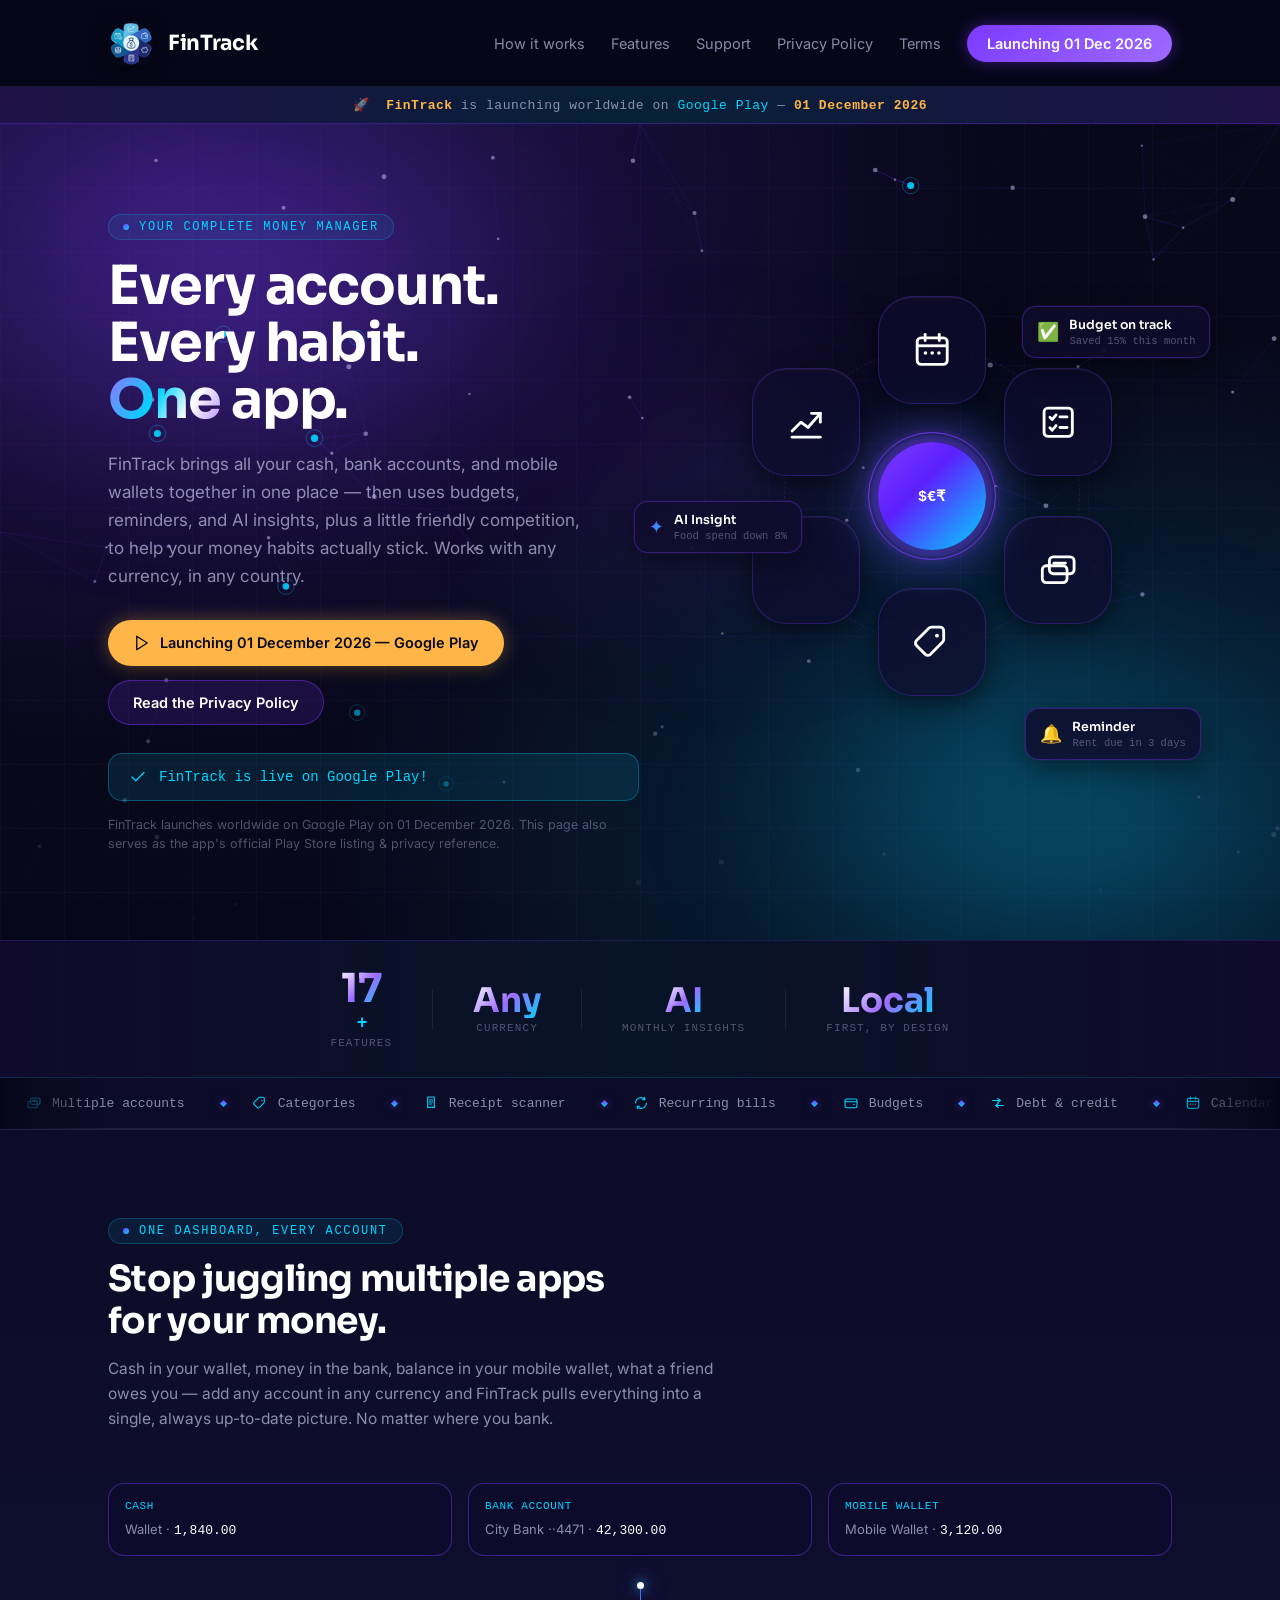
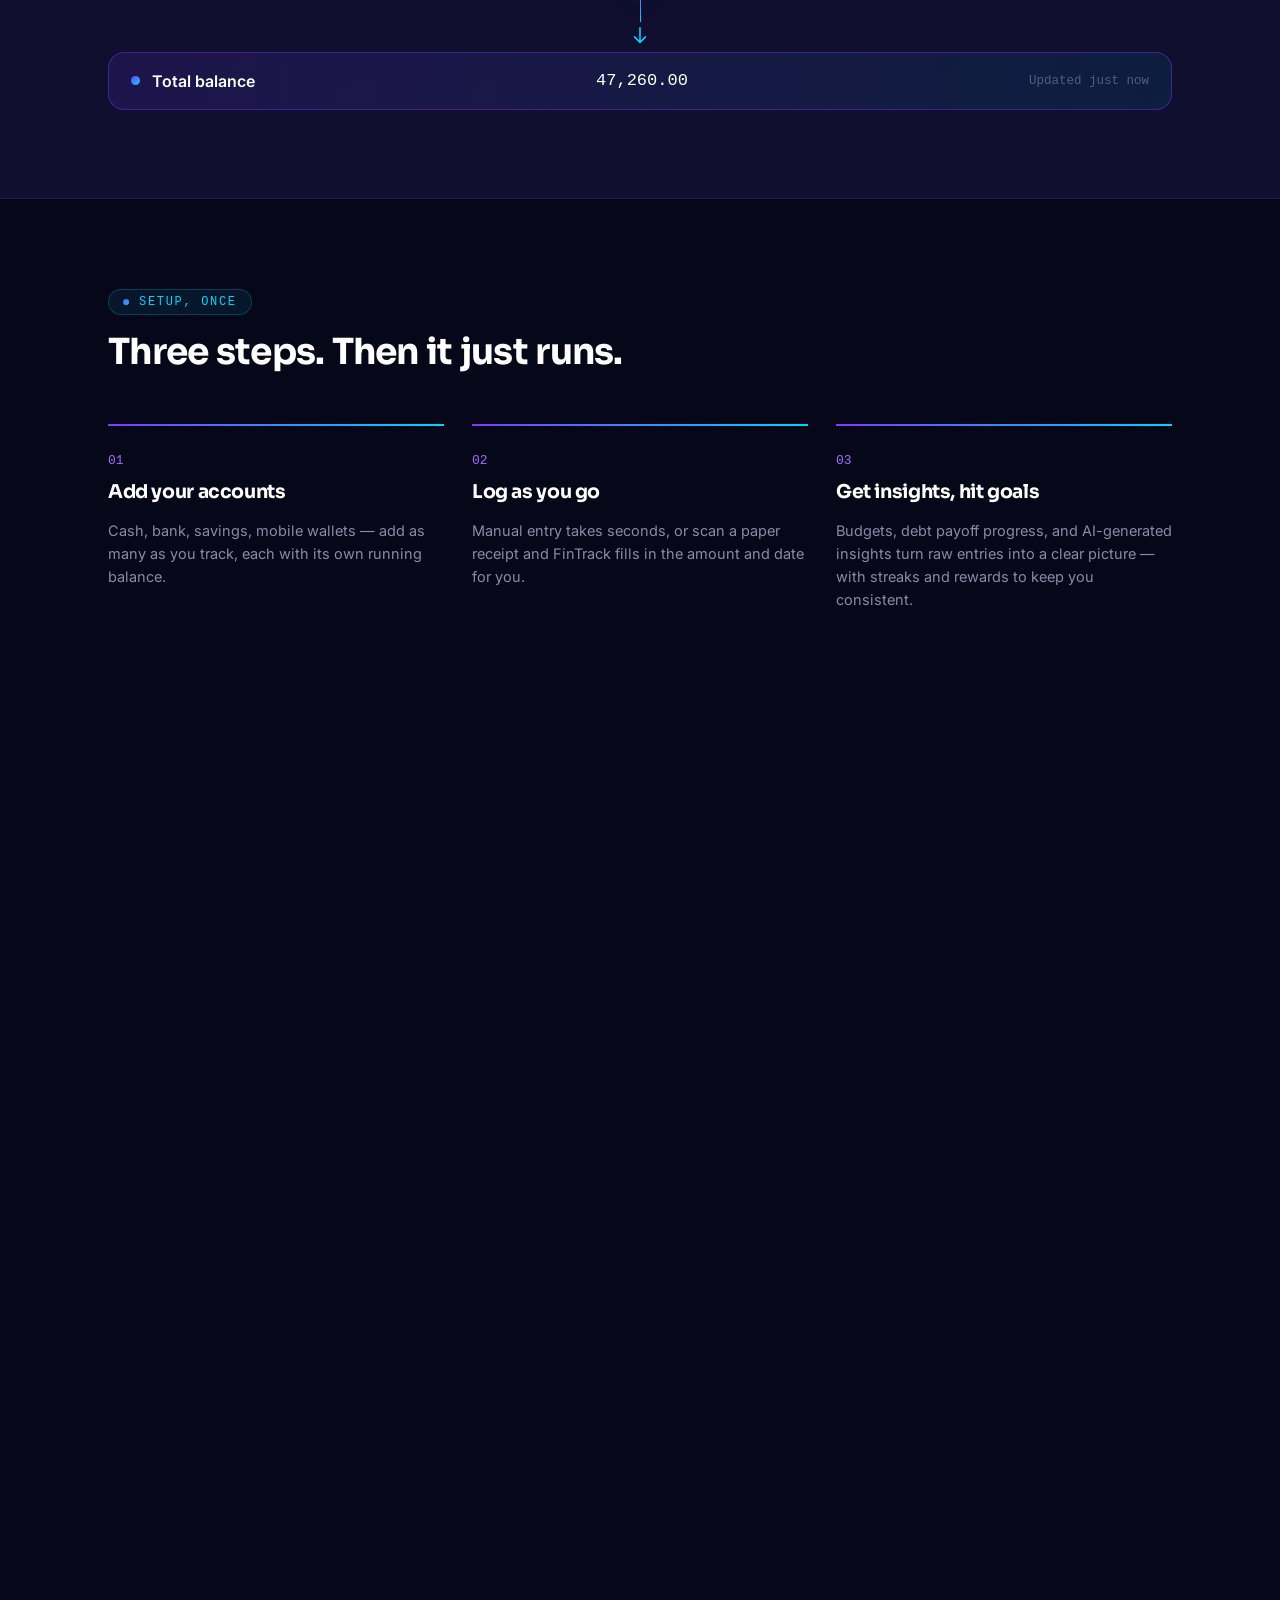
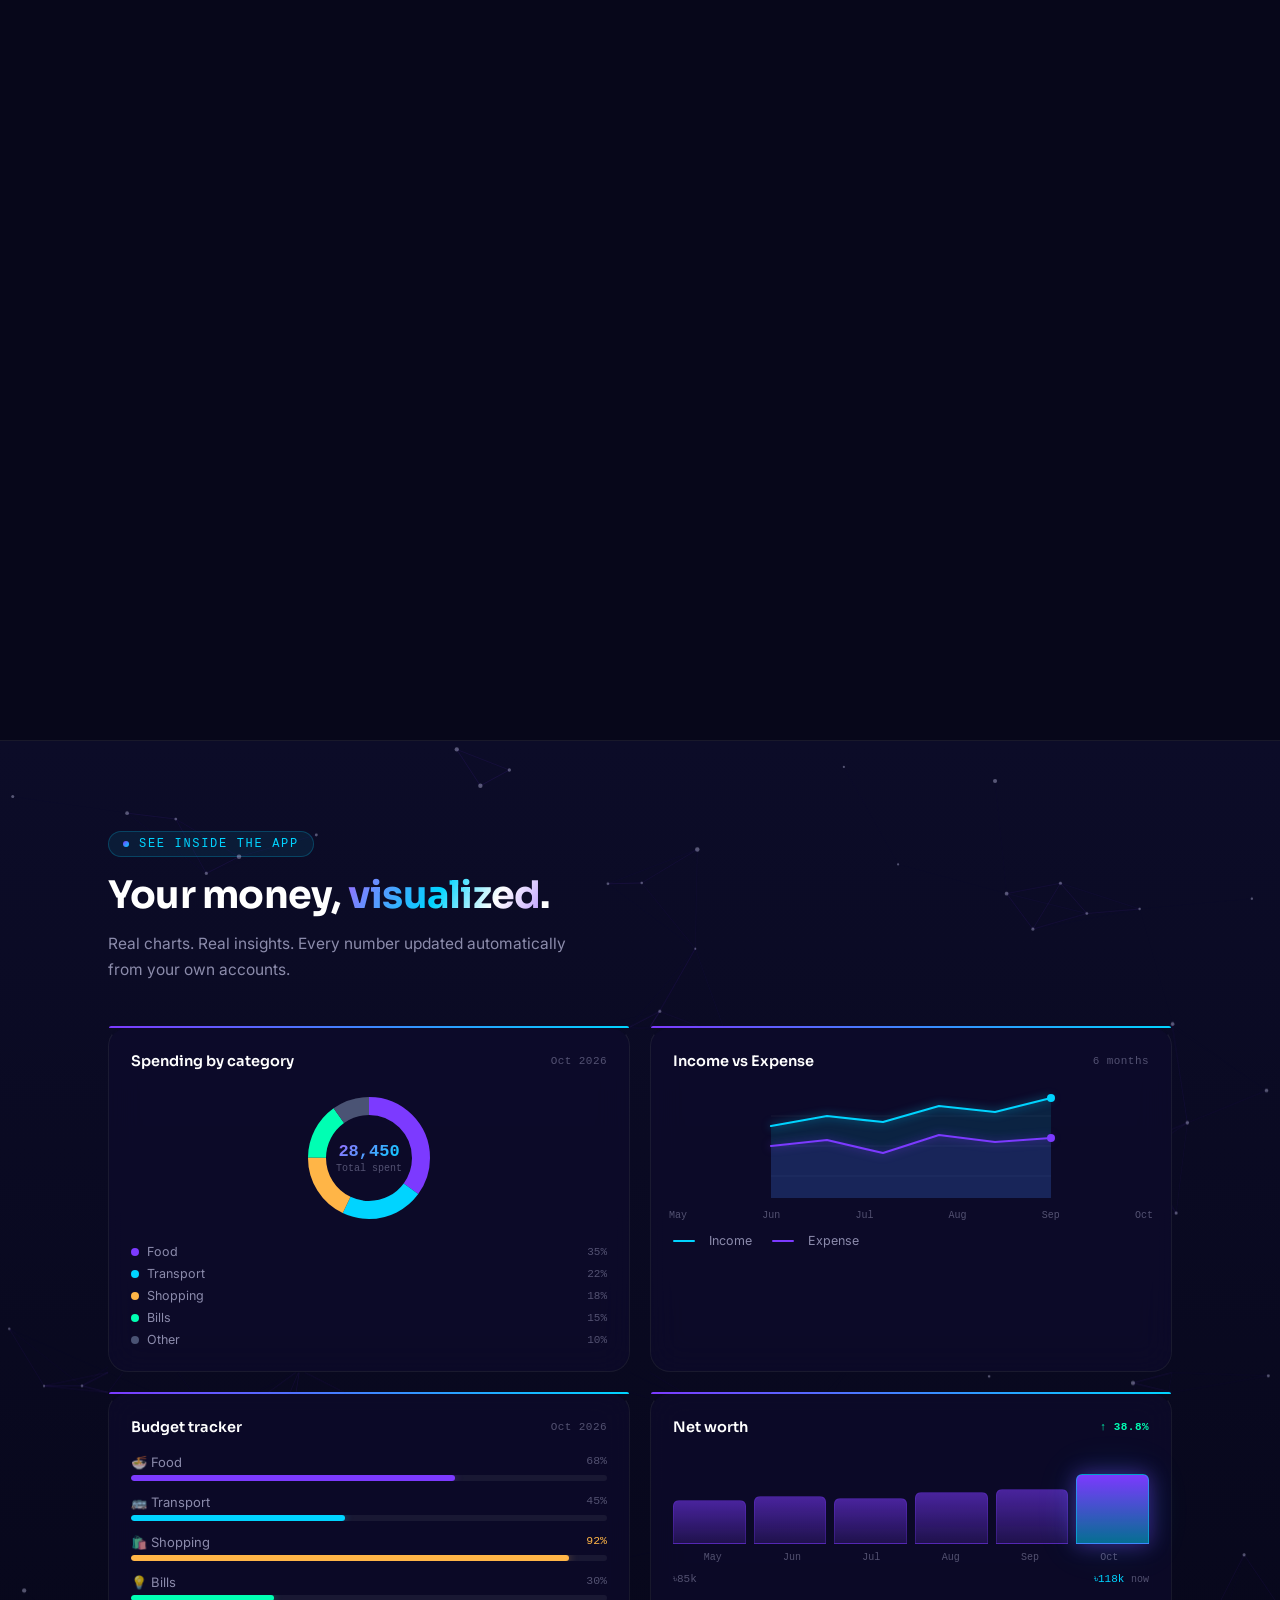
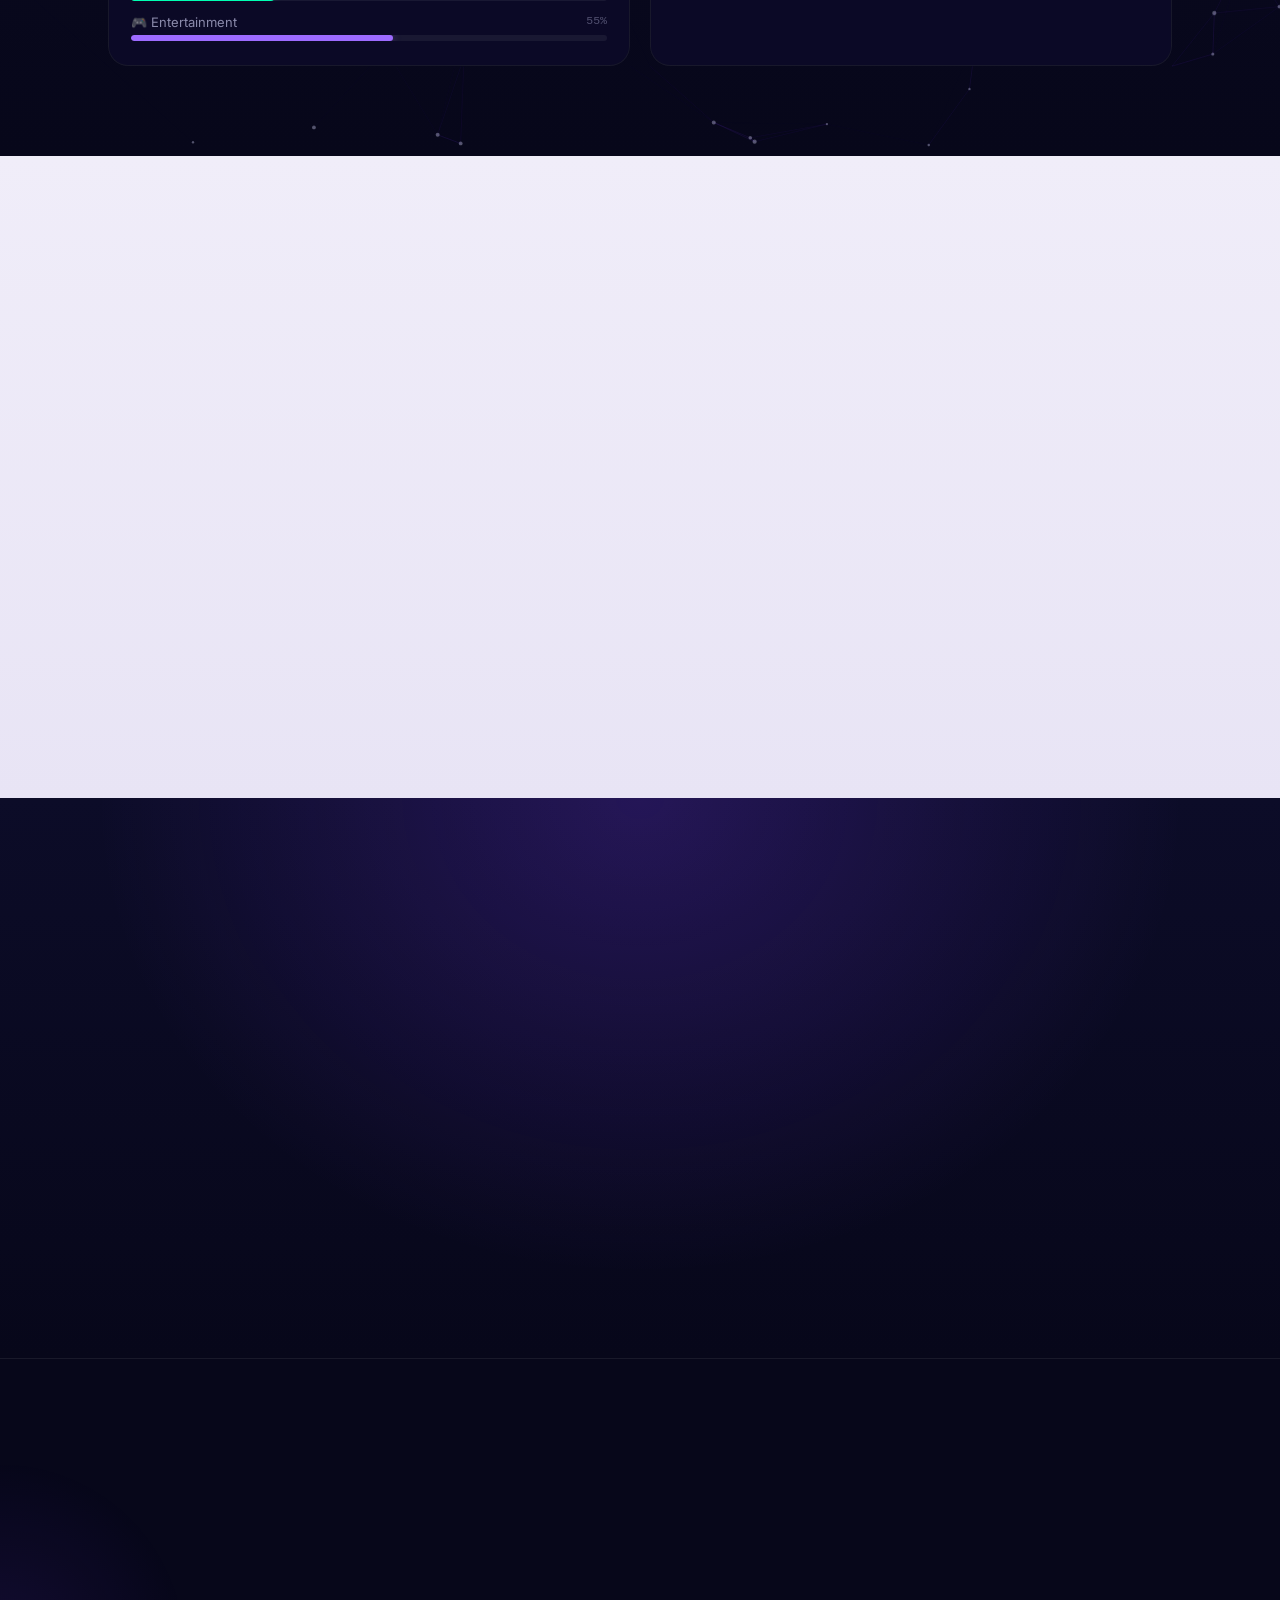
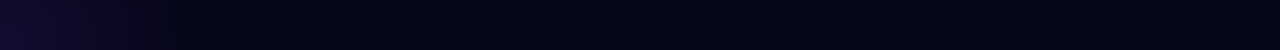
==== commit 7b61eb87: "feat(web): add interactive spider web to hero section (mouse-reactive, idle auto-drift)" ====
--- a/index.html
+++ b/index.html
@@ -714,6 +714,6 @@
 
 <script src="js/config.js?v=20261003" defer></script>
 <script src="js/main.js?v=20261003" defer></script>
-<script src="js/web3.js?v=20261003" defer></script>
+<script src="js/web3.js?v=20261030" defer></script>
 </body>
 </html>
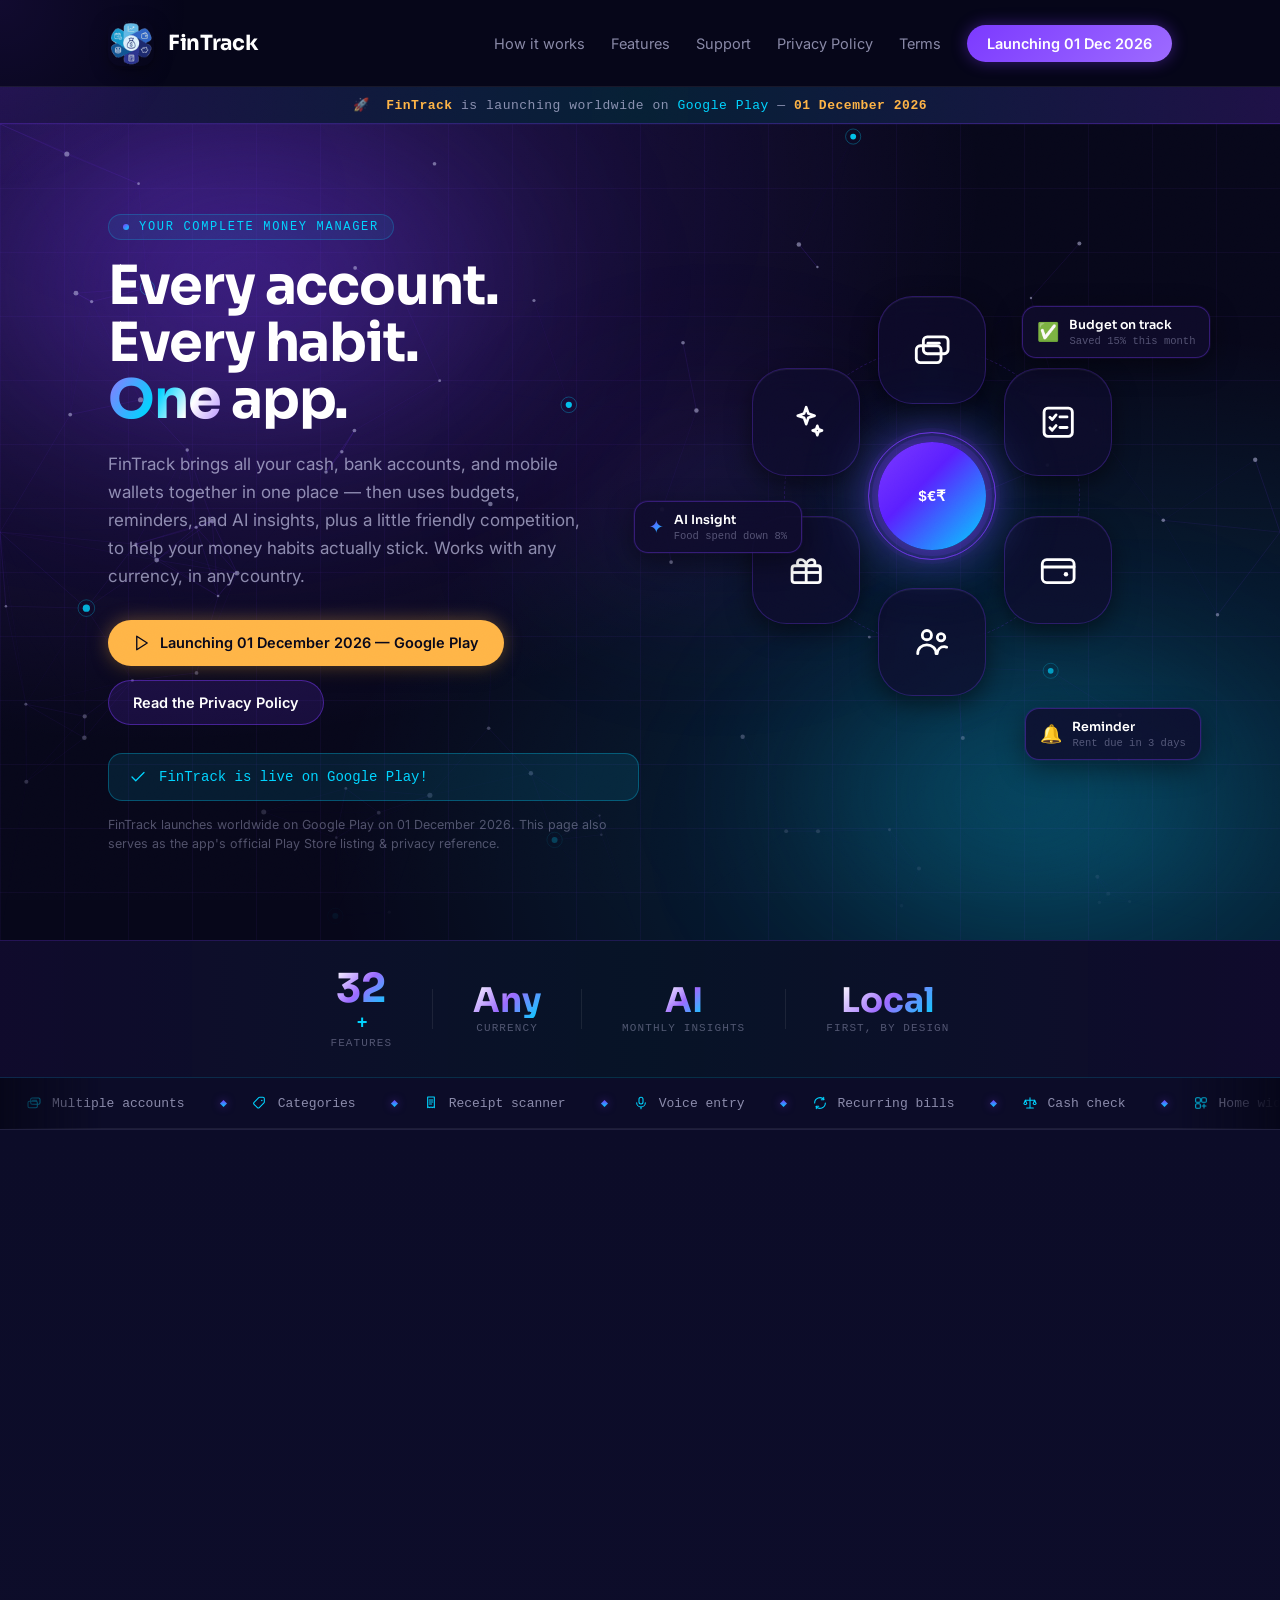
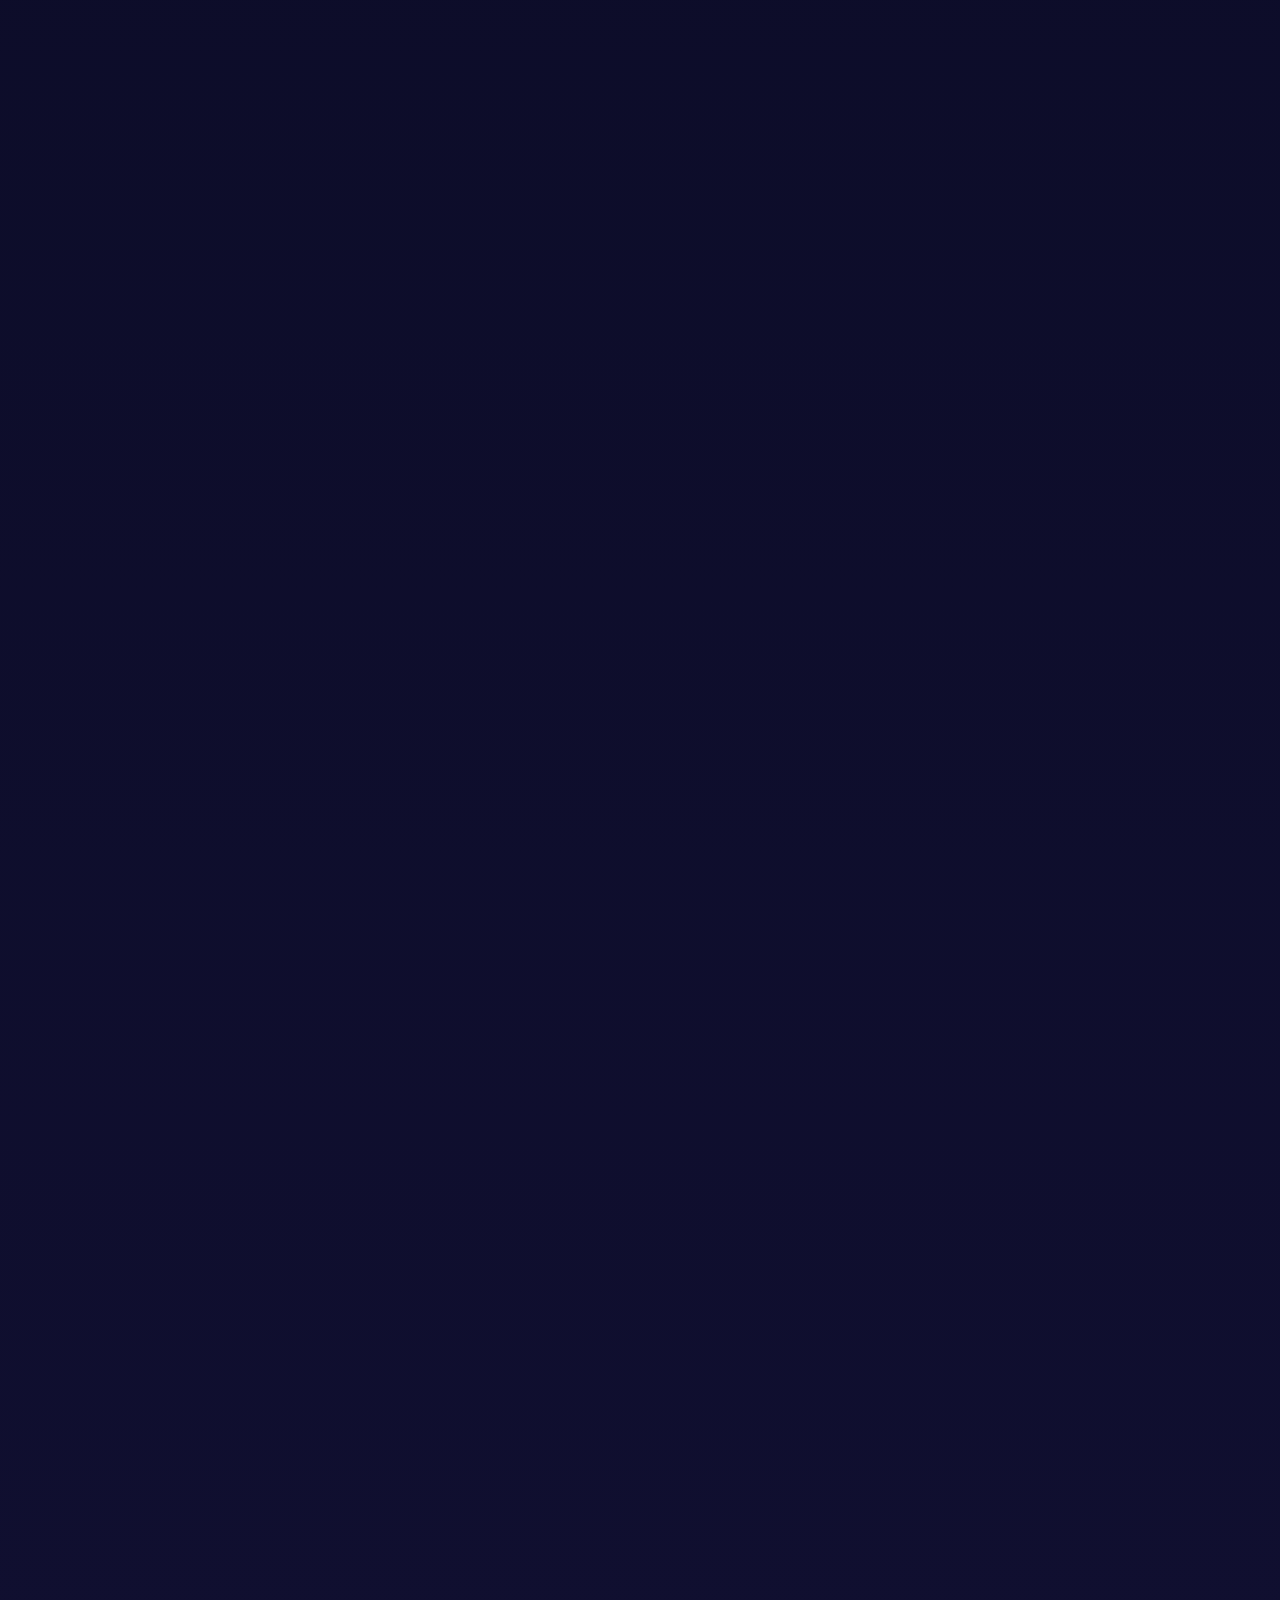
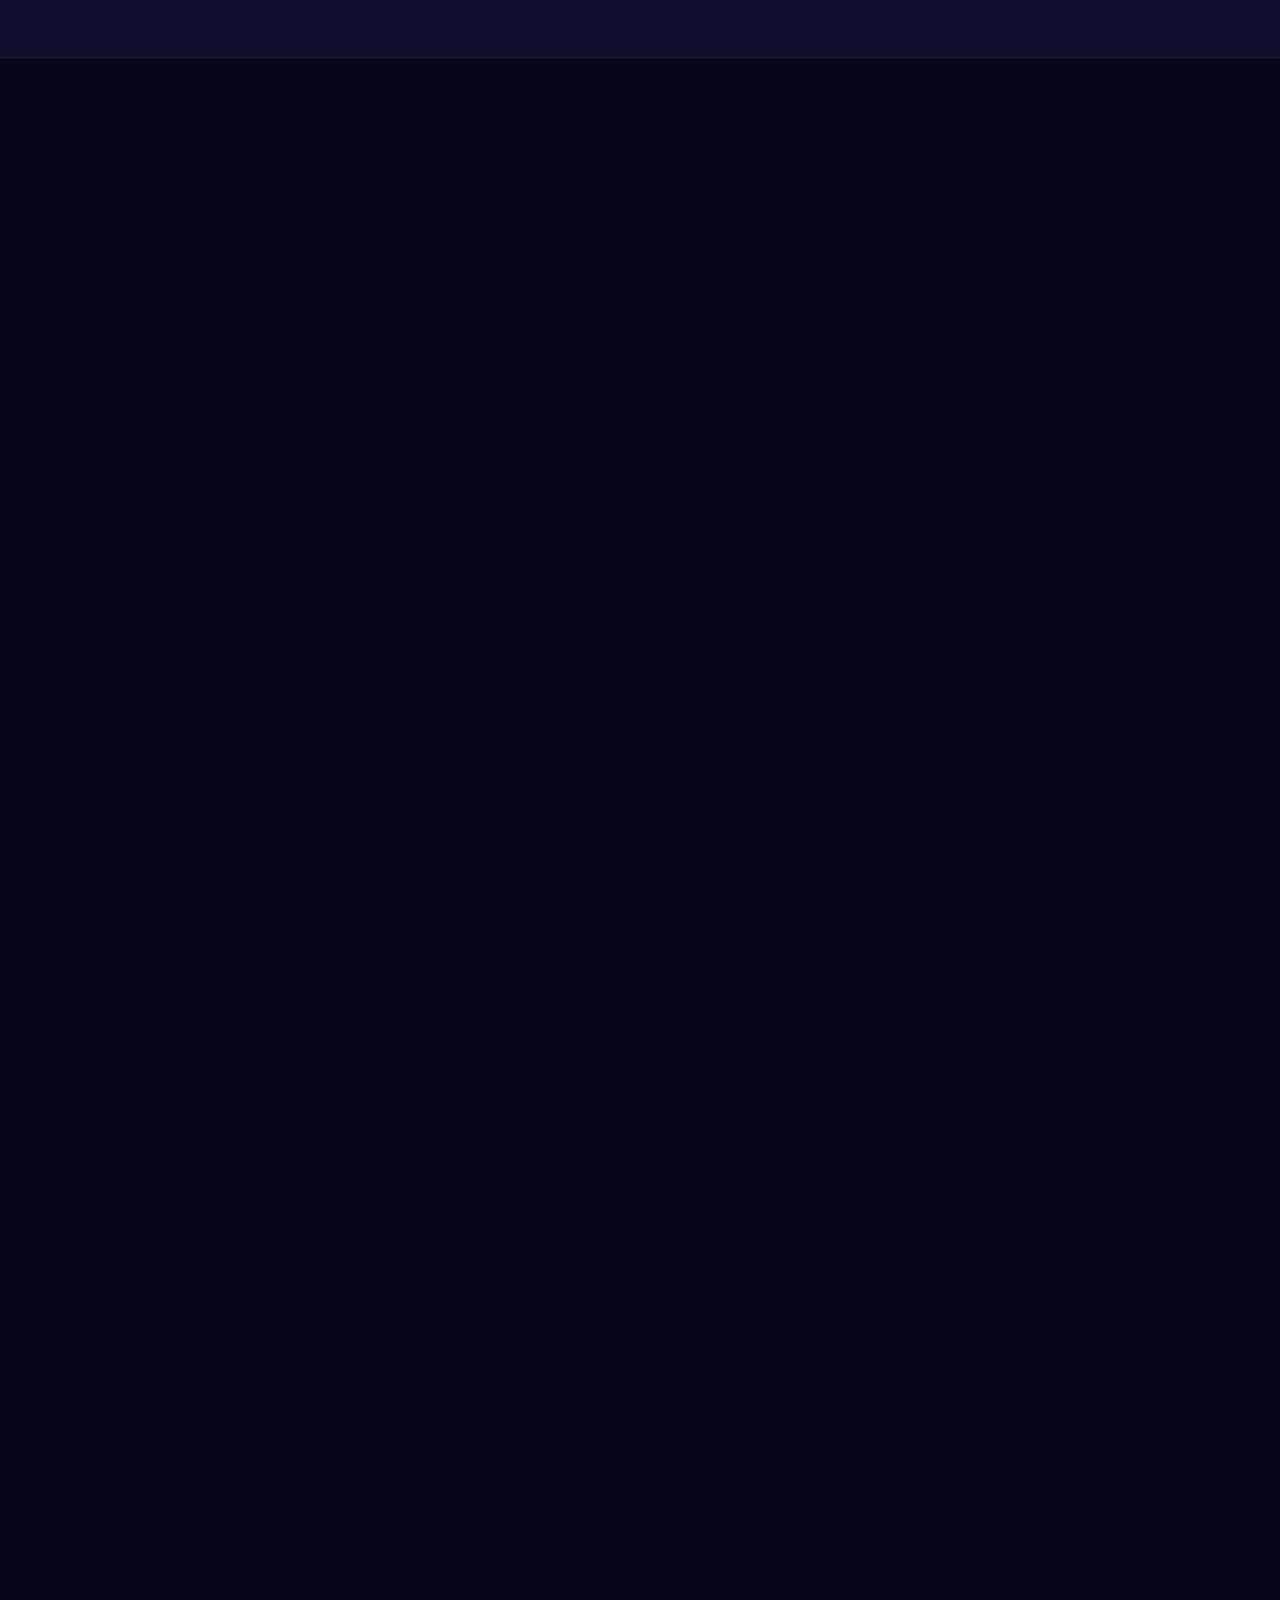
==== commit 16725503: "feat(web): hero spider web; sync features, privacy, terms and support with current app" ====
--- a/index.html
+++ b/index.html
@@ -150,6 +150,21 @@
       <path d="M12 3l7 3v6c0 4.5-3 7.5-7 9-4-1.5-7-4.5-7-9V6z" fill="none" stroke="currentColor" stroke-width="1.6" stroke-linecap="round" stroke-linejoin="round"/>
       <path d="M9 12.2l2.1 2 3.9-4.4" fill="none" stroke="currentColor" stroke-width="1.6" stroke-linecap="round" stroke-linejoin="round"/>
     </symbol>
+      <symbol id="ic-mic" viewBox="0 0 24 24"><g fill="none" stroke="currentColor" stroke-width="1.6" stroke-linecap="round" stroke-linejoin="round"><rect x="9" y="3.5" width="6" height="10" rx="3"/><path d="M5.5 11.5a6.5 6.5 0 0 0 13 0"/><path d="M12 18v2.5"/></g></symbol>
+    <symbol id="ic-scale" viewBox="0 0 24 24"><g fill="none" stroke="currentColor" stroke-width="1.6" stroke-linecap="round" stroke-linejoin="round"><path d="M12 4v15"/><path d="M7 19.5h10"/><path d="M5 8h14"/><path d="M5 8l-2.2 5a2.6 2.6 0 0 0 4.4 0z"/><path d="M19 8l-2.2 5a2.6 2.6 0 0 0 4.4 0z"/></g></symbol>
+    <symbol id="ic-widget" viewBox="0 0 24 24"><g fill="none" stroke="currentColor" stroke-width="1.6" stroke-linecap="round" stroke-linejoin="round"><rect x="4" y="4" width="7" height="7" rx="1.8"/><rect x="13" y="4" width="7" height="7" rx="1.8"/><rect x="4" y="13" width="7" height="7" rx="1.8"/><path d="M16.5 13.5v6M13.5 16.5h6"/></g></symbol>
+    <symbol id="ic-goal" viewBox="0 0 24 24"><g fill="none" stroke="currentColor" stroke-width="1.6" stroke-linecap="round" stroke-linejoin="round"><circle cx="12" cy="12" r="8"/><circle cx="12" cy="12" r="4.2"/><circle cx="12" cy="12" r="1" fill="currentColor"/></g></symbol>
+    <symbol id="ic-heart" viewBox="0 0 24 24"><g fill="none" stroke="currentColor" stroke-width="1.6" stroke-linecap="round" stroke-linejoin="round"><path d="M12 19.5s-7-4.3-7-9.4A3.9 3.9 0 0 1 12 7.8a3.9 3.9 0 0 1 7 2.3c0 5.1-7 9.4-7 9.4z"/></g></symbol>
+    <symbol id="ic-flame" viewBox="0 0 24 24"><g fill="none" stroke="currentColor" stroke-width="1.6" stroke-linecap="round" stroke-linejoin="round"><path d="M12 3.5c.5 3-3.5 4.7-3.5 8.8a3.5 3.5 0 0 0 7 0c0-1.4-.6-2.3-1.2-3.1.2 1.3-.5 2-1.1 2.3.6-3-.5-5.6-1.2-8z"/></g></symbol>
+    <symbol id="ic-pulse" viewBox="0 0 24 24"><g fill="none" stroke="currentColor" stroke-width="1.6" stroke-linecap="round" stroke-linejoin="round"><path d="M3.5 12h4l2-5 3.5 10 2.5-5h5"/></g></symbol>
+    <symbol id="ic-wrapped" viewBox="0 0 24 24"><g fill="none" stroke="currentColor" stroke-width="1.6" stroke-linecap="round" stroke-linejoin="round"><path d="M12 3.8l2.4 5 5.4.7-4 3.8 1 5.4L12 16.1 7.2 18.7l1-5.4-4-3.8 5.4-.7z"/></g></symbol>
+    <symbol id="ic-trend" viewBox="0 0 24 24"><g fill="none" stroke="currentColor" stroke-width="1.6" stroke-linecap="round" stroke-linejoin="round"><path d="M3.5 17l5-5.5 3.5 3.5 6.5-7.5"/><path d="M14.5 7.5h4v4"/></g></symbol>
+    <symbol id="ic-calc" viewBox="0 0 24 24"><g fill="none" stroke="currentColor" stroke-width="1.6" stroke-linecap="round" stroke-linejoin="round"><rect x="5" y="3.5" width="14" height="17" rx="2.2"/><rect x="8" y="6.5" width="8" height="3.2" rx=".8"/><path d="M8.5 13.5h.01M12 13.5h.01M15.5 13.5h.01M8.5 17h.01M12 17h.01M15.5 17h.01" stroke-width="2"/></g></symbol>
+    <symbol id="ic-bolt" viewBox="0 0 24 24"><g fill="none" stroke="currentColor" stroke-width="1.6" stroke-linecap="round" stroke-linejoin="round"><path d="M13 3.5L6 13h5l-1 7.5L18 11h-5.2z"/></g></symbol>
+    <symbol id="ic-chat" viewBox="0 0 24 24"><g fill="none" stroke="currentColor" stroke-width="1.6" stroke-linecap="round" stroke-linejoin="round"><path d="M5 6.5A2.5 2.5 0 0 1 7.5 4h9A2.5 2.5 0 0 1 19 6.5v6a2.5 2.5 0 0 1-2.5 2.5H11l-4 3.5V15H7.5A2.5 2.5 0 0 1 5 12.5z"/></g></symbol>
+    <symbol id="ic-lock" viewBox="0 0 24 24"><g fill="none" stroke="currentColor" stroke-width="1.6" stroke-linecap="round" stroke-linejoin="round"><rect x="5" y="10.5" width="14" height="9.5" rx="2.2"/><path d="M8.5 10.5V8a3.5 3.5 0 0 1 7 0v2.5"/></g></symbol>
+    <symbol id="ic-globe" viewBox="0 0 24 24"><g fill="none" stroke="currentColor" stroke-width="1.6" stroke-linecap="round" stroke-linejoin="round"><circle cx="12" cy="12" r="8.5"/><path d="M3.5 12h17"/><path d="M12 3.5c2.5 2.4 3.6 5.2 3.6 8.5s-1.1 6.1-3.6 8.5c-2.5-2.4-3.6-5.2-3.6-8.5S9.5 5.9 12 3.5z"/></g></symbol>
+    <symbol id="ic-theme" viewBox="0 0 24 24"><g fill="none" stroke="currentColor" stroke-width="1.6" stroke-linecap="round" stroke-linejoin="round"><circle cx="12" cy="12" r="8.5"/><path d="M12 3.5v17"/><path d="M12 3.5a8.5 8.5 0 0 1 0 17z" fill="currentColor" stroke="none"/></g></symbol>
   </defs>
 </svg>
 
@@ -269,7 +284,7 @@
           </div>
           <div class="petal p4" tabindex="0" role="button"
                data-label="Community"
-               data-desc="Compare progress, share wins, and stay accountable with friends inside the app.">
+               data-desc="See how your savings rate compares with people in a similar range — anonymously, as a percentile, never your numbers.">
             <svg><use href="#ic-community"/></svg>
           </div>
           <div class="petal p5" tabindex="0" role="button"
@@ -299,7 +314,7 @@
   <div class="stats-strip">
     <div class="wrap">
       <div class="stats-row">
-        <div class="stat-item"><span class="stat-num" data-target="17">0</span><span class="stat-suf">+</span><span class="stat-label">Features</span></div>
+        <div class="stat-item"><span class="stat-num" data-target="32">0</span><span class="stat-suf">+</span><span class="stat-label">Features</span></div>
         <div class="stat-sep"></div>
         <div class="stat-item"><span class="stat-num stat-text">Any</span><span class="stat-label">Currency</span></div>
         <div class="stat-sep"></div>
@@ -313,7 +328,7 @@
   <!-- FEATURE TICKER -->
   <div class="ticker" aria-label="FinTrack features">
     <div class="ticker-track">
-      <div class="tk-set" style="display:flex"><span class="tk"><svg aria-hidden="true"><use href="#ic-accounts"/></svg>Multiple accounts</span><span class="tk"><svg aria-hidden="true"><use href="#ic-category"/></svg>Categories</span><span class="tk"><svg aria-hidden="true"><use href="#ic-receipt"/></svg>Receipt scanner</span><span class="tk"><svg aria-hidden="true"><use href="#ic-recur"/></svg>Recurring bills</span><span class="tk"><svg aria-hidden="true"><use href="#ic-wallet"/></svg>Budgets</span><span class="tk"><svg aria-hidden="true"><use href="#ic-exchange"/></svg>Debt &amp; credit</span><span class="tk"><svg aria-hidden="true"><use href="#ic-calendar"/></svg>Calendar</span><span class="tk"><svg aria-hidden="true"><use href="#ic-todo"/></svg>To-do lists</span><span class="tk"><svg aria-hidden="true"><use href="#ic-ai"/></svg>AI insights</span><span class="tk"><svg aria-hidden="true"><use href="#ic-networth"/></svg>Net worth</span><span class="tk"><svg aria-hidden="true"><use href="#ic-report"/></svg>PDF &amp; Excel reports</span><span class="tk"><svg aria-hidden="true"><use href="#ic-cloud"/></svg>Cloud backup</span><span class="tk"><svg aria-hidden="true"><use href="#ic-reminder"/></svg>Reminders</span><span class="tk"><svg aria-hidden="true"><use href="#ic-gamification"/></svg>Levels &amp; streaks</span><span class="tk"><svg aria-hidden="true"><use href="#ic-reward"/></svg>Rewards</span><span class="tk"><svg aria-hidden="true"><use href="#ic-community"/></svg>Community</span><span class="tk"><svg aria-hidden="true"><use href="#ic-notification"/></svg>Smart notifications</span></div>
+      <div class="tk-set" style="display:flex"><span class="tk"><svg aria-hidden="true"><use href="#ic-accounts"/></svg>Multiple accounts</span><span class="tk"><svg aria-hidden="true"><use href="#ic-category"/></svg>Categories</span><span class="tk"><svg aria-hidden="true"><use href="#ic-receipt"/></svg>Receipt scanner</span><span class="tk"><svg aria-hidden="true"><use href="#ic-mic"/></svg>Voice entry</span><span class="tk"><svg aria-hidden="true"><use href="#ic-recur"/></svg>Recurring bills</span><span class="tk"><svg aria-hidden="true"><use href="#ic-scale"/></svg>Cash check</span><span class="tk"><svg aria-hidden="true"><use href="#ic-widget"/></svg>Home widget</span><span class="tk"><svg aria-hidden="true"><use href="#ic-cloud"/></svg>Cloud backup</span><span class="tk"><svg aria-hidden="true"><use href="#ic-wallet"/></svg>Budgets</span><span class="tk"><svg aria-hidden="true"><use href="#ic-goal"/></svg>Savings goals</span><span class="tk"><svg aria-hidden="true"><use href="#ic-exchange"/></svg>Debt &amp; credit</span><span class="tk"><svg aria-hidden="true"><use href="#ic-calendar"/></svg>Calendar</span><span class="tk"><svg aria-hidden="true"><use href="#ic-todo"/></svg>To-do lists</span><span class="tk"><svg aria-hidden="true"><use href="#ic-reminder"/></svg>Smart alerts</span><span class="tk"><svg aria-hidden="true"><use href="#ic-heart"/></svg>Wishlist</span><span class="tk"><svg aria-hidden="true"><use href="#ic-flame"/></svg>FIRE planner</span><span class="tk"><svg aria-hidden="true"><use href="#ic-ai"/></svg>AI insights</span><span class="tk"><svg aria-hidden="true"><use href="#ic-pulse"/></svg>Health score</span><span class="tk"><svg aria-hidden="true"><use href="#ic-wrapped"/></svg>Year in review</span><span class="tk"><svg aria-hidden="true"><use href="#ic-networth"/></svg>Net worth</span><span class="tk"><svg aria-hidden="true"><use href="#ic-report"/></svg>Reports — PDF &amp; Excel</span><span class="tk"><svg aria-hidden="true"><use href="#ic-trend"/></svg>Charts</span><span class="tk"><svg aria-hidden="true"><use href="#ic-category"/></svg>Price tracker</span><span class="tk"><svg aria-hidden="true"><use href="#ic-calc"/></svg>EMI calculator</span><span class="tk"><svg aria-hidden="true"><use href="#ic-gamification"/></svg>Levels &amp; streaks</span><span class="tk"><svg aria-hidden="true"><use href="#ic-reward"/></svg>Rewards</span><span class="tk"><svg aria-hidden="true"><use href="#ic-bolt"/></svg>Challenges</span><span class="tk"><svg aria-hidden="true"><use href="#ic-community"/></svg>Community</span><span class="tk"><svg aria-hidden="true"><use href="#ic-chat"/></svg>Help assistant</span><span class="tk"><svg aria-hidden="true"><use href="#ic-lock"/></svg>App lock</span><span class="tk"><svg aria-hidden="true"><use href="#ic-globe"/></svg>10 languages</span><span class="tk"><svg aria-hidden="true"><use href="#ic-theme"/></svg>Themes</span></div>
     </div>
   </div>
 
@@ -383,7 +398,8 @@
     <div class="wrap">
       <div class="steps-head">
         <span class="eyebrow">Everything in one app</span>
-        <h2>17 features. One clean app.</h2>
+        <h2>32 features. One clean app.</h2>
+        <p style="color:var(--text-2);margin:14px auto 0;max-width:620px;line-height:1.65;font-size:15.5px">Free to start. Some power tools — such as reminders, recurring bills, the debt tracker, and Community insights — are part of Premium, which you can unlock with Star Points earned in the app.</p>
       </div>
 
       <h3 class="group-label">Track everything</h3>
@@ -404,10 +420,30 @@
           <p>Snap a paper receipt and FinTrack reads the amount, merchant, and date for you.</p>
         </div>
         <div class="card">
+          <div class="icon-badge"><svg><use href="#ic-mic"/></svg></div>
+          <h3>Voice entry</h3>
+          <p>Speak a transaction instead of typing it — your device’s speech recognition turns it into text and FinTrack fills in the entry.</p>
+        </div>
+        <div class="card">
           <div class="icon-badge"><svg><use href="#ic-recur"/></svg></div>
           <h3>Recurring bills</h3>
           <p>Rent, subscriptions, EMIs — scheduled once, tracked automatically every cycle.</p>
         </div>
+        <div class="card">
+          <div class="icon-badge"><svg><use href="#ic-scale"/></svg></div>
+          <h3>Cash check</h3>
+          <p>Count your cash, compare it with what FinTrack expects, then record the gap or add the transaction you missed — account by account.</p>
+        </div>
+        <div class="card">
+          <div class="icon-badge"><svg><use href="#ic-widget"/></svg></div>
+          <h3>Home-screen widget</h3>
+          <p>See your balance and today’s transactions right on your Android home screen.</p>
+        </div>
+        <div class="card">
+          <div class="icon-badge"><svg><use href="#ic-cloud"/></svg></div>
+          <h3>Cloud backup</h3>
+          <p>Your ledger backs up automatically, so a lost or swapped phone never means lost data.</p>
+        </div>
       </div>
 
       <h3 class="group-label">Plan &amp; stay on top</h3>
@@ -418,20 +454,40 @@
           <p>Set a monthly limit per category and get nudged before you overspend, not after.</p>
         </div>
         <div class="card">
+          <div class="icon-badge"><svg><use href="#ic-goal"/></svg></div>
+          <h3>Savings goals</h3>
+          <p>Create a savings goal, link your saving transactions to it, and watch the progress fill up.</p>
+        </div>
+        <div class="card">
           <div class="icon-badge"><svg><use href="#ic-exchange"/></svg></div>
           <h3>Debt &amp; credit tracker</h3>
-          <p>Keep tabs on money you owe and money owed to you, with due-date reminders.</p>
+          <p>Keep tabs on money you owe and money owed to you, with due-date reminders and a payment history for each debt.</p>
         </div>
         <div class="card">
           <div class="icon-badge"><svg><use href="#ic-calendar"/></svg></div>
           <h3>Calendar</h3>
-          <p>A day-by-day calendar view of every transaction, bill, and reminder.</p>
+          <p>A day-by-day calendar view of every transaction, bill, and reminder — plus a year heatmap of your activity.</p>
         </div>
         <div class="card">
           <div class="icon-badge"><svg><use href="#ic-todo"/></svg></div>
           <h3>To-do lists</h3>
           <p>Keep money-related tasks — pay rent, renew insurance — right alongside the budget they affect.</p>
         </div>
+        <div class="card">
+          <div class="icon-badge"><svg><use href="#ic-reminder"/></svg></div>
+          <h3>Reminders &amp; smart alerts</h3>
+          <p>Never miss a bill, a debt due date, or a budget check-in — with timely alerts tuned to matter, not nag.</p>
+        </div>
+        <div class="card">
+          <div class="icon-badge"><svg><use href="#ic-heart"/></svg></div>
+          <h3>Wishlist · 24-hour rule</h3>
+          <p>Park impulse buys on a wishlist, wait out a cooling-off period, then decide — and see how much you saved by skipping.</p>
+        </div>
+        <div class="card">
+          <div class="icon-badge"><svg><use href="#ic-flame"/></svg></div>
+          <h3>FIRE planner</h3>
+          <p>See roughly how many years financial independence could take if you carry on as you are — an estimate worked out on your device.</p>
+        </div>
       </div>
 
       <h3 class="group-label">Understand the bigger picture</h3>
@@ -442,6 +498,16 @@
           <p>Each month, an AI-generated insight compares your spending, saving, and category trends — built from a private summary of your activity, never your raw transactions.</p>
         </div>
         <div class="card">
+          <div class="icon-badge"><svg><use href="#ic-pulse"/></svg></div>
+          <h3>Financial health score</h3>
+          <p>A simple score for how healthy your month looks, worked out on your device from your own entries, so you can see if things are improving.</p>
+        </div>
+        <div class="card">
+          <div class="icon-badge"><svg><use href="#ic-wrapped"/></svg></div>
+          <h3>Recaps &amp; year in review</h3>
+          <p>Period recaps, plus a swipeable, story-style year in review of your money.</p>
+        </div>
+        <div class="card">
           <div class="icon-badge"><svg><use href="#ic-networth"/></svg></div>
           <h3>Net worth</h3>
           <p>Track your total wealth — investments (Fixed Deposit, Stocks, Mutual Funds, Bonds, Crypto), manual assets, and account balances — all in one place.</p>
@@ -452,18 +518,23 @@
           <p>Export clean, shareable reports of your spending — ready for a spreadsheet or a printout.</p>
         </div>
         <div class="card">
-          <div class="icon-badge"><svg><use href="#ic-cloud"/></svg></div>
-          <h3>Cloud backup</h3>
-          <p>Your ledger backs up automatically, so a lost or swapped phone never means lost data.</p>
-        </div>
-        <div class="card">
-          <div class="icon-badge"><svg><use href="#ic-reminder"/></svg></div>
-          <h3>Reminders</h3>
-          <p>Never miss a bill, a debt due date, or a budget check-in again.</p>
-        </div>
-      </div>
-
-      <h3 class="group-label">Stay motivated</h3>
+          <div class="icon-badge"><svg><use href="#ic-trend"/></svg></div>
+          <h3>Charts &amp; trends</h3>
+          <p>Spending, income, and trend charts you can look at over any period you choose.</p>
+        </div>
+        <div class="card">
+          <div class="icon-badge"><svg><use href="#ic-category"/></svg></div>
+          <h3>Price tracker</h3>
+          <p>Note the prices of things you buy often and see how your own cost of living is changing — your personal inflation rate.</p>
+        </div>
+        <div class="card">
+          <div class="icon-badge"><svg><use href="#ic-calc"/></svg></div>
+          <h3>Loan &amp; EMI calculator</h3>
+          <p>Work out an EMI and see the full repayment schedule — a standalone tool that works fully offline.</p>
+        </div>
+      </div>
+
+      <h3 class="group-label">Stay motivated &amp; in control</h3>
       <div class="grid8" data-reveal>
         <div class="card">
           <div class="icon-badge"><svg><use href="#ic-gamification"/></svg></div>
@@ -472,18 +543,38 @@
         </div>
         <div class="card">
           <div class="icon-badge"><svg><use href="#ic-reward"/></svg></div>
-          <h3>Rewards</h3>
-          <p>Unlock rewards as you hit savings milestones and build good financial habits.</p>
+          <h3>Rewards &amp; Star Points</h3>
+          <p>Earn Star Points, protect a streak with a freeze, invite friends with a referral code, and redeem points for Premium.</p>
+        </div>
+        <div class="card">
+          <div class="icon-badge"><svg><use href="#ic-bolt"/></svg></div>
+          <h3>Daily &amp; weekly challenges</h3>
+          <p>Short micro-challenges that add points automatically the moment you complete them.</p>
         </div>
         <div class="card">
           <div class="icon-badge"><svg><use href="#ic-community"/></svg></div>
-          <h3>Community</h3>
-          <p>Compare progress, share wins, and stay accountable with friends inside the app.</p>
-        </div>
-        <div class="card">
-          <div class="icon-badge"><svg><use href="#ic-notification"/></svg></div>
-          <h3>Notifications</h3>
-          <p>Timely nudges for budgets, bills, and reminders — tuned to matter, not nag.</p>
+          <h3>Community insights</h3>
+          <p>See how your savings rate and spending mix compare with people in a similar range — anonymously, as percentiles. Available with Premium.</p>
+        </div>
+        <div class="card">
+          <div class="icon-badge"><svg><use href="#ic-chat"/></svg></div>
+          <h3>Help assistant</h3>
+          <p>Get quick how-to answers from the built-in assistant, with an FAQ right inside the app.</p>
+        </div>
+        <div class="card">
+          <div class="icon-badge"><svg><use href="#ic-lock"/></svg></div>
+          <h3>App lock</h3>
+          <p>Lock FinTrack behind your fingerprint, face, a PIN, or a pattern.</p>
+        </div>
+        <div class="card">
+          <div class="icon-badge"><svg><use href="#ic-globe"/></svg></div>
+          <h3>10 languages</h3>
+          <p>Use FinTrack in English, বাংলা, हिन्दी, العربية, 中文, Deutsch, Français, Español, 日本語, or Português.</p>
+        </div>
+        <div class="card">
+          <div class="icon-badge"><svg><use href="#ic-theme"/></svg></div>
+          <h3>Light &amp; dark themes</h3>
+          <p>Light, dark, or follow your phone — in a choice of theme styles.</p>
         </div>
       </div>
 
@@ -633,8 +724,8 @@
         <div class="trust-item" data-reveal>
           <span class="mark"><svg width="19" height="19" viewBox="0 0 24 24" fill="none" stroke="currentColor" stroke-width="1.6" stroke-linecap="round" stroke-linejoin="round"><circle cx="12" cy="9" r="3"/><path d="M5 20c0-3.5 3.1-6 7-6s7 2.5 7 6"/></svg></span>
           <div>
-            <h4>Lock with fingerprint or face</h4>
-            <p>Every time you open the app, biometric authentication stands between your money and anyone else.</p>
+            <h4>Lock with fingerprint, face, PIN or pattern</h4>
+            <p>Every time you open the app, the lock you chose stands between your money and anyone else.</p>
           </div>
         </div>
         <div class="trust-item" data-reveal>
@@ -648,7 +739,7 @@
           <span class="mark"><svg><use href="#ic-profile"/></svg></span>
           <div>
             <h4>Your profile stays private</h4>
-            <p>Your name, photo, and personal details are private by default. In Community, you choose what to share — your numbers are never shown unless you choose to share them.</p>
+            <p>Your name, photo, and personal details are private by default. Community insights use only anonymous ratios and ranges — never your amounts, names, or notes — and other users never see your data.</p>
           </div>
         </div>
         <div class="trust-item" data-reveal>
@@ -667,7 +758,7 @@
     <div class="wrap">
       <span class="eyebrow">Built for everyone, anywhere</span>
       <h2>One app for your whole financial life.</h2>
-      <p>Whether you're tracking dollars, euros, taka, rupees, or any other currency — FinTrack works with your money, wherever you are. Multiple accounts, budgets, debt tracking, AI insights, and a community to keep you motivated. Free to start, with an optional premium tier for power users.</p>
+      <p>Whether you're tracking dollars, euros, taka, rupees, or any other currency — FinTrack works with your money, wherever you are. Multiple accounts, budgets, debt tracking, AI insights, and anonymous community comparisons to keep you motivated. Free to start, with an optional premium tier for power users.</p>
       <div class="cta-row">
         <span class="btn btn-gold btn-static" role="note"><span class="hide-mobile">Launching <span class="js-launch-full">01 November 2026</span> — Google Play</span><span class="show-mobile">Launching <span class="js-launch-short">01 Nov 2026</span></span></span>
         <a class="btn btn-ghost" href="privacy.html">Privacy Policy</a>
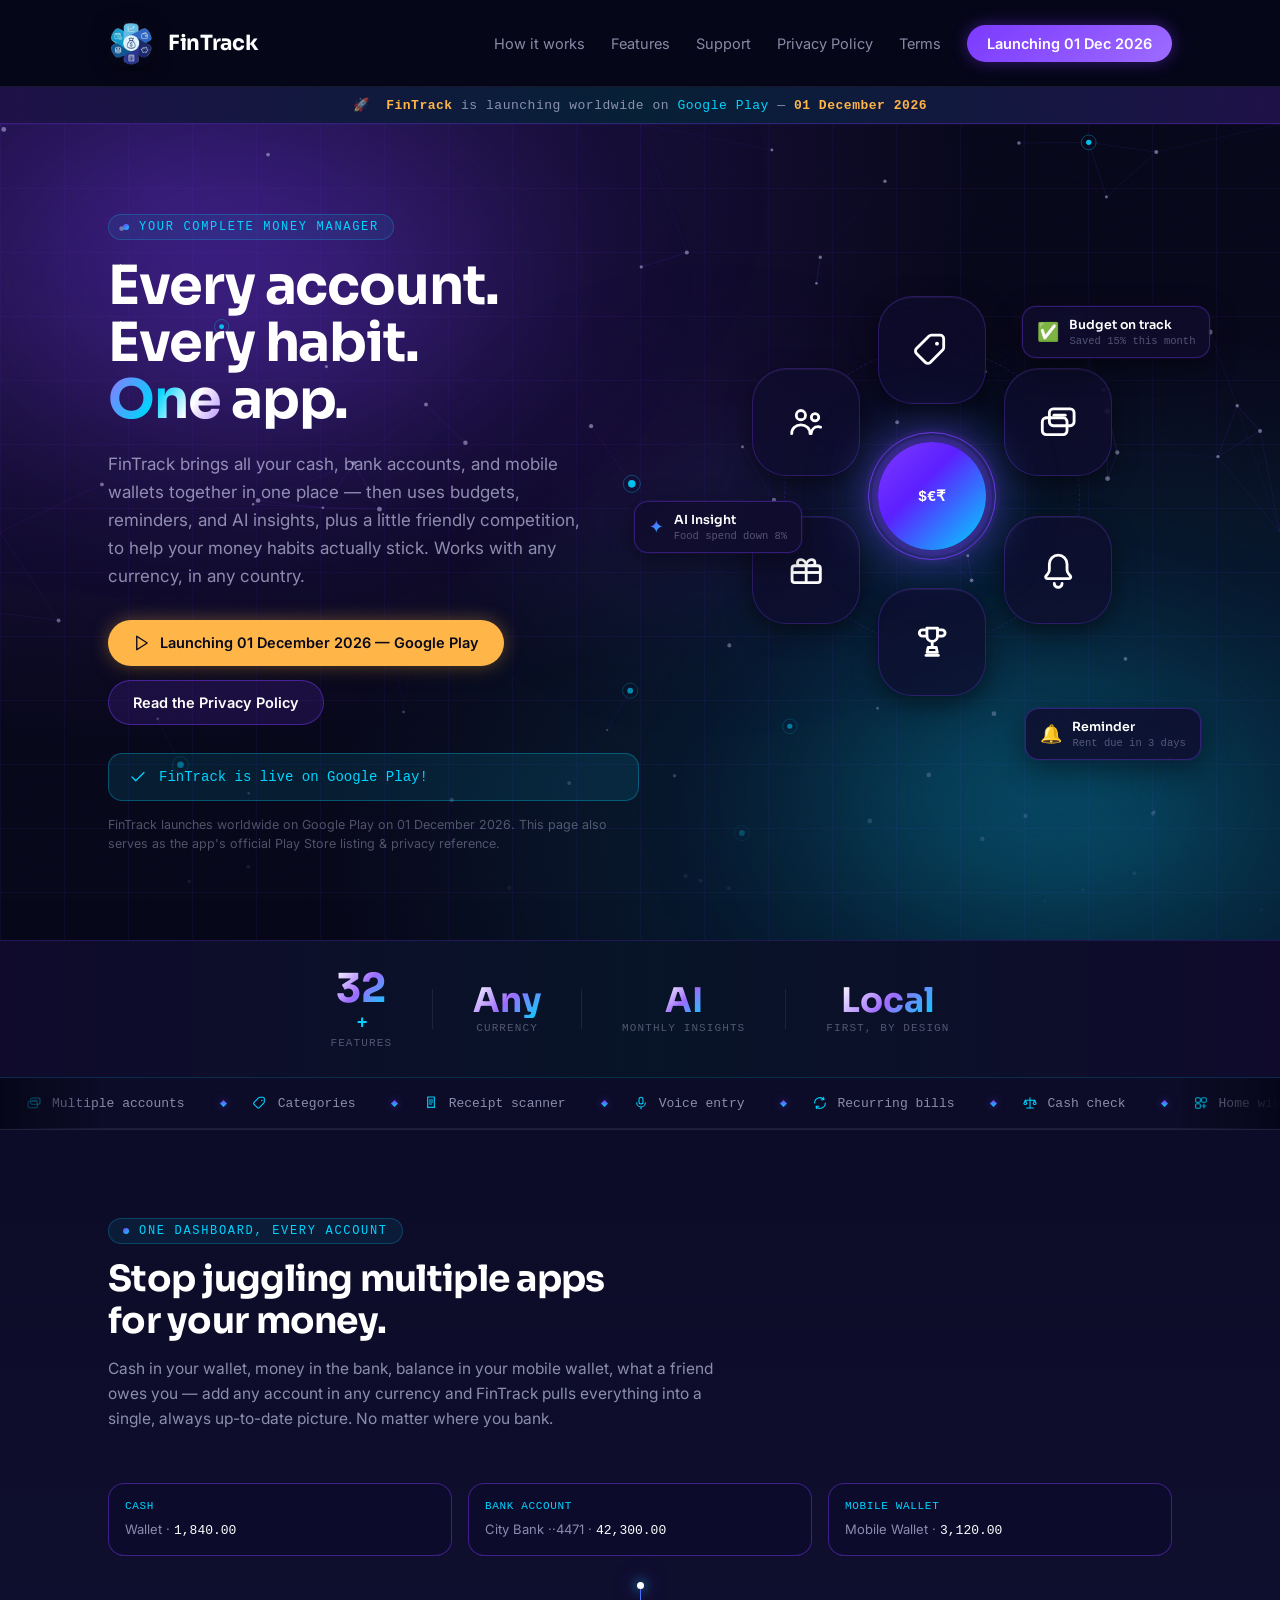
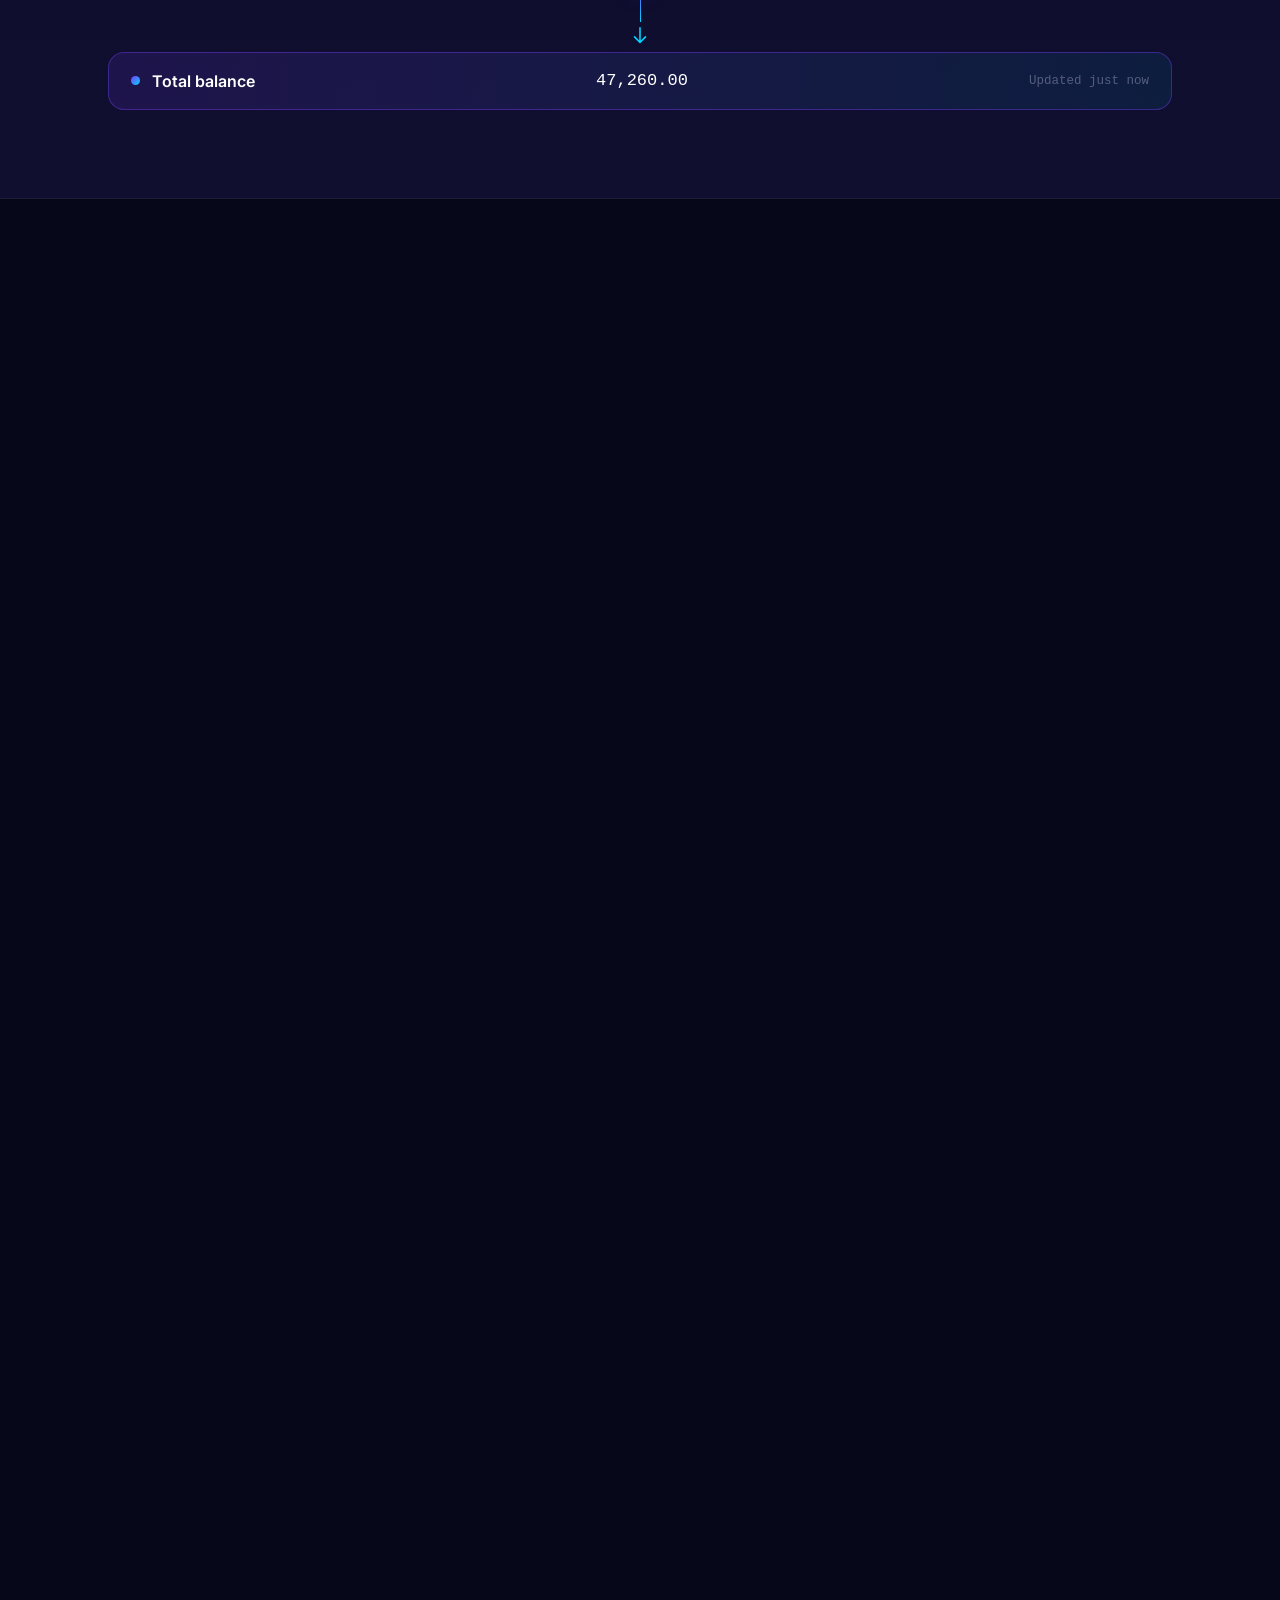
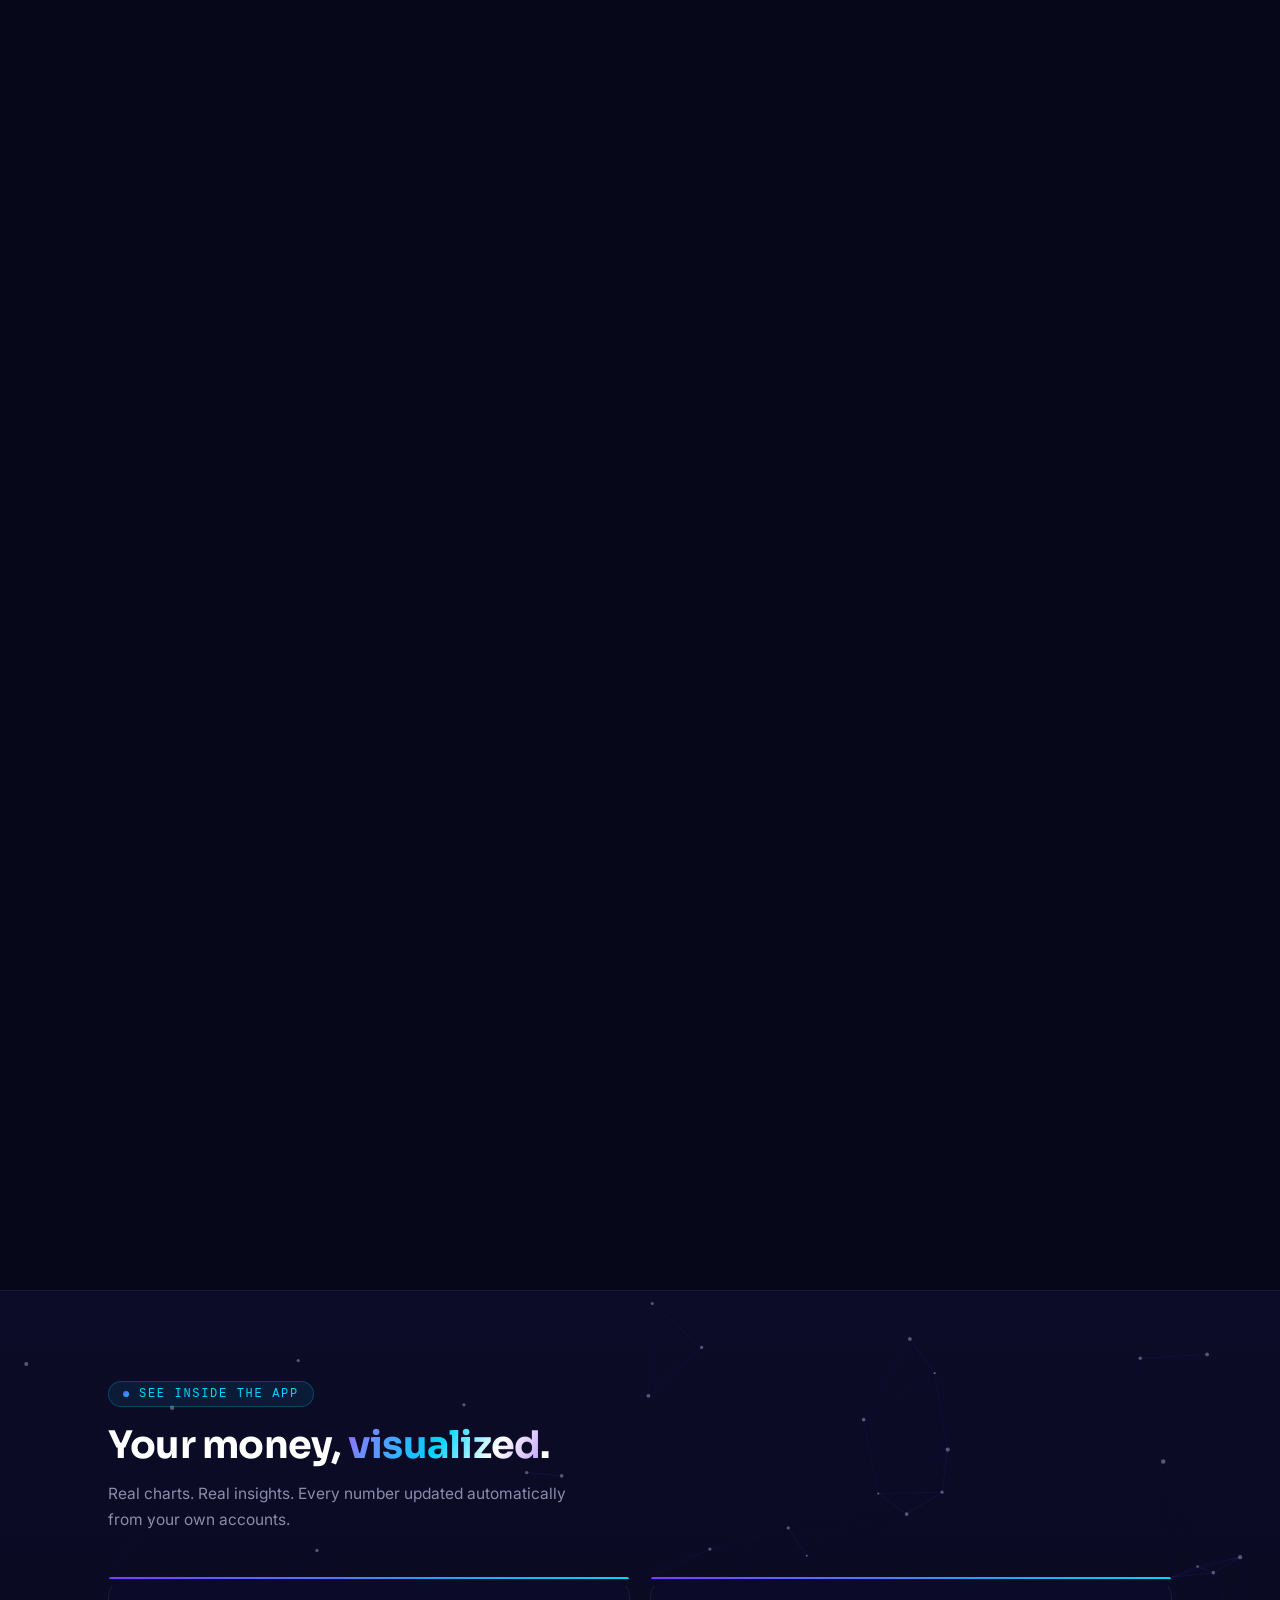
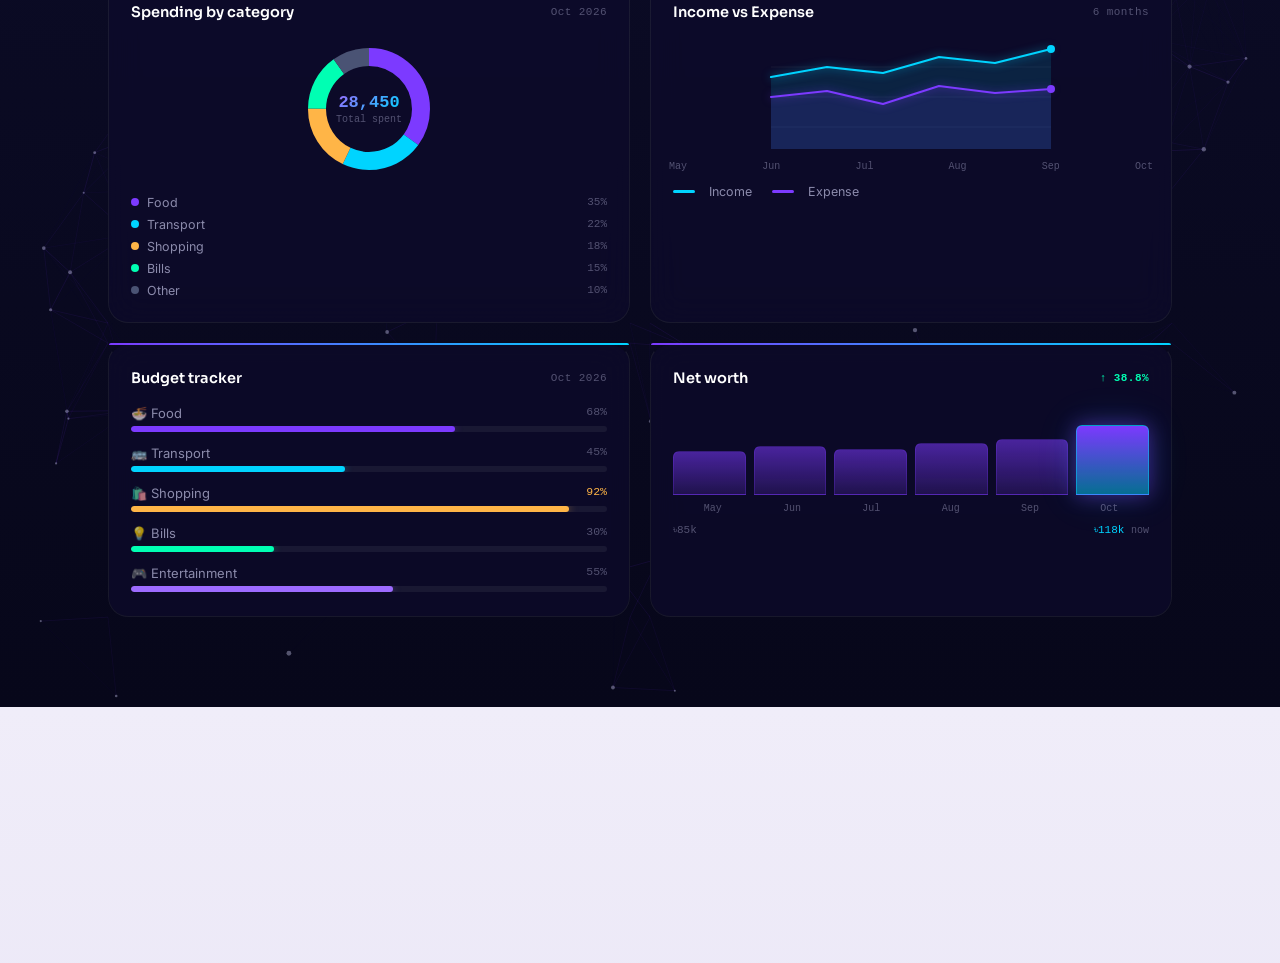
==== commit 700b19d2: "feat(web): hero spider web; sync features, privacy, terms, support and delete-account with current a" ====
--- a/index.html
+++ b/index.html
@@ -3,10 +3,10 @@
 <head>
 <meta charset="UTF-8">
 <meta name="viewport" content="width=device-width, initial-scale=1">
-<title>FinTrack — Launching 01 November 2026 on Google Play</title>
+<title>FinTrack — Launching 01 December 2026 on Google Play</title>
 <link rel="stylesheet" href="css/style.css?v=20261003">
 <link rel="stylesheet" href="css/web3.css?v=20261003">
-<meta name="description" content="FinTrack launches worldwide on Google Play on 01 November 2026. Track multiple accounts, budgets, debt, net worth, and more — with AI insights, gamification, and community. Works with any currency, in any country.">
+<meta name="description" content="FinTrack launches worldwide on Google Play on 01 December 2026. Track multiple accounts, budgets, debt, net worth, and more — with AI insights, gamification, and community. Works with any currency, in any country.">
 <meta name="theme-color" content="#07071A">
 <meta name="color-scheme" content="dark">
 <link rel="canonical" href="https://YOUR-DOMAIN/">
@@ -14,8 +14,8 @@
 <link rel="apple-touch-icon" href="assets/apple-touch-icon.png?v=20261003">
 <meta property="og:site_name" content="FinTrack">
 <meta property="og:type" content="website">
-<meta property="og:title" content="FinTrack — Launching 01 November 2026 on Google Play">
-<meta property="og:description" content="FinTrack launches worldwide on Google Play on 01 November 2026. Track multiple accounts, budgets, debt, net worth, and more — with AI insights, gamification, and community. Works with any currency, in any country.">
+<meta property="og:title" content="FinTrack — Launching 01 December 2026 on Google Play">
+<meta property="og:description" content="FinTrack launches worldwide on Google Play on 01 December 2026. Track multiple accounts, budgets, debt, net worth, and more — with AI insights, gamification, and community. Works with any currency, in any country.">
 <meta property="og:url" content="https://YOUR-DOMAIN/">
 <meta property="og:image" content="https://YOUR-DOMAIN/assets/og-image.png?v=20261003">
 <meta property="og:image:width" content="1200">
@@ -183,7 +183,7 @@
       <a href="support.html">Support</a>
       <a href="privacy.html">Privacy Policy</a>
       <a href="terms.html">Terms</a>
-      <a class="nav-cta" href="#download">Launching <span class="js-launch-short">01 Nov 2026</span></a>
+      <a class="nav-cta" href="#download">Launching <span class="js-launch-short">01 Dec 2026</span></a>
     </nav>
     <button class="nav-toggle" id="navToggle" aria-controls="navLinks" aria-expanded="false" aria-label="Toggle menu">
       <svg width="24" height="24" viewBox="0 0 24 24" fill="none" stroke="currentColor" stroke-width="1.8" stroke-linecap="round"><path d="M4 7h16M4 12h16M4 17h16"/></svg>
@@ -193,7 +193,7 @@
 </header>
 
 <div class="launch-band" role="banner">
-  🚀 &nbsp;<strong>FinTrack</strong> is launching worldwide on <span>Google Play</span> — <strong class="js-launch-full">01 November 2026</strong>
+  🚀 &nbsp;<strong>FinTrack</strong> is launching worldwide on <span>Google Play</span> — <strong class="js-launch-full">01 December 2026</strong>
 </div>
 </div><!-- /nav-sticky -->
 
@@ -213,12 +213,12 @@
         <div class="cta-row" id="download">
           <span class="btn btn-gold btn-static" role="note">
             <svg width="18" height="18" viewBox="0 0 24 24" fill="none" stroke="currentColor" stroke-width="1.8" stroke-linecap="round" stroke-linejoin="round" aria-hidden="true"><polygon points="5 3 19 12 5 21 5 3"/></svg>
-            <span class="hide-mobile">Launching <span class="js-launch-full">01 November 2026</span> — Google Play</span><span class="show-mobile">Launching <span class="js-launch-short">01 Nov 2026</span></span>
+            <span class="hide-mobile">Launching <span class="js-launch-full">01 December 2026</span> — Google Play</span><span class="show-mobile">Launching <span class="js-launch-short">01 Dec 2026</span></span>
           </span>
           <a class="btn btn-ghost" href="privacy.html">Read the Privacy Policy</a>
         </div>
 
-        <!-- Countdown to 01 November 2026 00:00:00 UTC -->
+        <!-- Countdown to 01 December 2026 00:00:00 UTC -->
         <div class="countdown" id="countdown" aria-label="Time remaining until launch" role="timer">
           <div class="cd-block">
             <span class="cd-num" id="cd-days">--</span>
@@ -245,7 +245,7 @@
           FinTrack is live on Google Play!
         </div>
 
-        <p class="pill-note">FinTrack launches worldwide on Google Play on <span class="js-launch-full">01 November 2026</span>. This page also serves as the app's official Play Store listing &amp; privacy reference.</p>
+        <p class="pill-note">FinTrack launches worldwide on Google Play on <span class="js-launch-full">01 December 2026</span>. This page also serves as the app's official Play Store listing &amp; privacy reference.</p>
       </div>
 
       <div class="hero-visual">
@@ -399,7 +399,7 @@
       <div class="steps-head">
         <span class="eyebrow">Everything in one app</span>
         <h2>32 features. One clean app.</h2>
-        <p style="color:var(--text-2);margin:14px auto 0;max-width:620px;line-height:1.65;font-size:15.5px">Free to start. Some power tools — such as reminders, recurring bills, the debt tracker, and Community insights — are part of Premium, which you can unlock with Star Points earned in the app.</p>
+        <p style="color:var(--text-2);margin:14px auto 0;max-width:620px;line-height:1.65;font-size:15.5px">Free to start. Some power tools — such as reminders, recurring bills, and the debt tracker — are part of Premium, which you can unlock with Star Points earned in the app.</p>
       </div>
 
       <h3 class="group-label">Track everything</h3>
@@ -554,7 +554,7 @@
         <div class="card">
           <div class="icon-badge"><svg><use href="#ic-community"/></svg></div>
           <h3>Community insights</h3>
-          <p>See how your savings rate and spending mix compare with people in a similar range — anonymously, as percentiles. Available with Premium.</p>
+          <p>See how your savings rate and spending mix compare with people in a similar range — anonymously, as percentiles.</p>
         </div>
         <div class="card">
           <div class="icon-badge"><svg><use href="#ic-chat"/></svg></div>
@@ -760,7 +760,7 @@
       <h2>One app for your whole financial life.</h2>
       <p>Whether you're tracking dollars, euros, taka, rupees, or any other currency — FinTrack works with your money, wherever you are. Multiple accounts, budgets, debt tracking, AI insights, and anonymous community comparisons to keep you motivated. Free to start, with an optional premium tier for power users.</p>
       <div class="cta-row">
-        <span class="btn btn-gold btn-static" role="note"><span class="hide-mobile">Launching <span class="js-launch-full">01 November 2026</span> — Google Play</span><span class="show-mobile">Launching <span class="js-launch-short">01 Nov 2026</span></span></span>
+        <span class="btn btn-gold btn-static" role="note"><span class="hide-mobile">Launching <span class="js-launch-full">01 December 2026</span> — Google Play</span><span class="show-mobile">Launching <span class="js-launch-short">01 Dec 2026</span></span></span>
         <a class="btn btn-ghost" href="privacy.html">Privacy Policy</a>
       </div>
     </div>
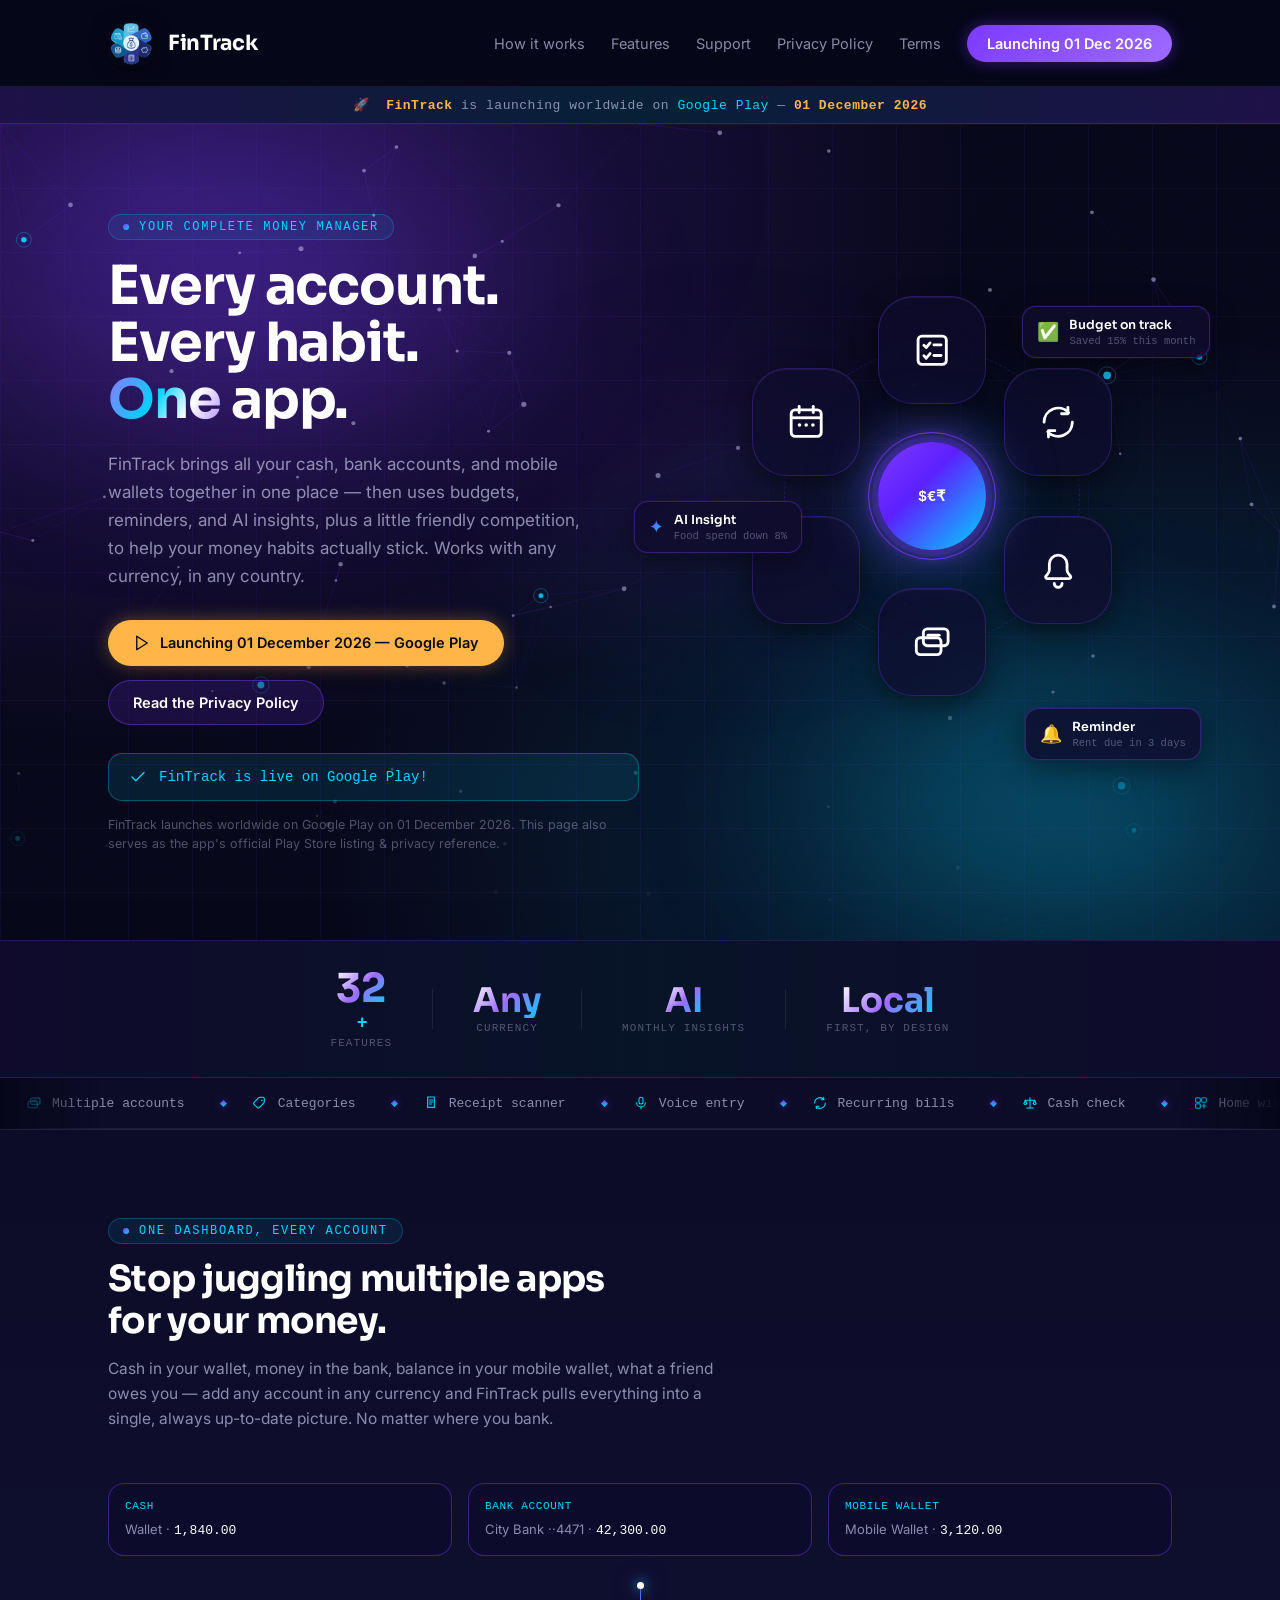
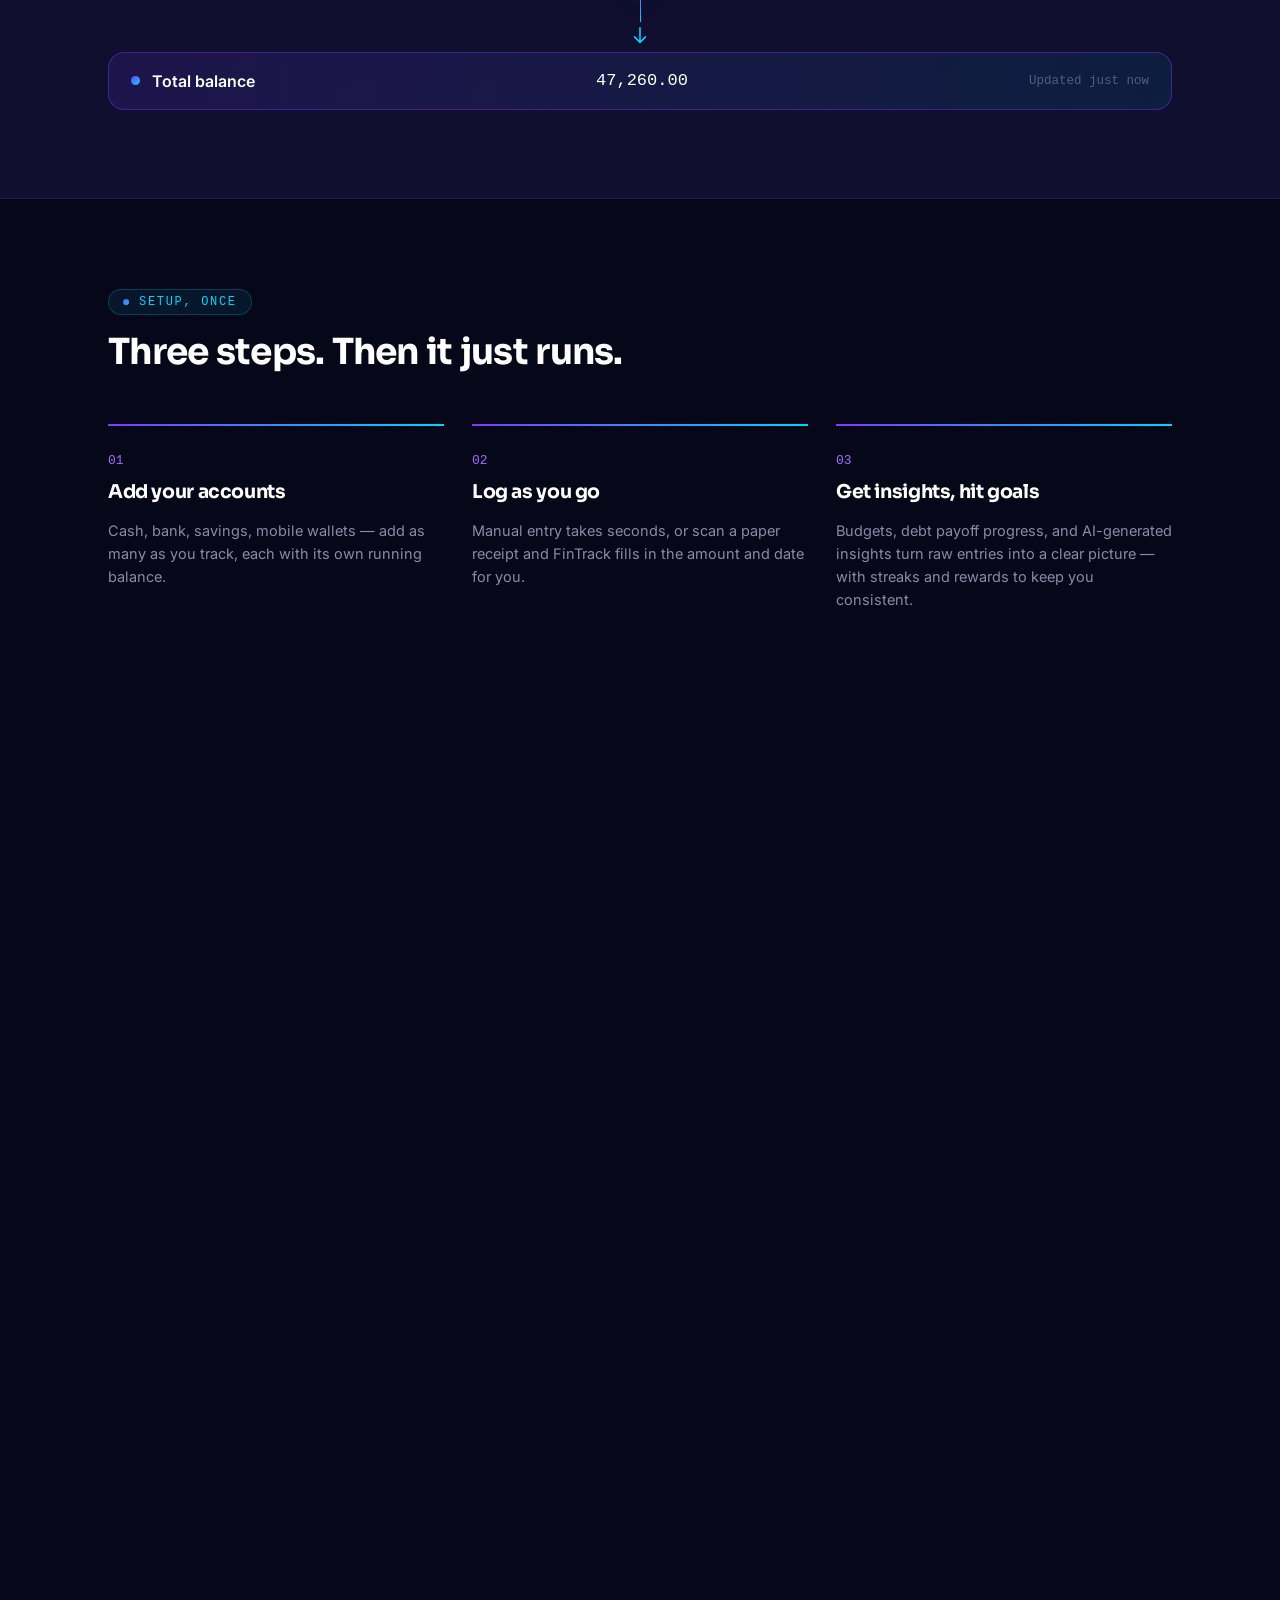
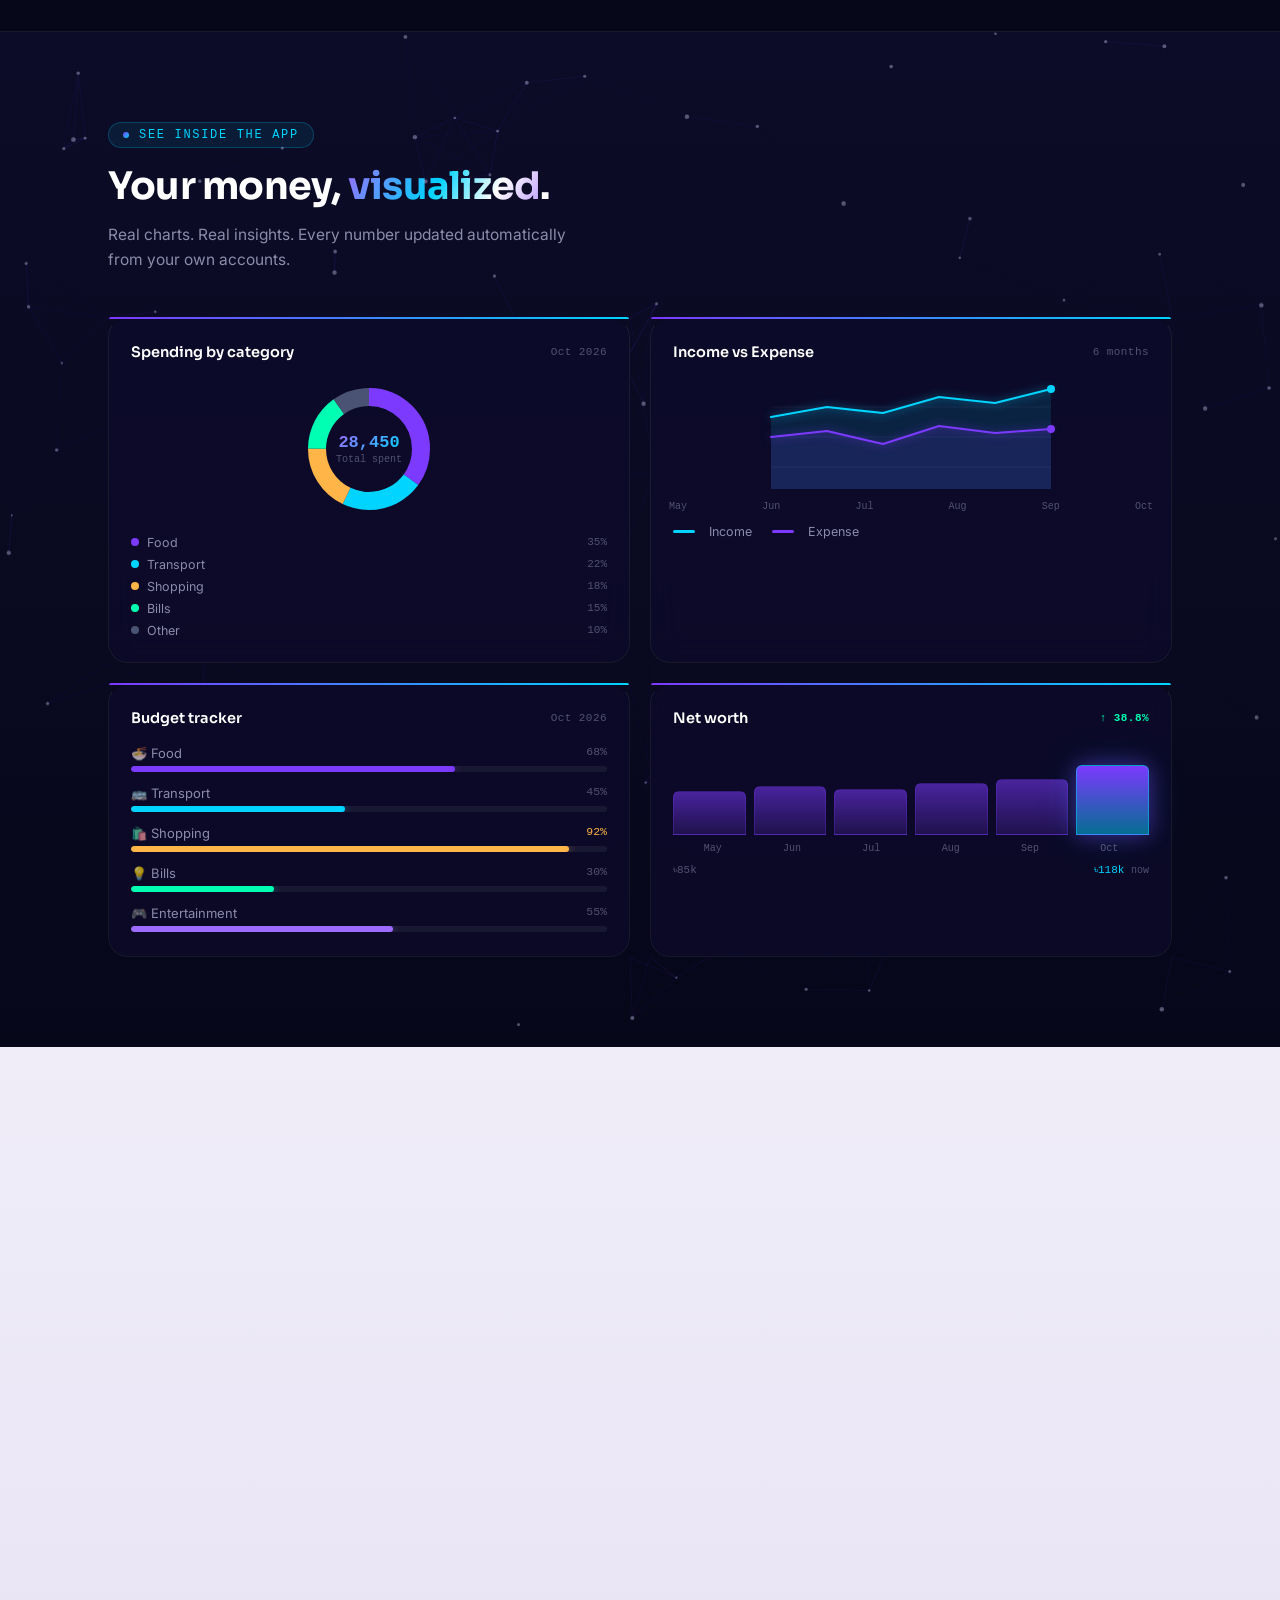
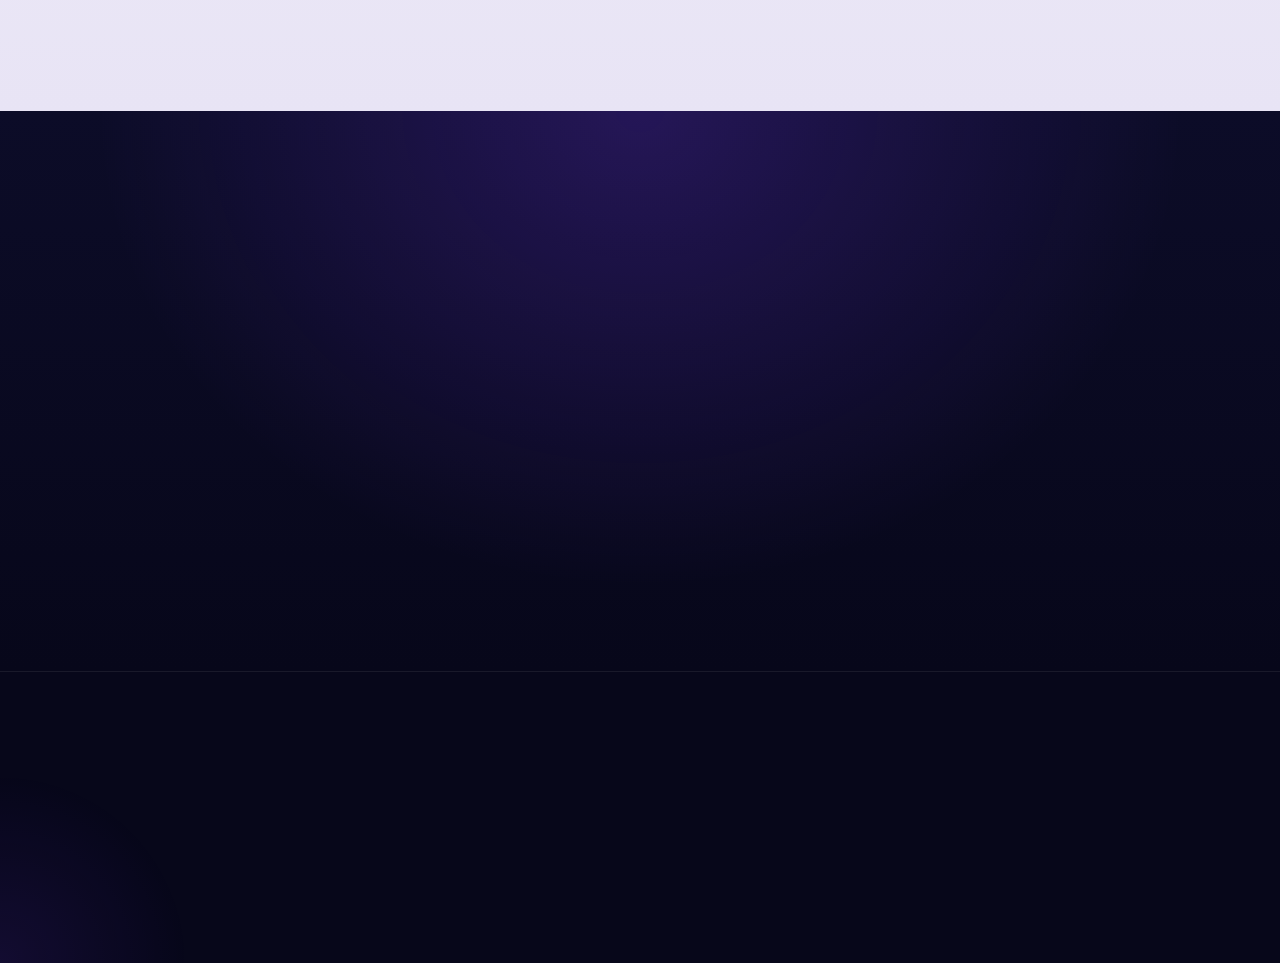
==== commit 62edd731: "update app package name to com.aaalab.fintrack" ====
--- a/index.html
+++ b/index.html
@@ -799,7 +799,7 @@
   </div>
   <div class="footer-bottom">
     <span>© <span data-year>2026</span> FinTrack. All rights reserved.</span>
-    <span>com.fintrack.app</span>
+    <span>com.aaalab.fintrack</span>
   </div>
 </footer>
 
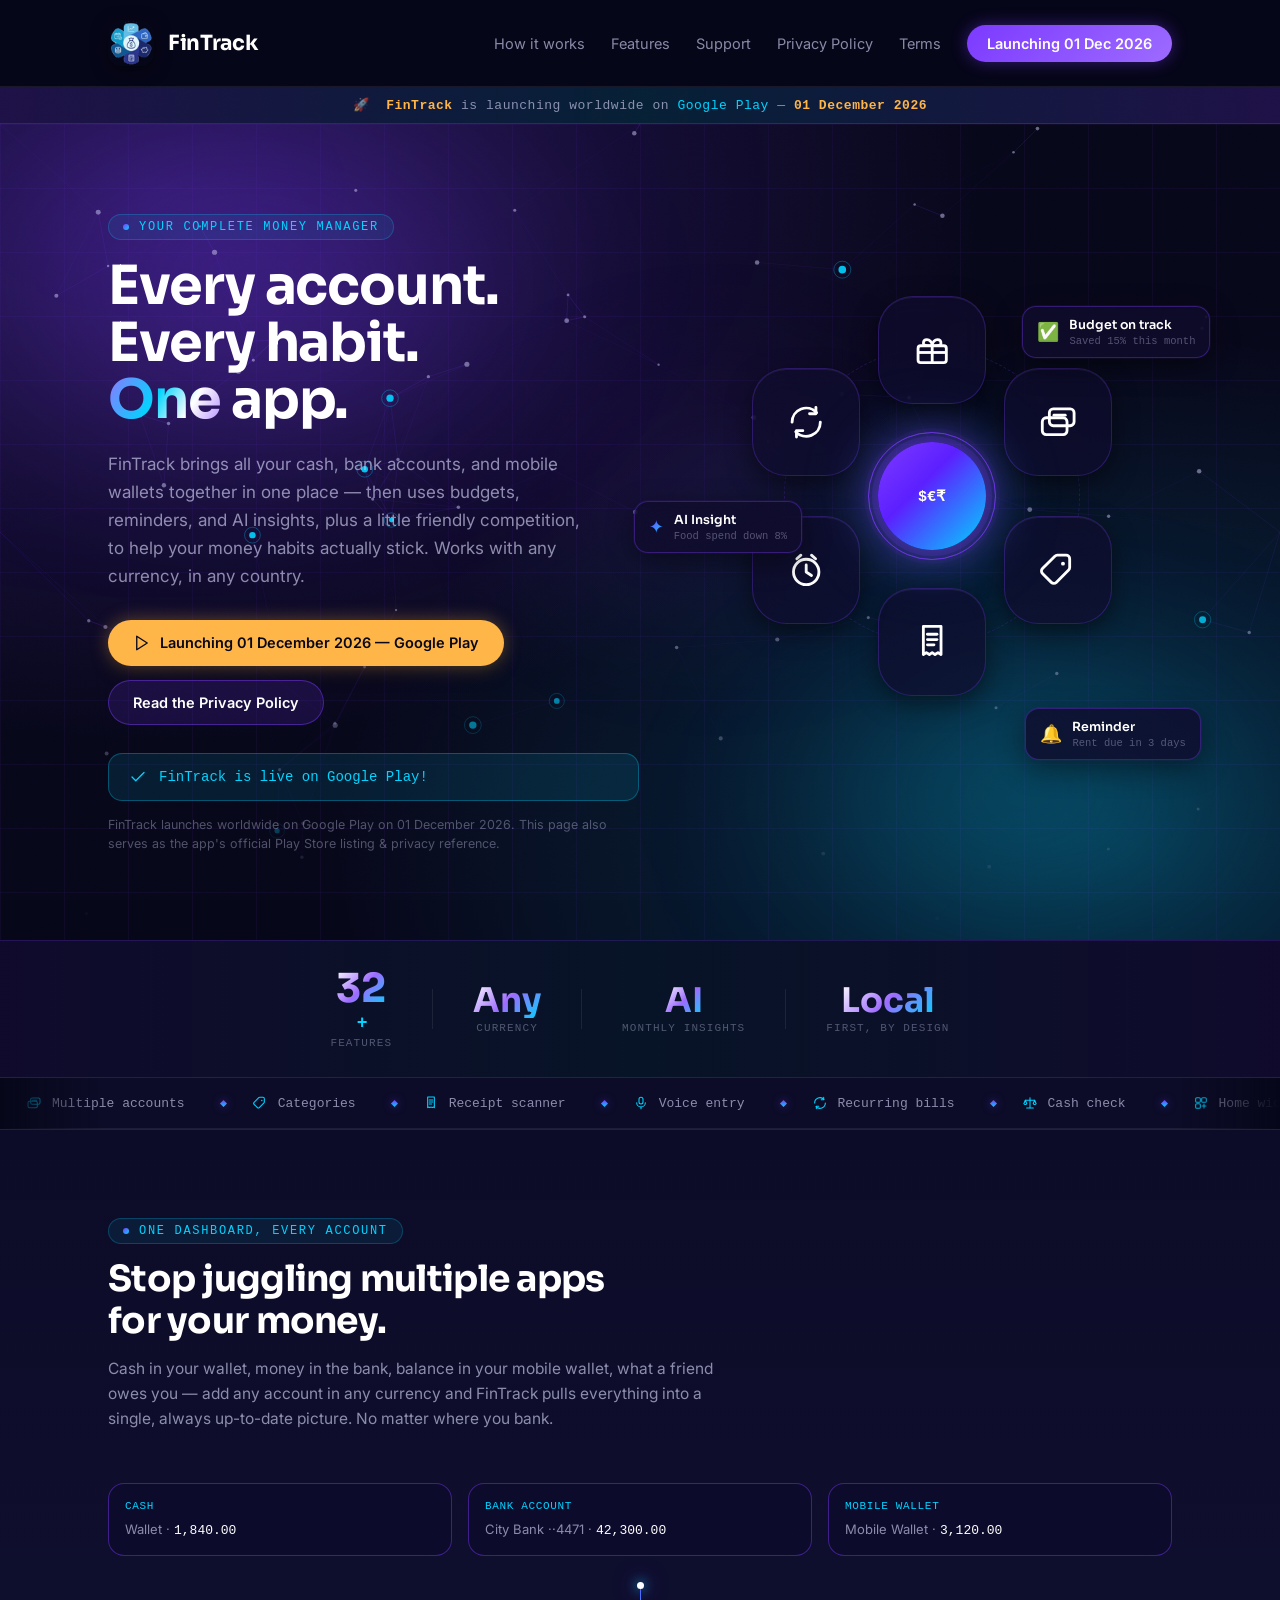
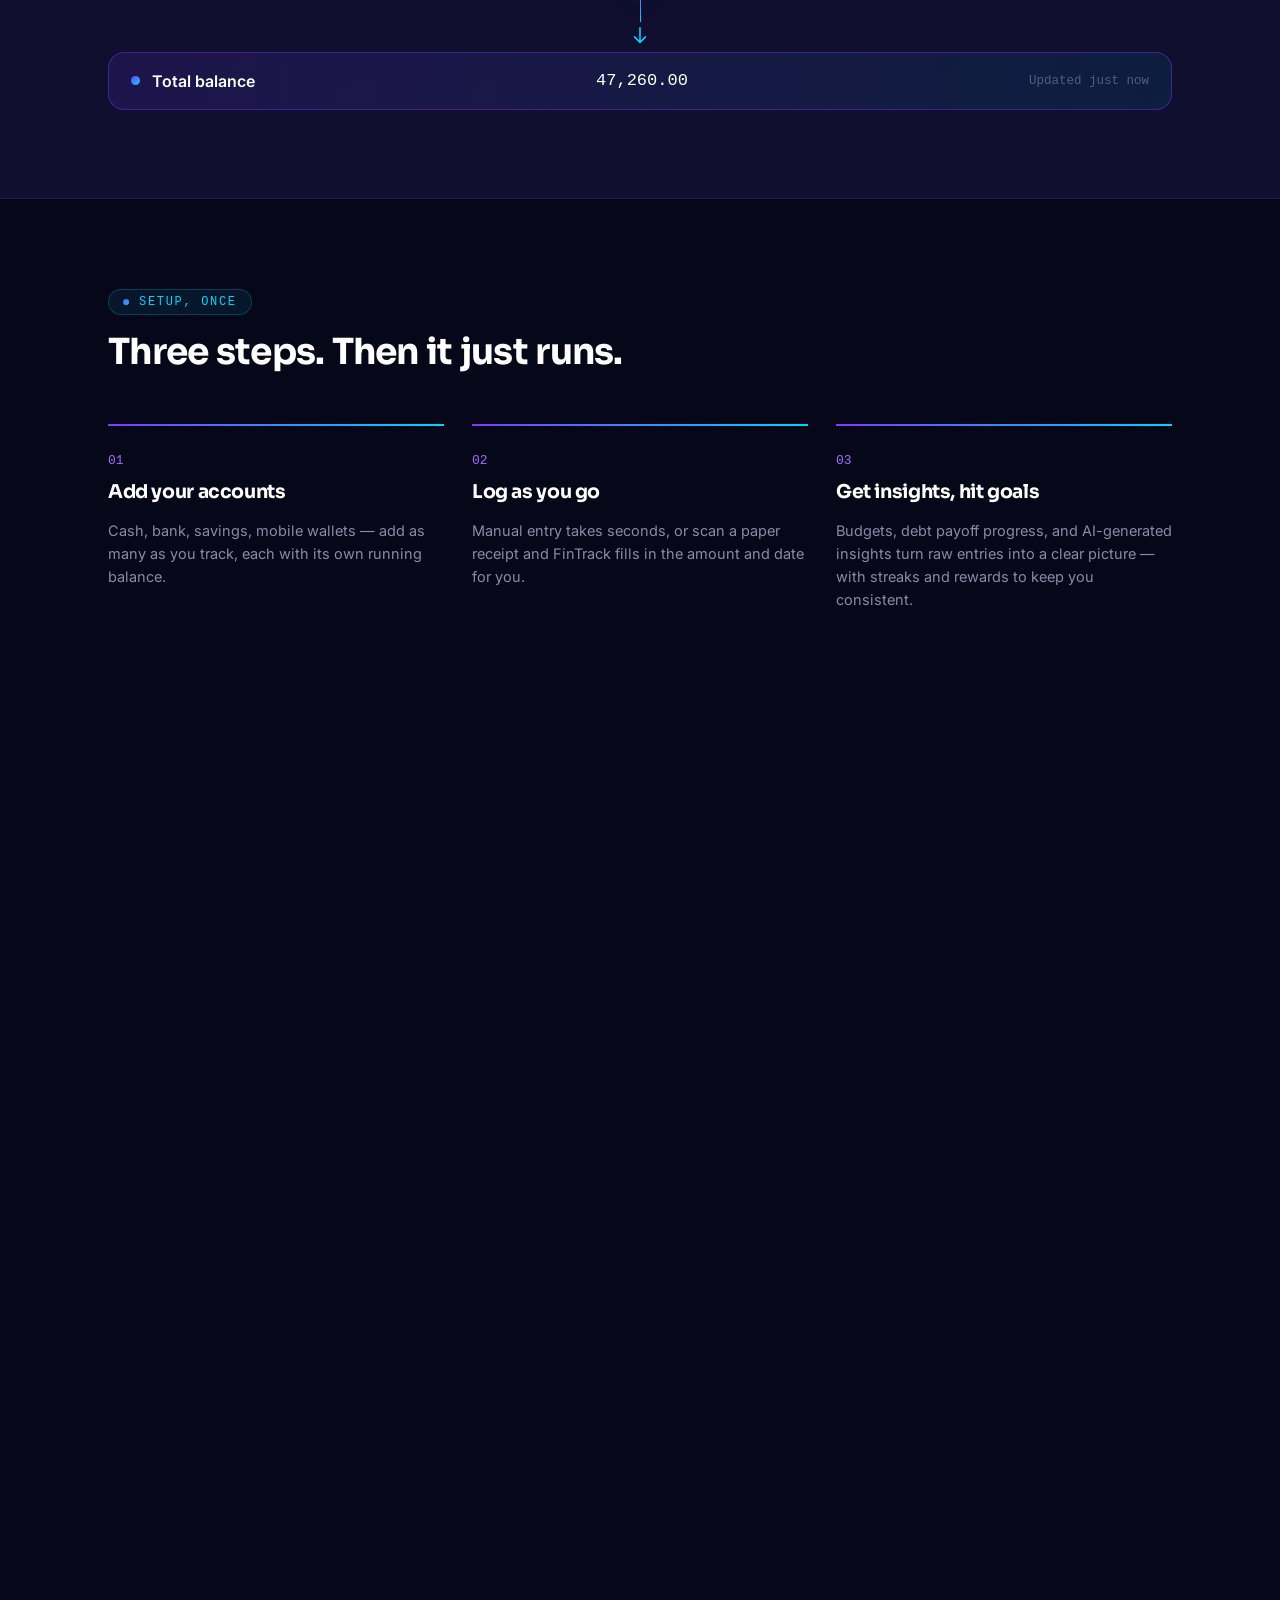
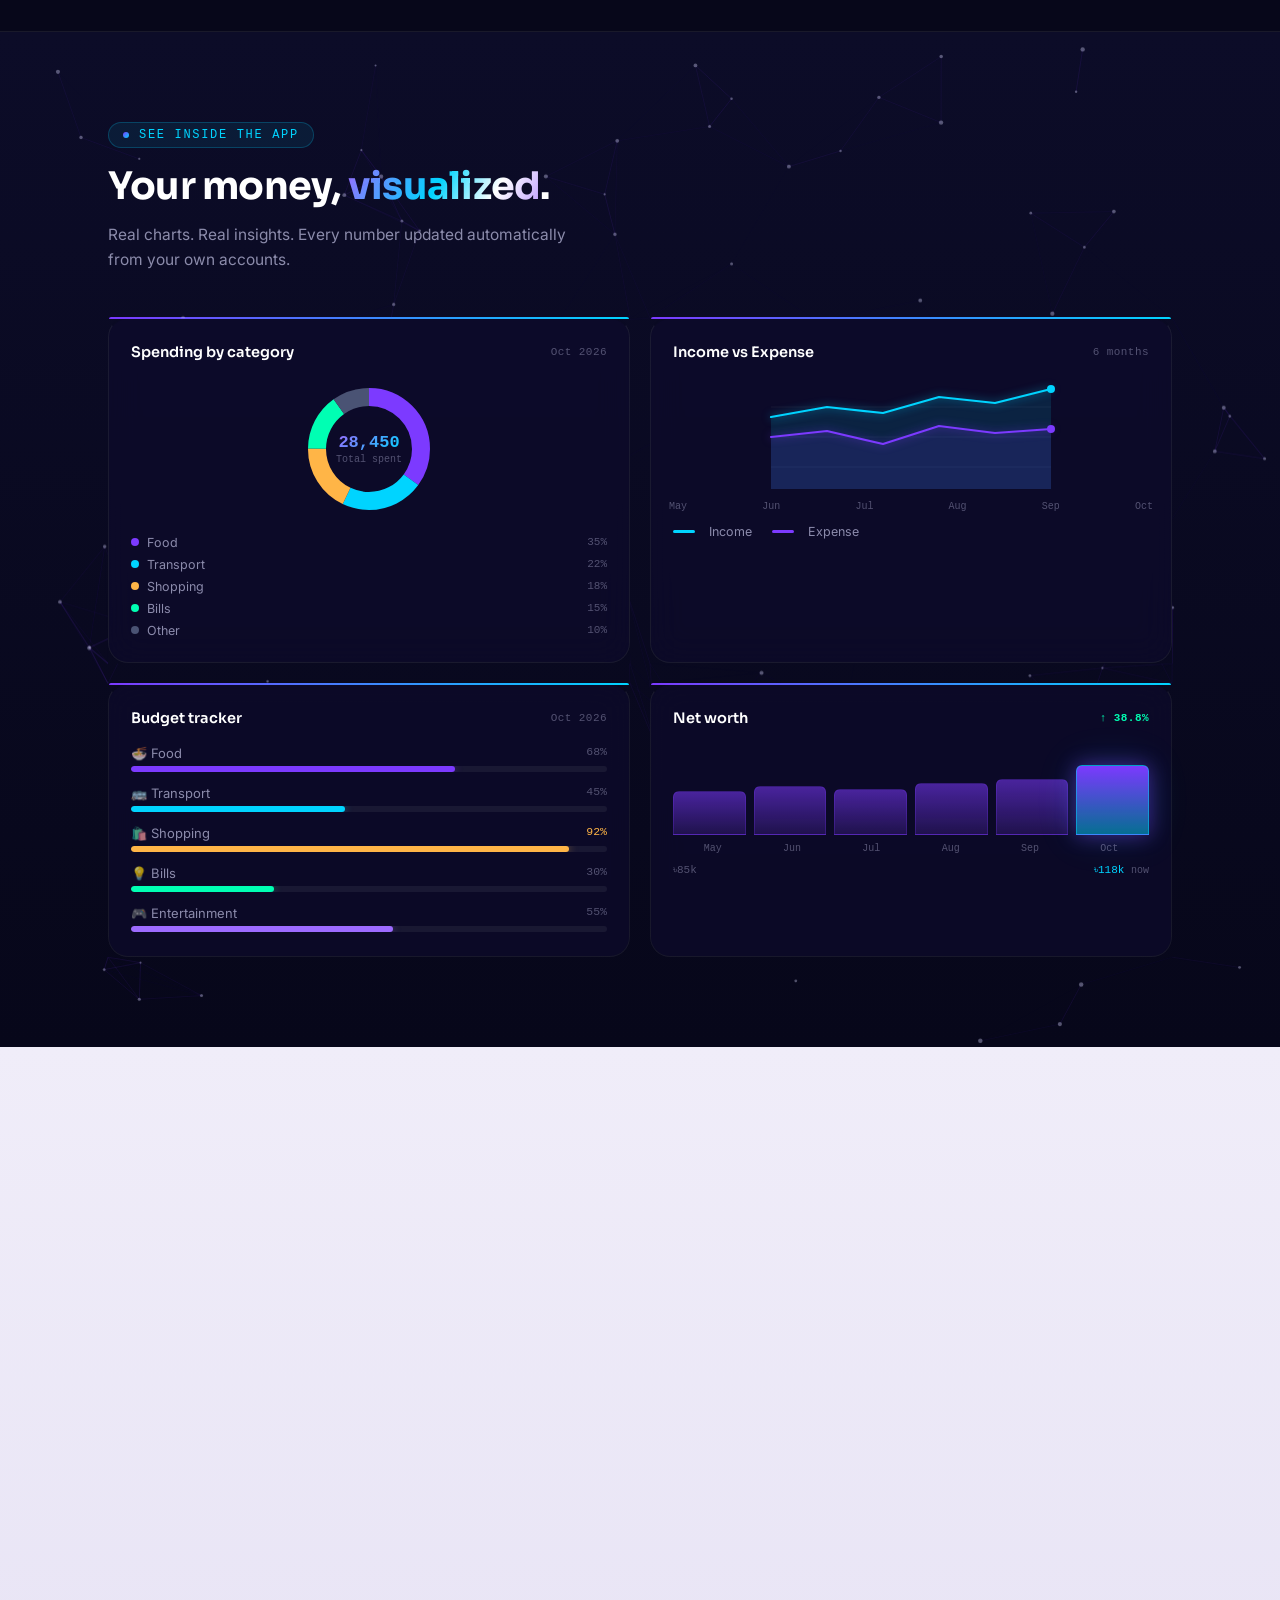
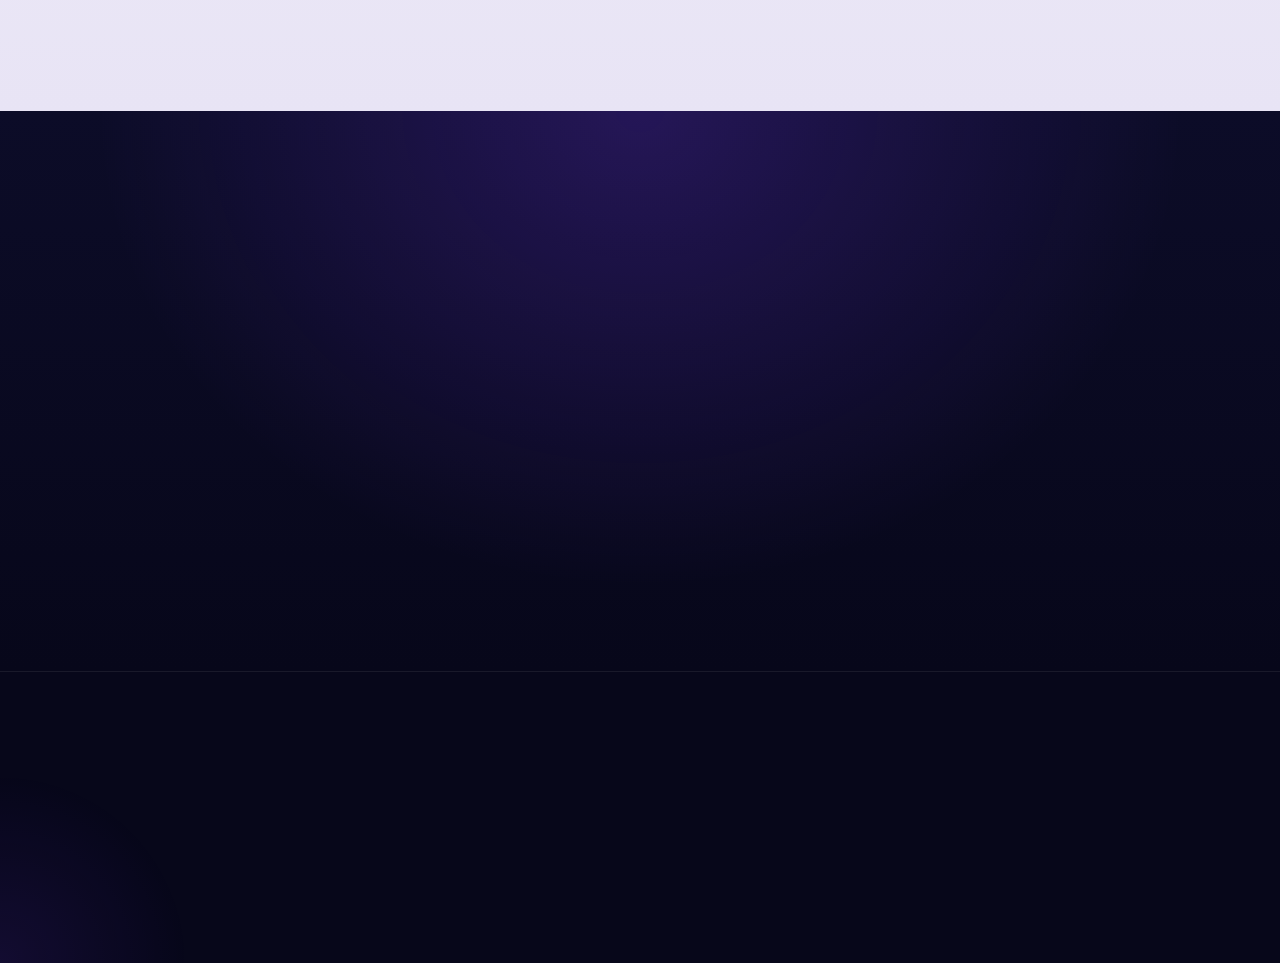
==== commit 636eee05: "update delete , privacy, index, sitemap, support" ====
--- a/index.html
+++ b/index.html
@@ -9,15 +9,15 @@
 <meta name="description" content="FinTrack launches worldwide on Google Play on 01 December 2026. Track multiple accounts, budgets, debt, net worth, and more — with AI insights, gamification, and community. Works with any currency, in any country.">
 <meta name="theme-color" content="#07071A">
 <meta name="color-scheme" content="dark">
-<link rel="canonical" href="https://YOUR-DOMAIN/">
+<link rel="canonical" href="https://fintrack-lab.web.app/">
 <link rel="icon" href="assets/favicon-32.png?v=20261003" type="image/png" sizes="32x32">
 <link rel="apple-touch-icon" href="assets/apple-touch-icon.png?v=20261003">
 <meta property="og:site_name" content="FinTrack">
 <meta property="og:type" content="website">
 <meta property="og:title" content="FinTrack — Launching 01 December 2026 on Google Play">
 <meta property="og:description" content="FinTrack launches worldwide on Google Play on 01 December 2026. Track multiple accounts, budgets, debt, net worth, and more — with AI insights, gamification, and community. Works with any currency, in any country.">
-<meta property="og:url" content="https://YOUR-DOMAIN/">
-<meta property="og:image" content="https://YOUR-DOMAIN/assets/og-image.png?v=20261003">
+<meta property="og:url" content="https://fintrack-lab.web.app/">
+<meta property="og:image" content="https://fintrack-lab.web.app/assets/og-image.png?v=20261003">
 <meta property="og:image:width" content="1200">
 <meta property="og:image:height" content="630">
 <meta property="og:image:alt" content="FinTrack — every account, every habit, one app">
@@ -32,7 +32,7 @@
  "operatingSystem":"ANDROID","applicationCategory":"FinanceApplication",
  "description":"Personal finance manager: multiple accounts, budgets, debt tracking, net worth, reports and insights. Any currency, any country.",
  "offers":{"@type":"Offer","price":"0","priceCurrency":"USD"},
- "url":"https://YOUR-DOMAIN/"}
+ "url":"https://fintrack-lab.web.app/"}
 </script>
 </head>
 <body>
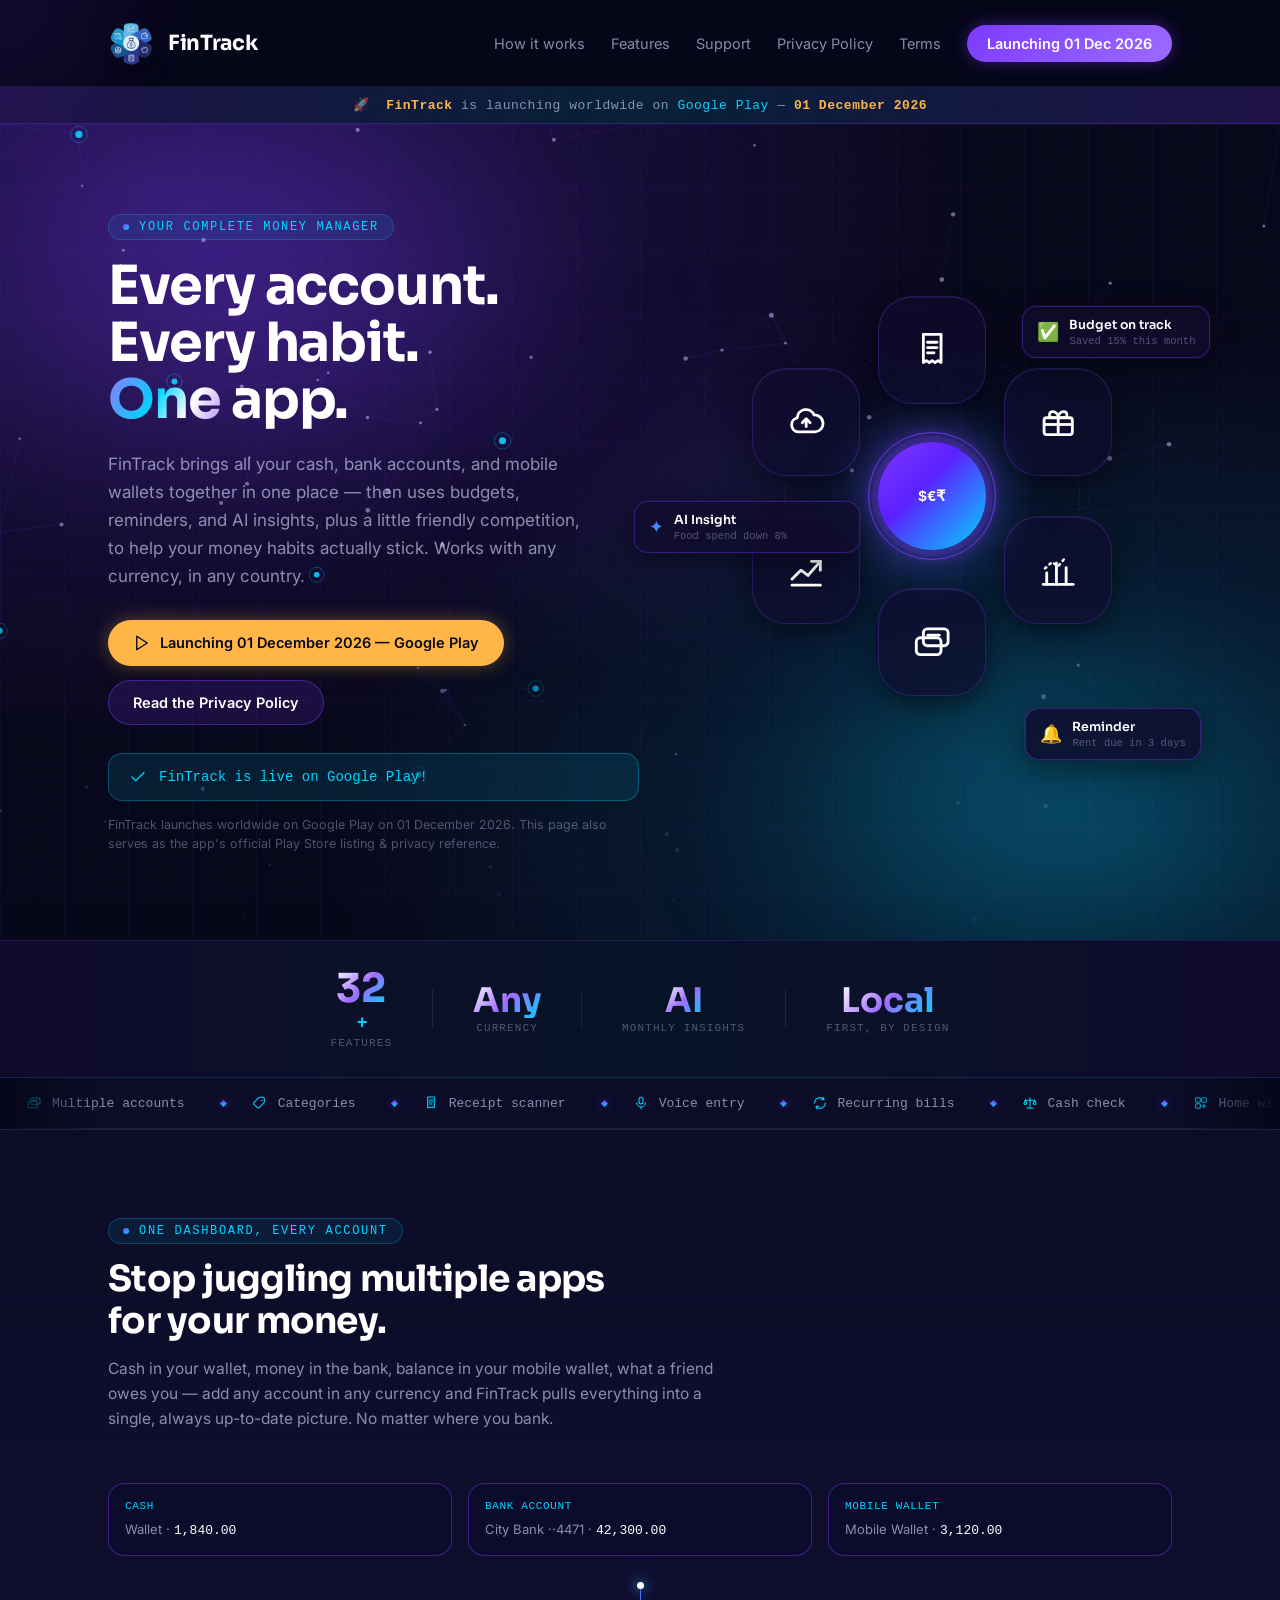
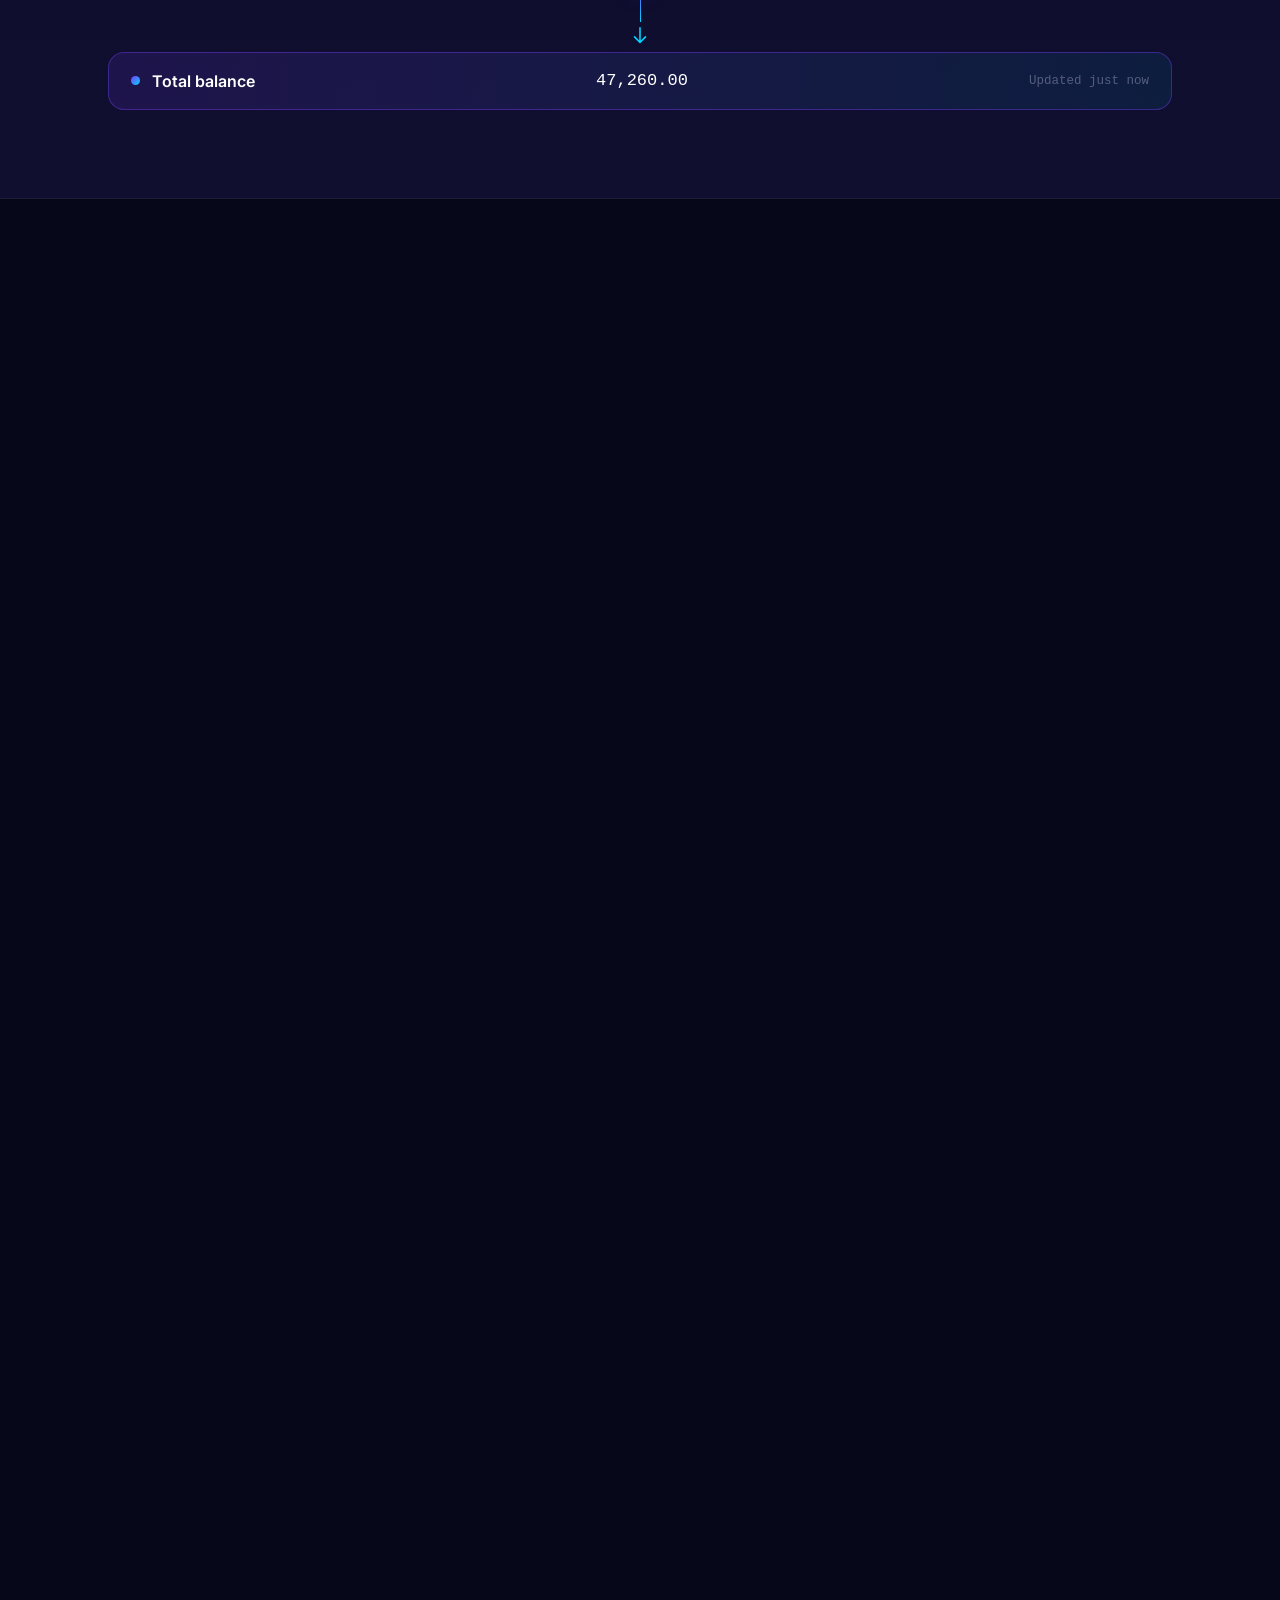
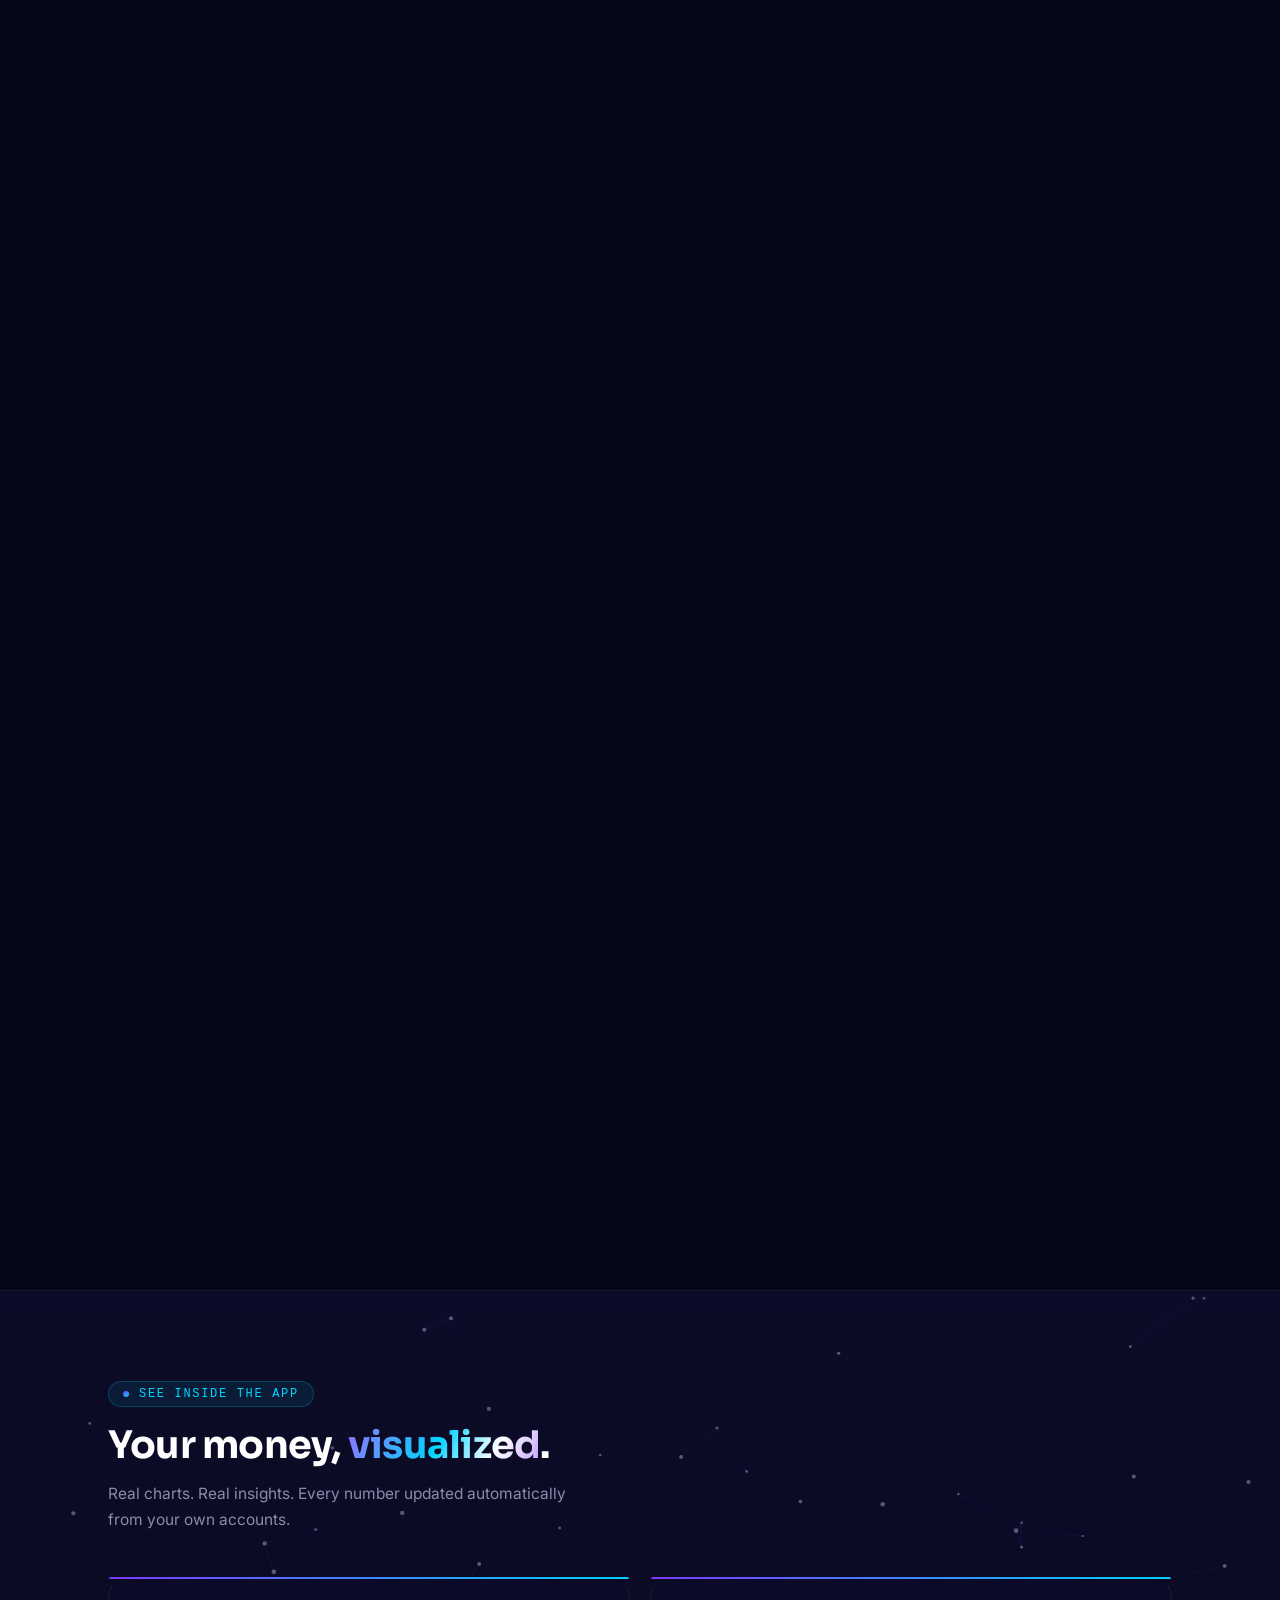
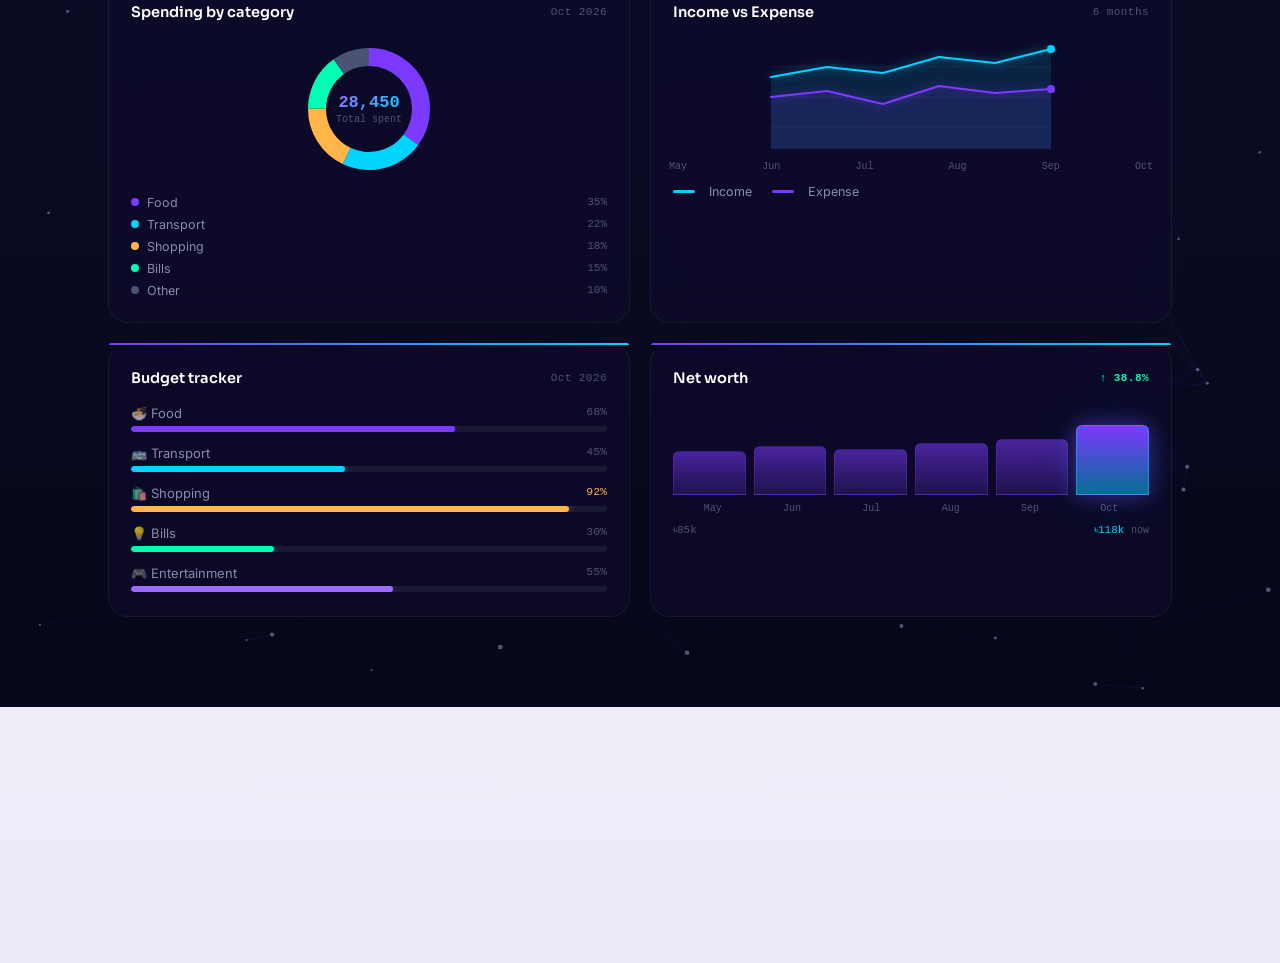
==== commit 62508db5: "change index page UI" ====
--- a/index.html
+++ b/index.html
@@ -5,7 +5,7 @@
 <meta name="viewport" content="width=device-width, initial-scale=1">
 <title>FinTrack — Launching 01 December 2026 on Google Play</title>
 <link rel="stylesheet" href="css/style.css?v=20261003">
-<link rel="stylesheet" href="css/web3.css?v=20261003">
+<link rel="stylesheet" href="css/web3.css?v=20261117">
 <meta name="description" content="FinTrack launches worldwide on Google Play on 01 December 2026. Track multiple accounts, budgets, debt, net worth, and more — with AI insights, gamification, and community. Works with any currency, in any country.">
 <meta name="theme-color" content="#07071A">
 <meta name="color-scheme" content="dark">
@@ -805,6 +805,6 @@
 
 <script src="js/config.js?v=20261003" defer></script>
 <script src="js/main.js?v=20261003" defer></script>
-<script src="js/web3.js?v=20261030" defer></script>
+<script src="js/web3.js?v=20261117" defer></script>
 </body>
 </html>
--- a/css/web3.css
+++ b/css/web3.css
@@ -161,3 +161,10 @@
 @media (max-width: 880px){
   .closing::before{ animation:none!important; filter:blur(36px); }
 }
+
+/* ── Hero floating chips — তথ্য বদলানোর সময় নরম fade ───────────────────────── */
+.float-card .fc-ico, .float-card .fc-body{ transition:opacity .23s ease, transform .23s ease; }
+.float-card.fc-swap .fc-ico, .float-card.fc-swap .fc-body{ opacity:0; transform:translateY(5px); }
+@media(prefers-reduced-motion:reduce){
+  .float-card .fc-ico, .float-card .fc-body{ transition:none; }
+}
